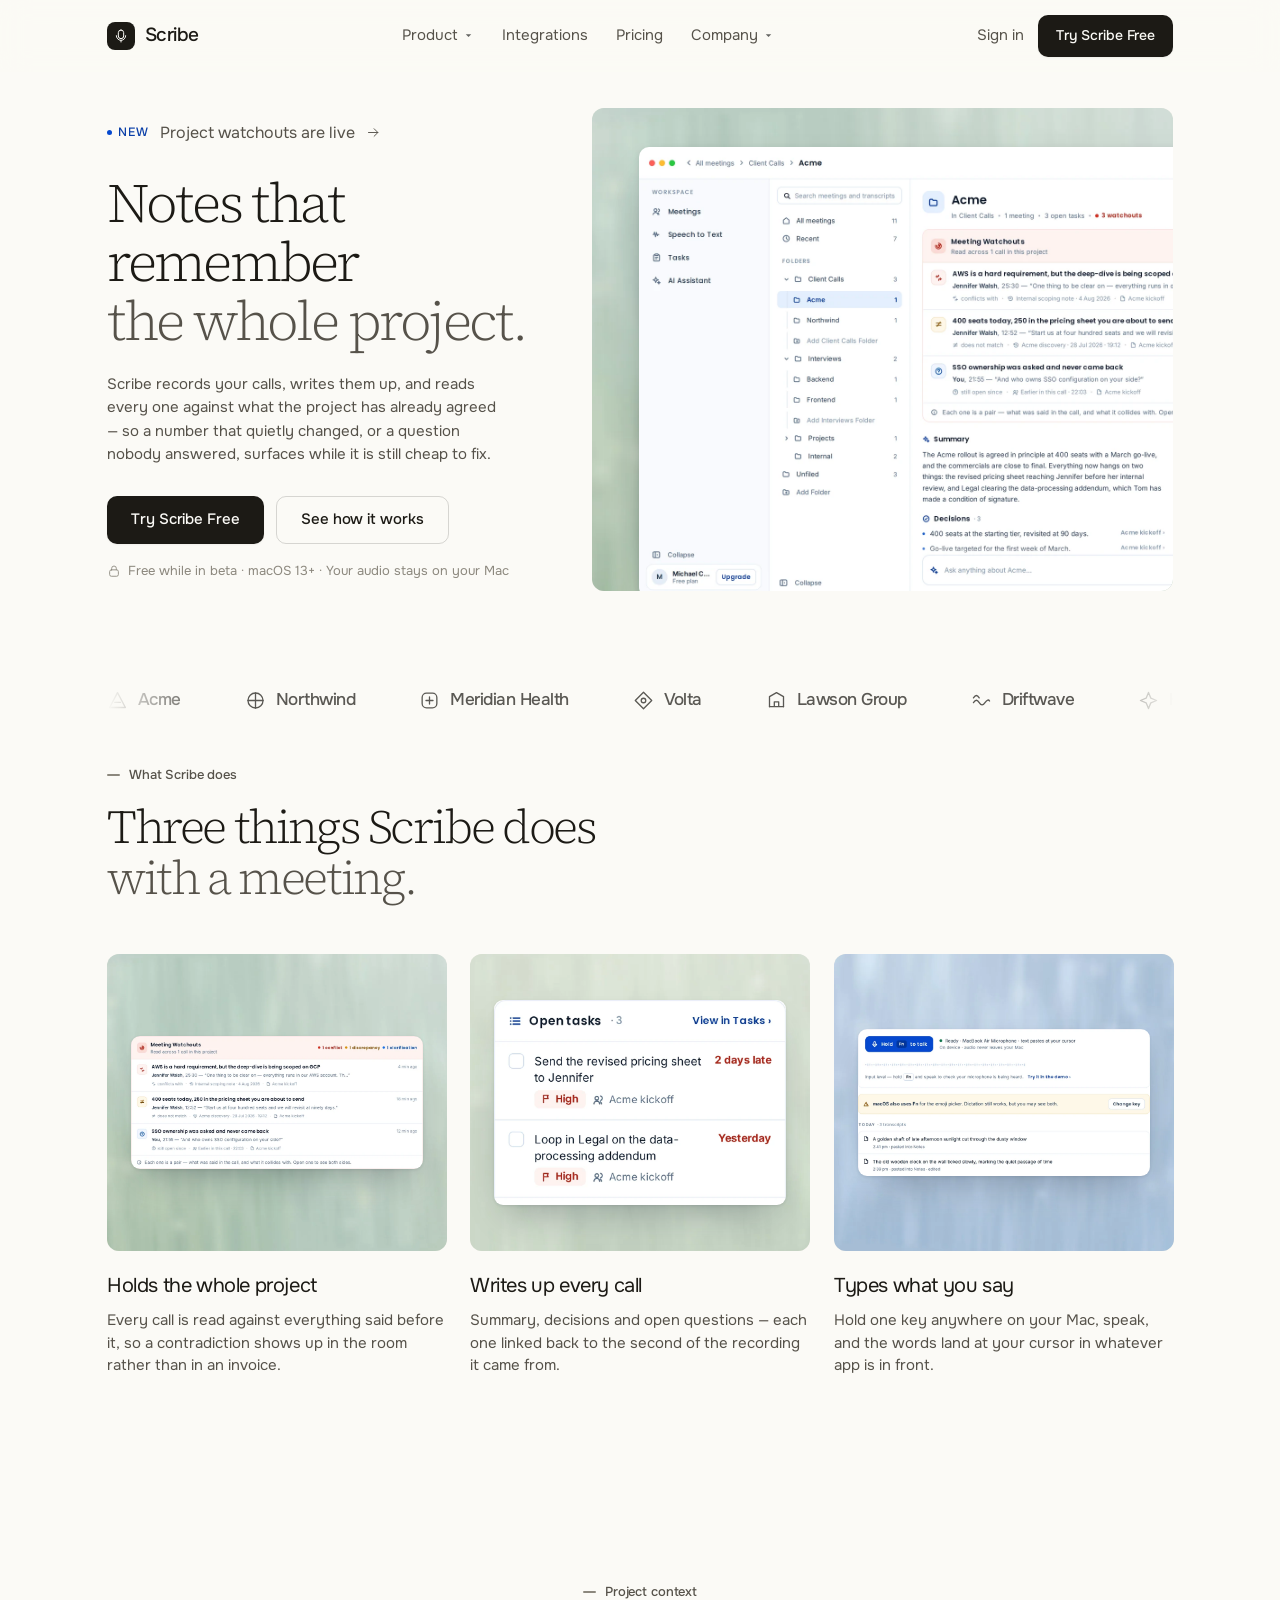
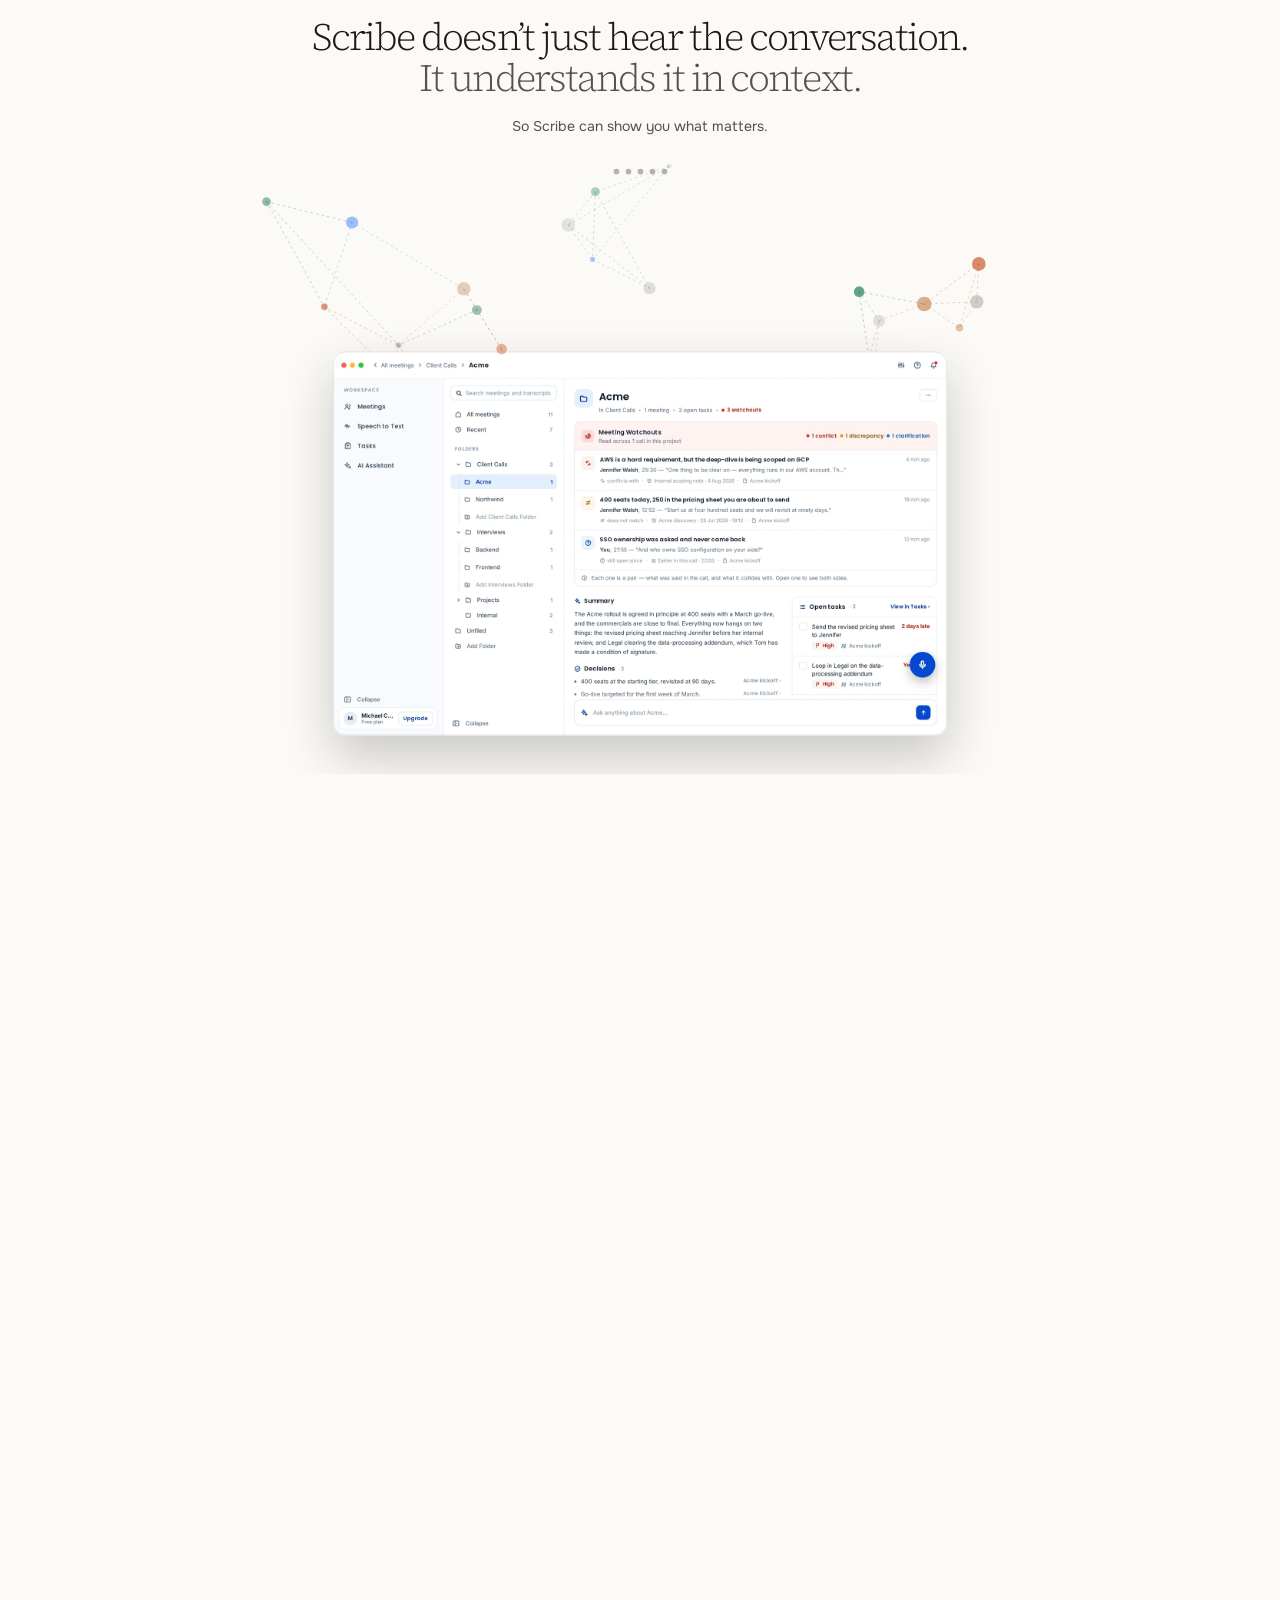
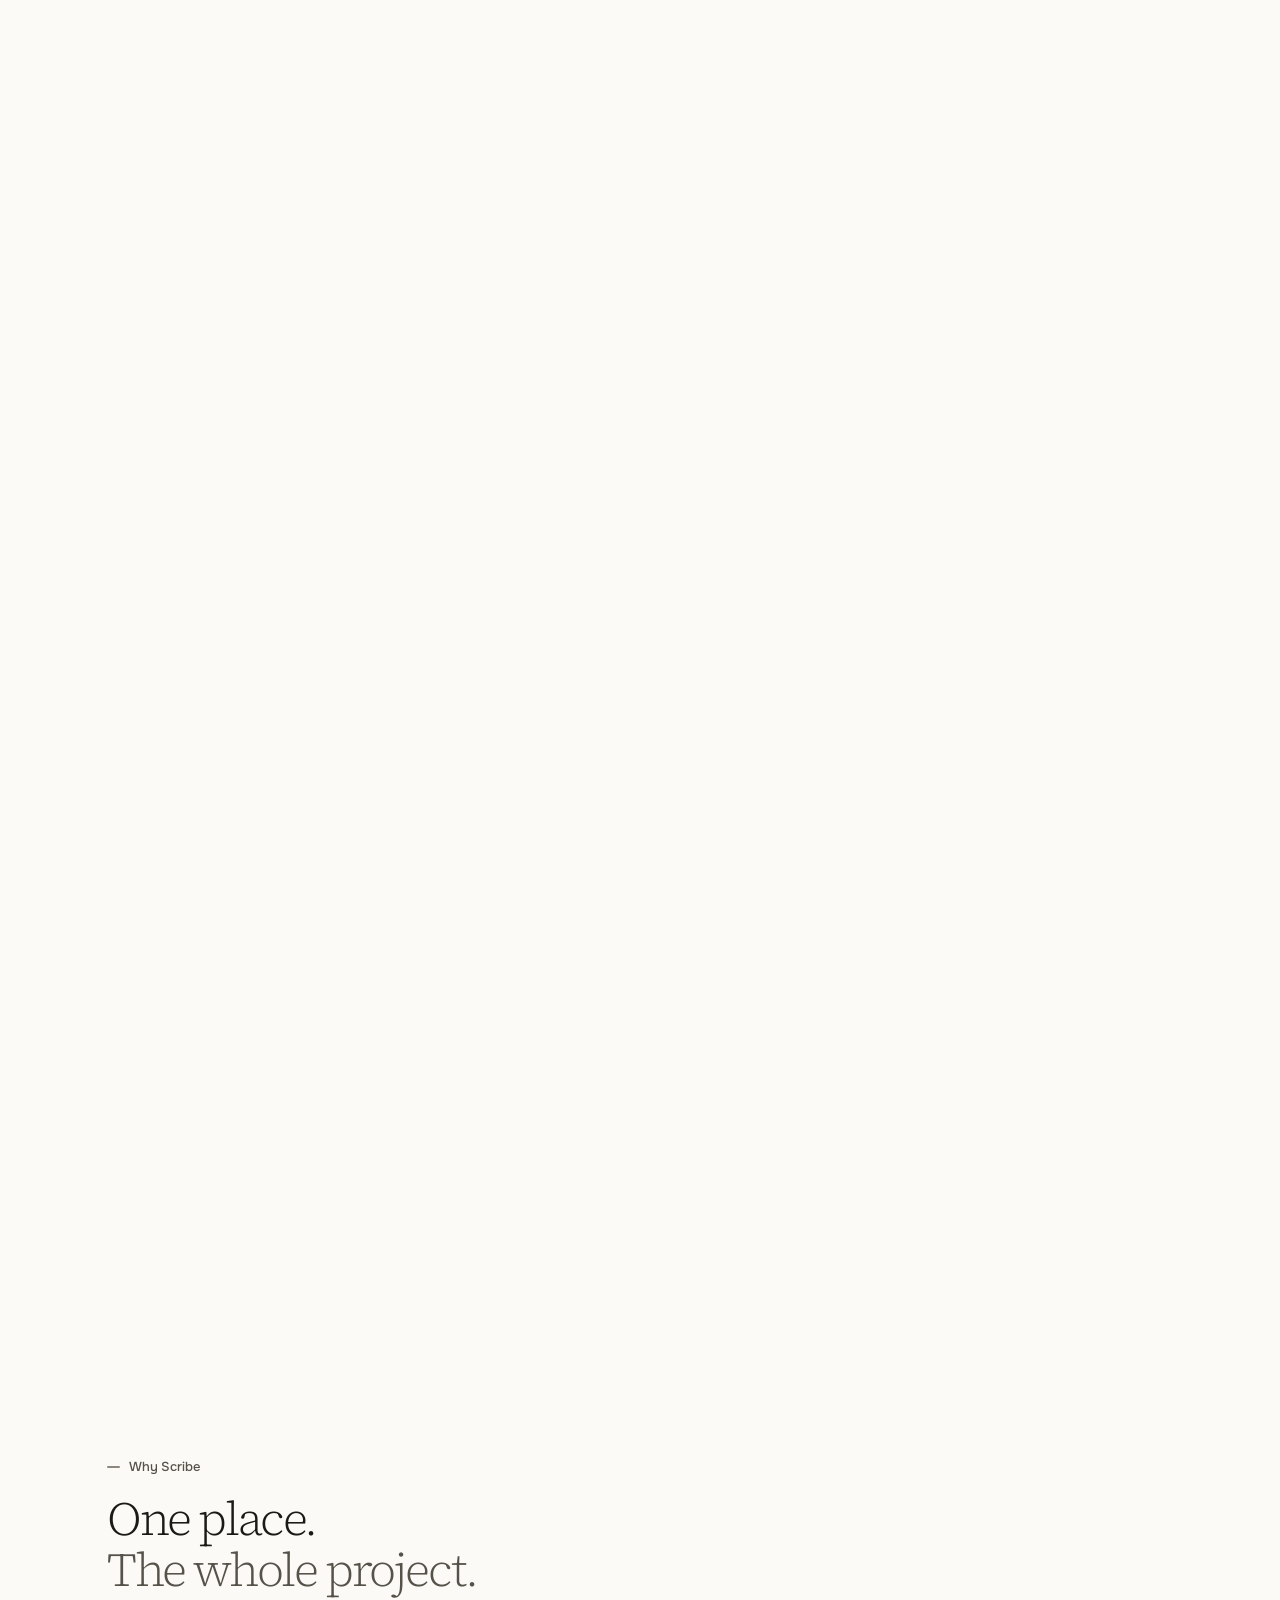
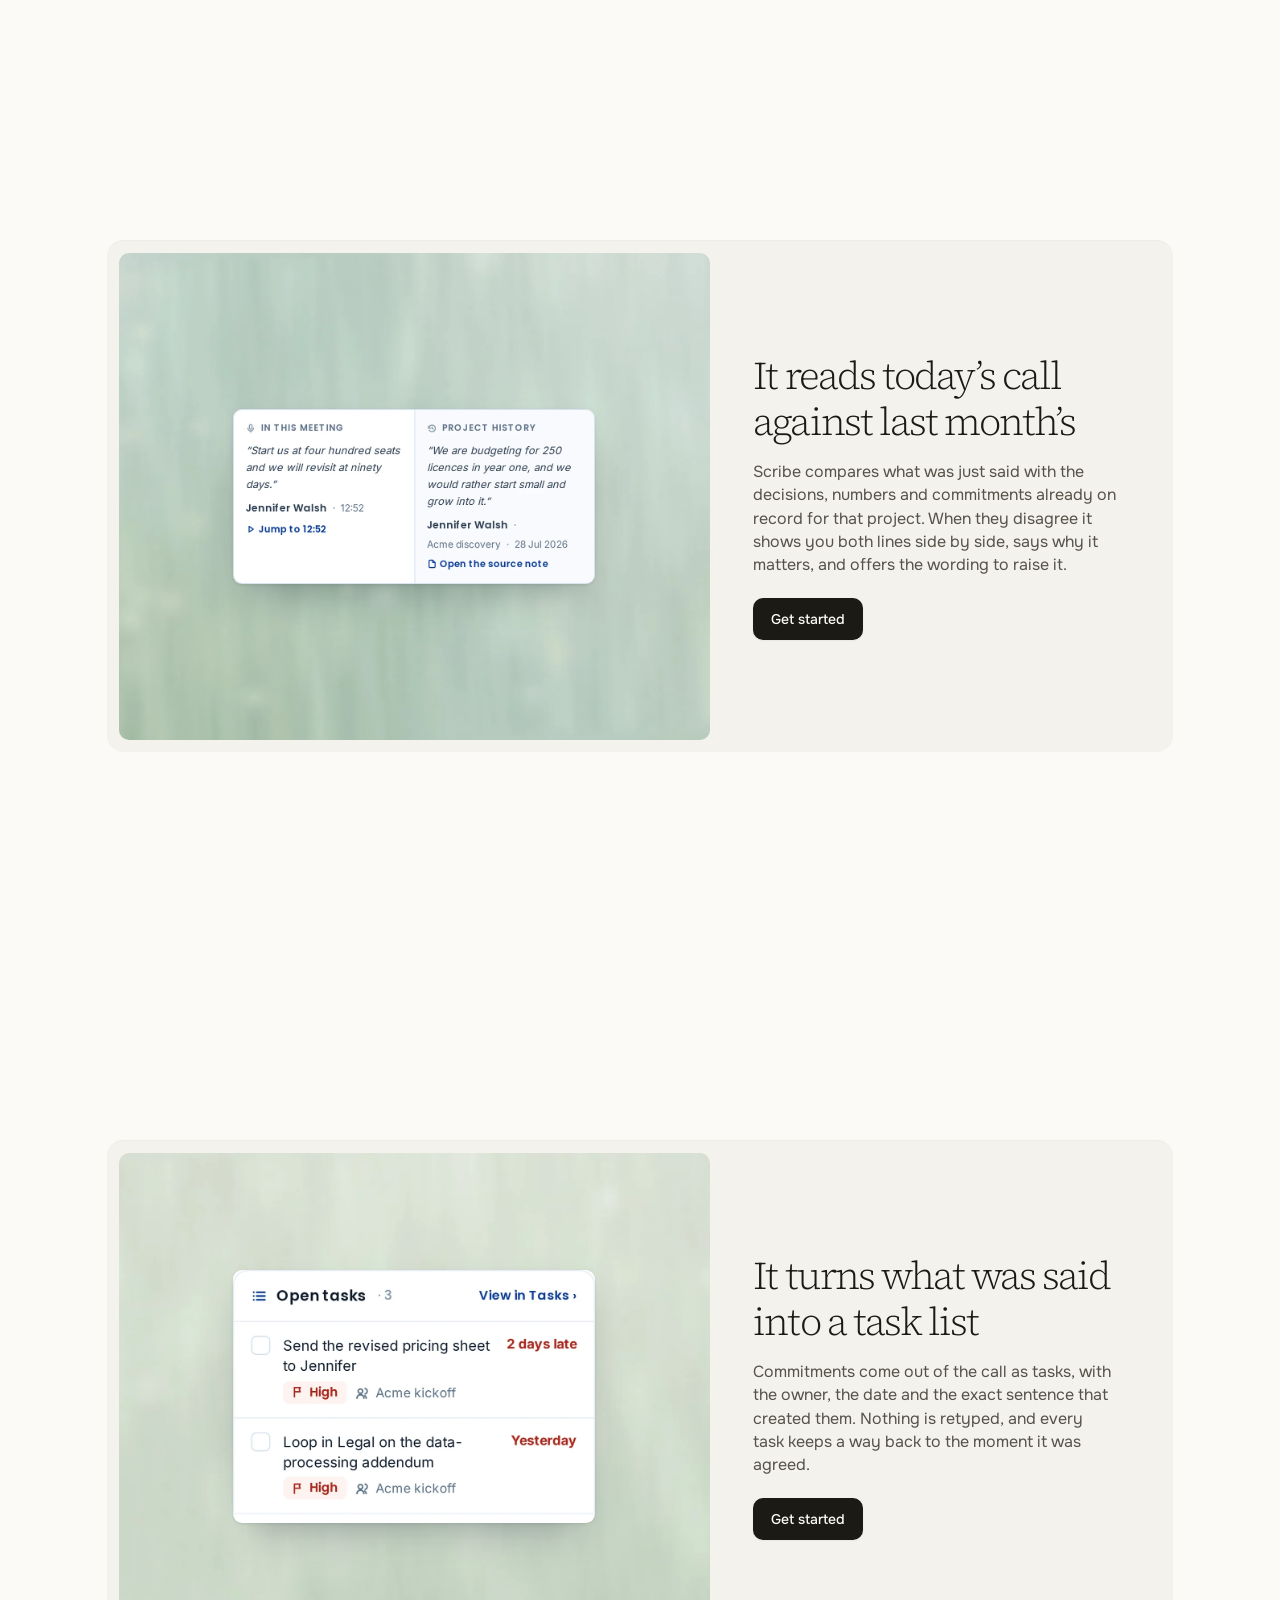
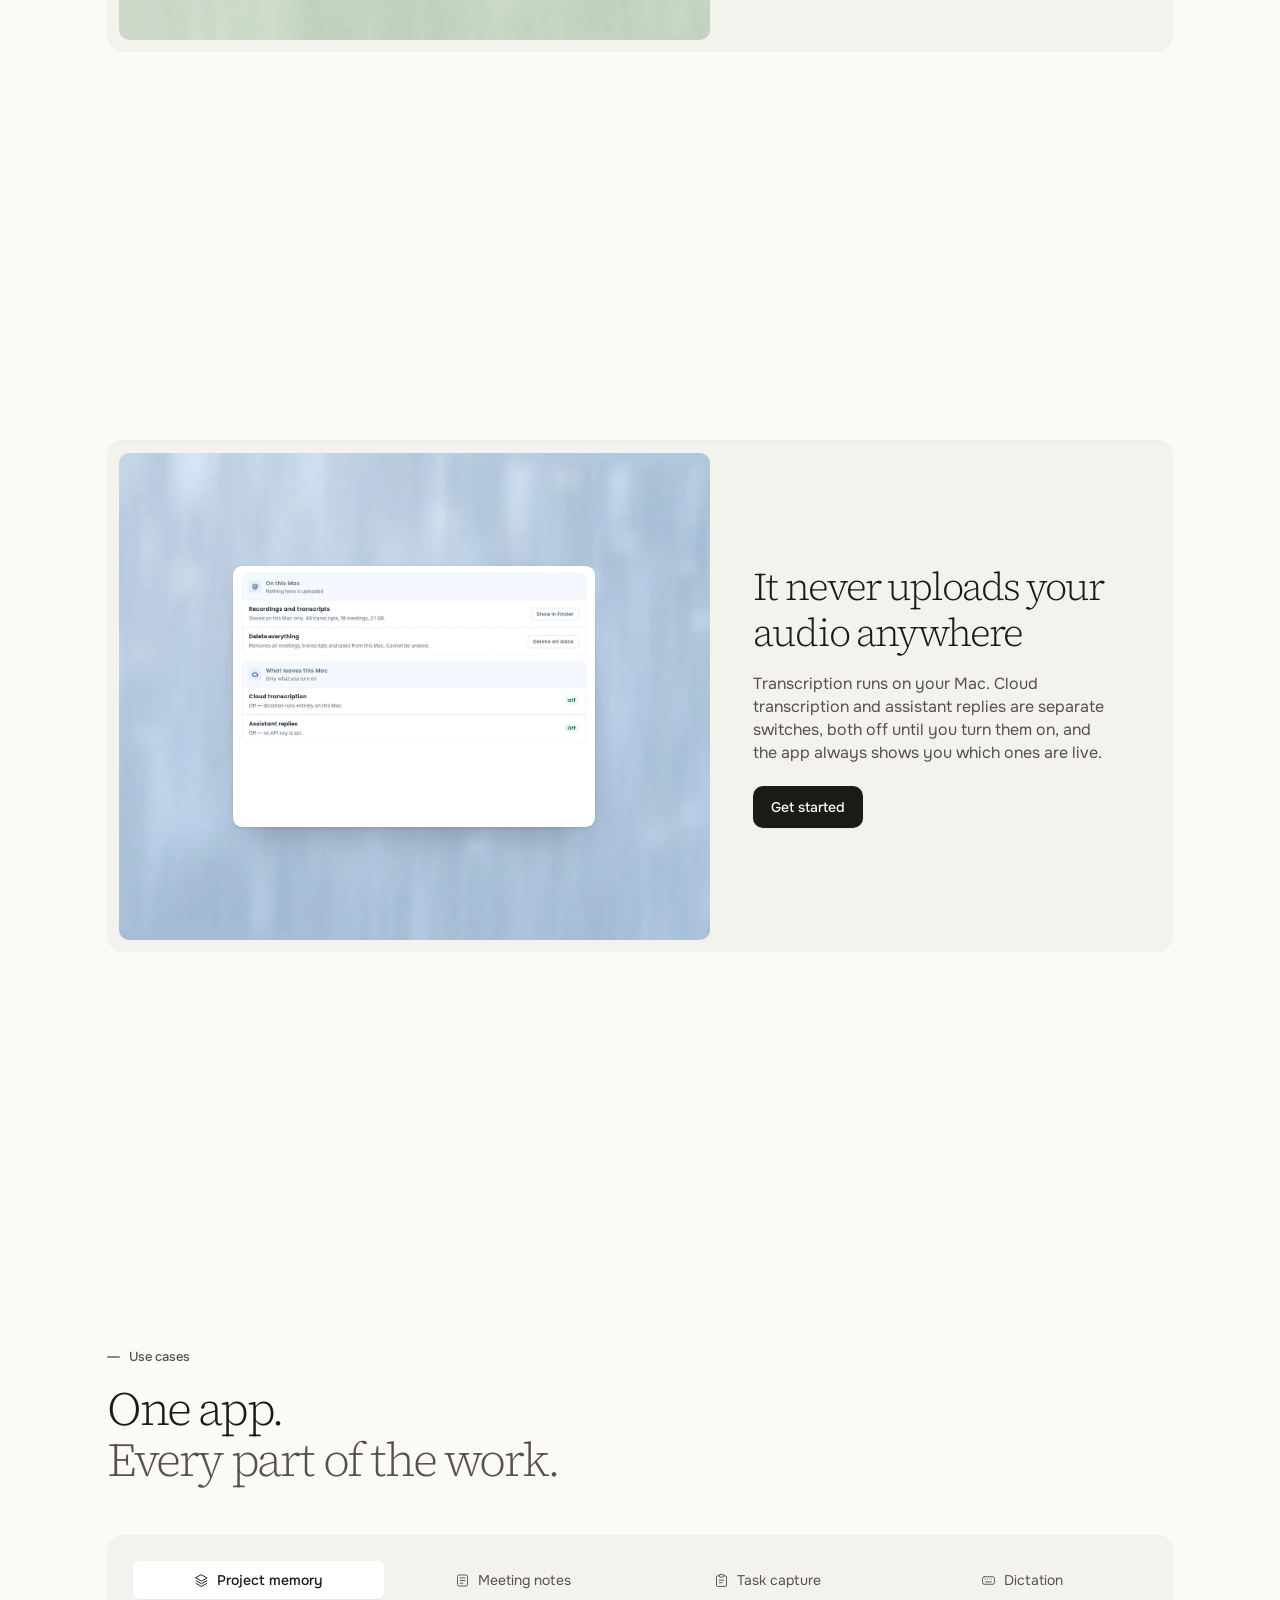
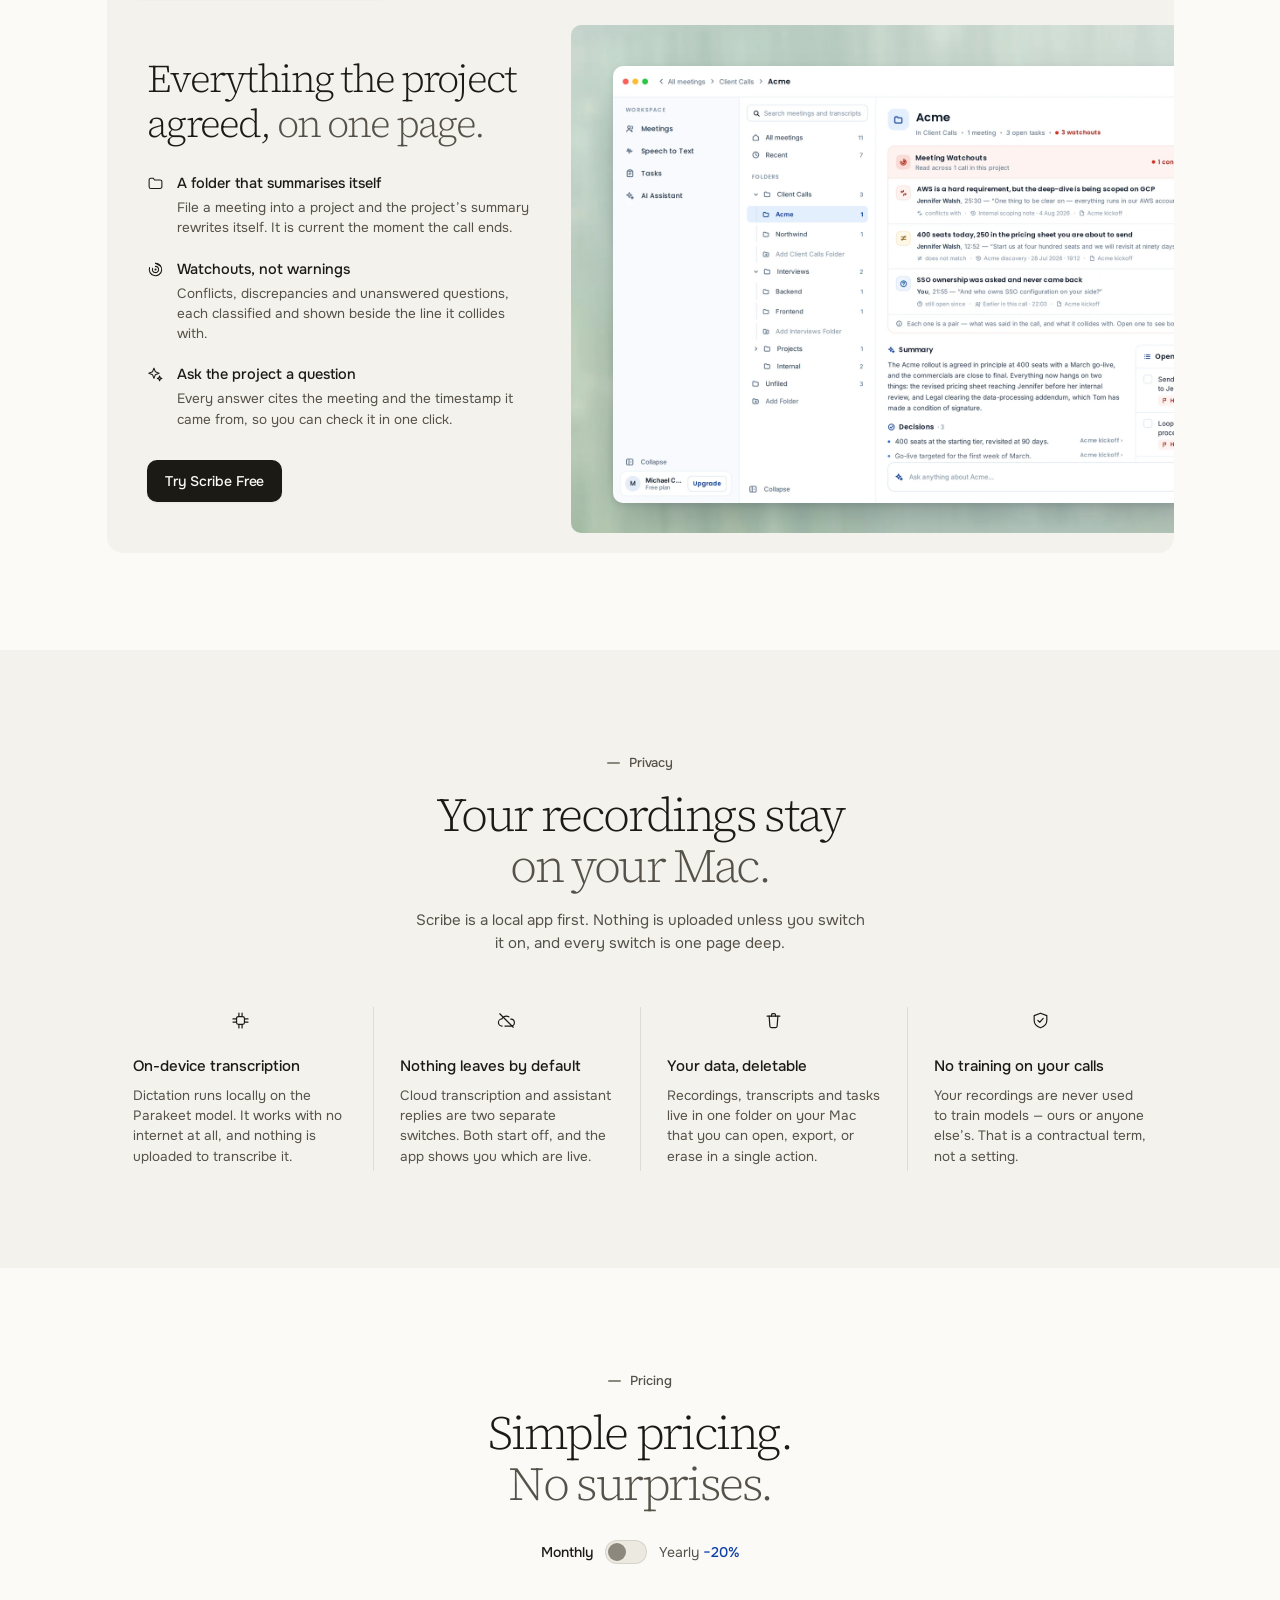
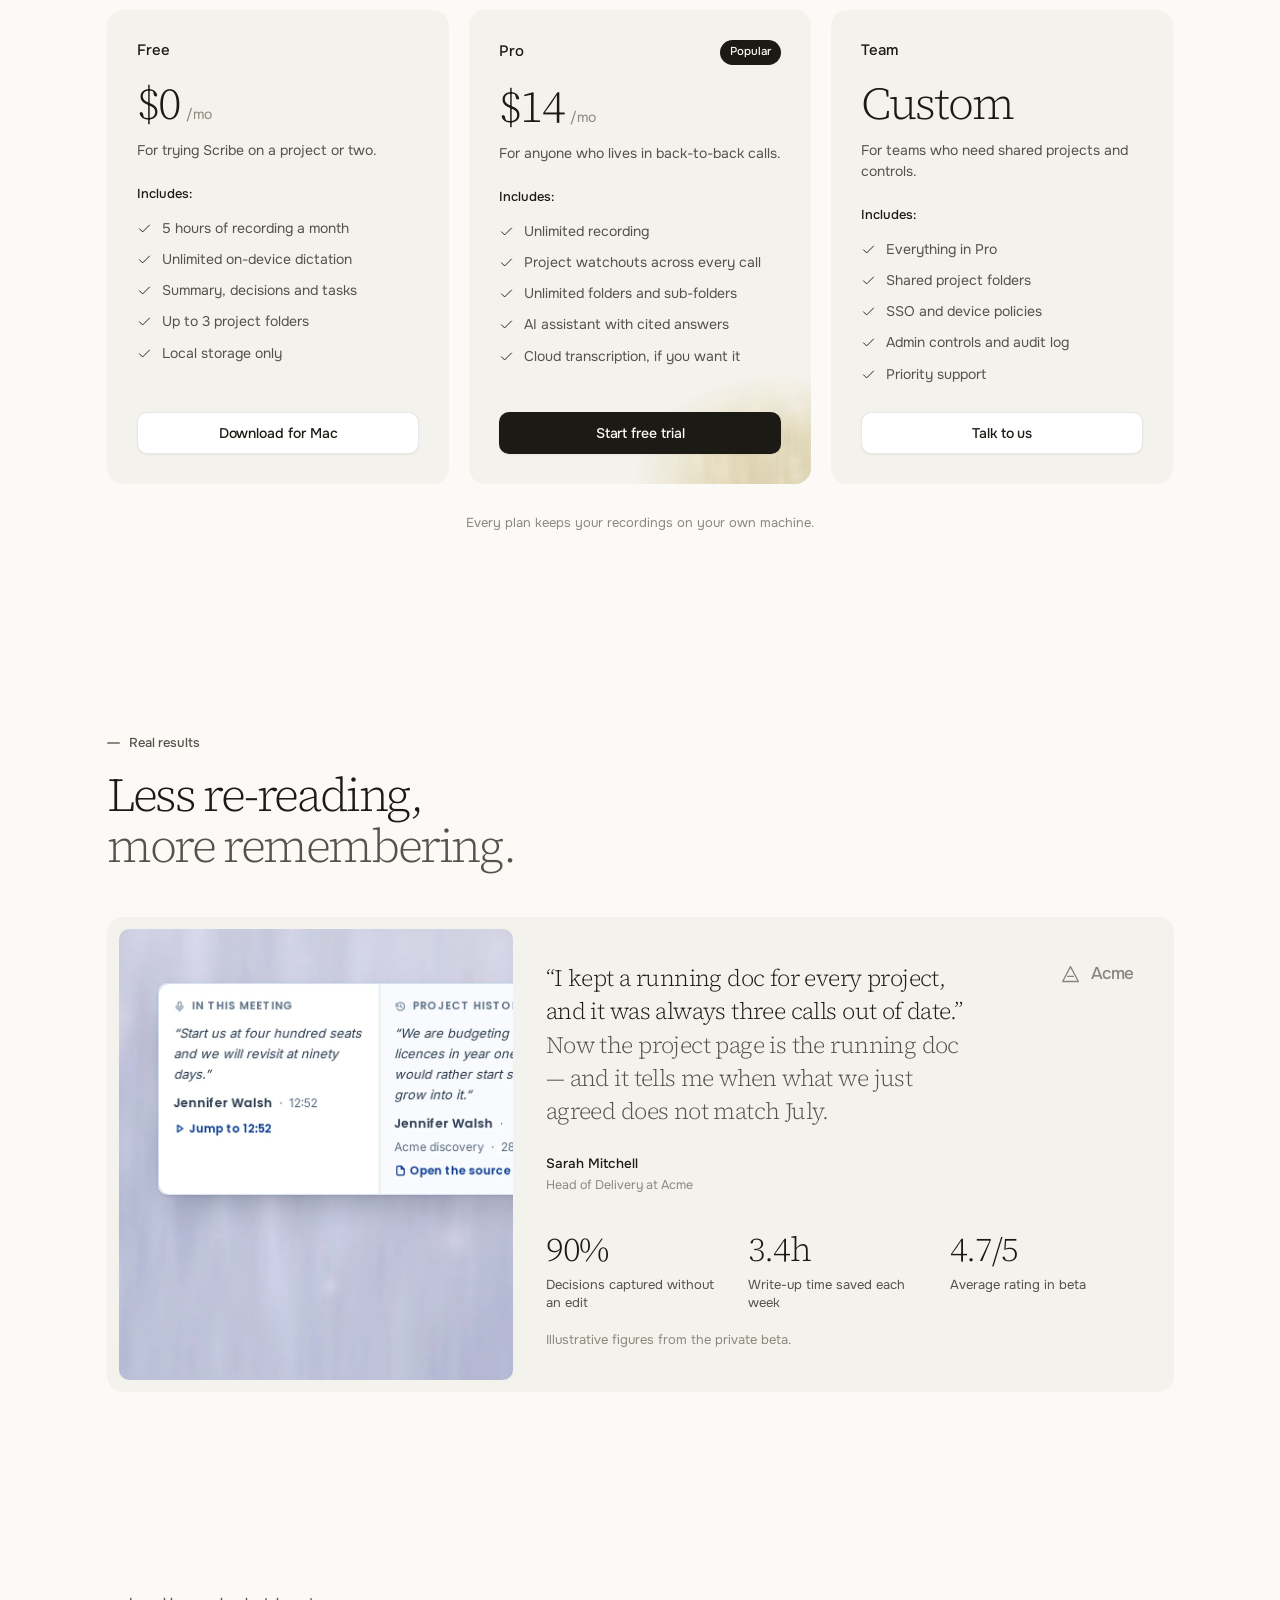
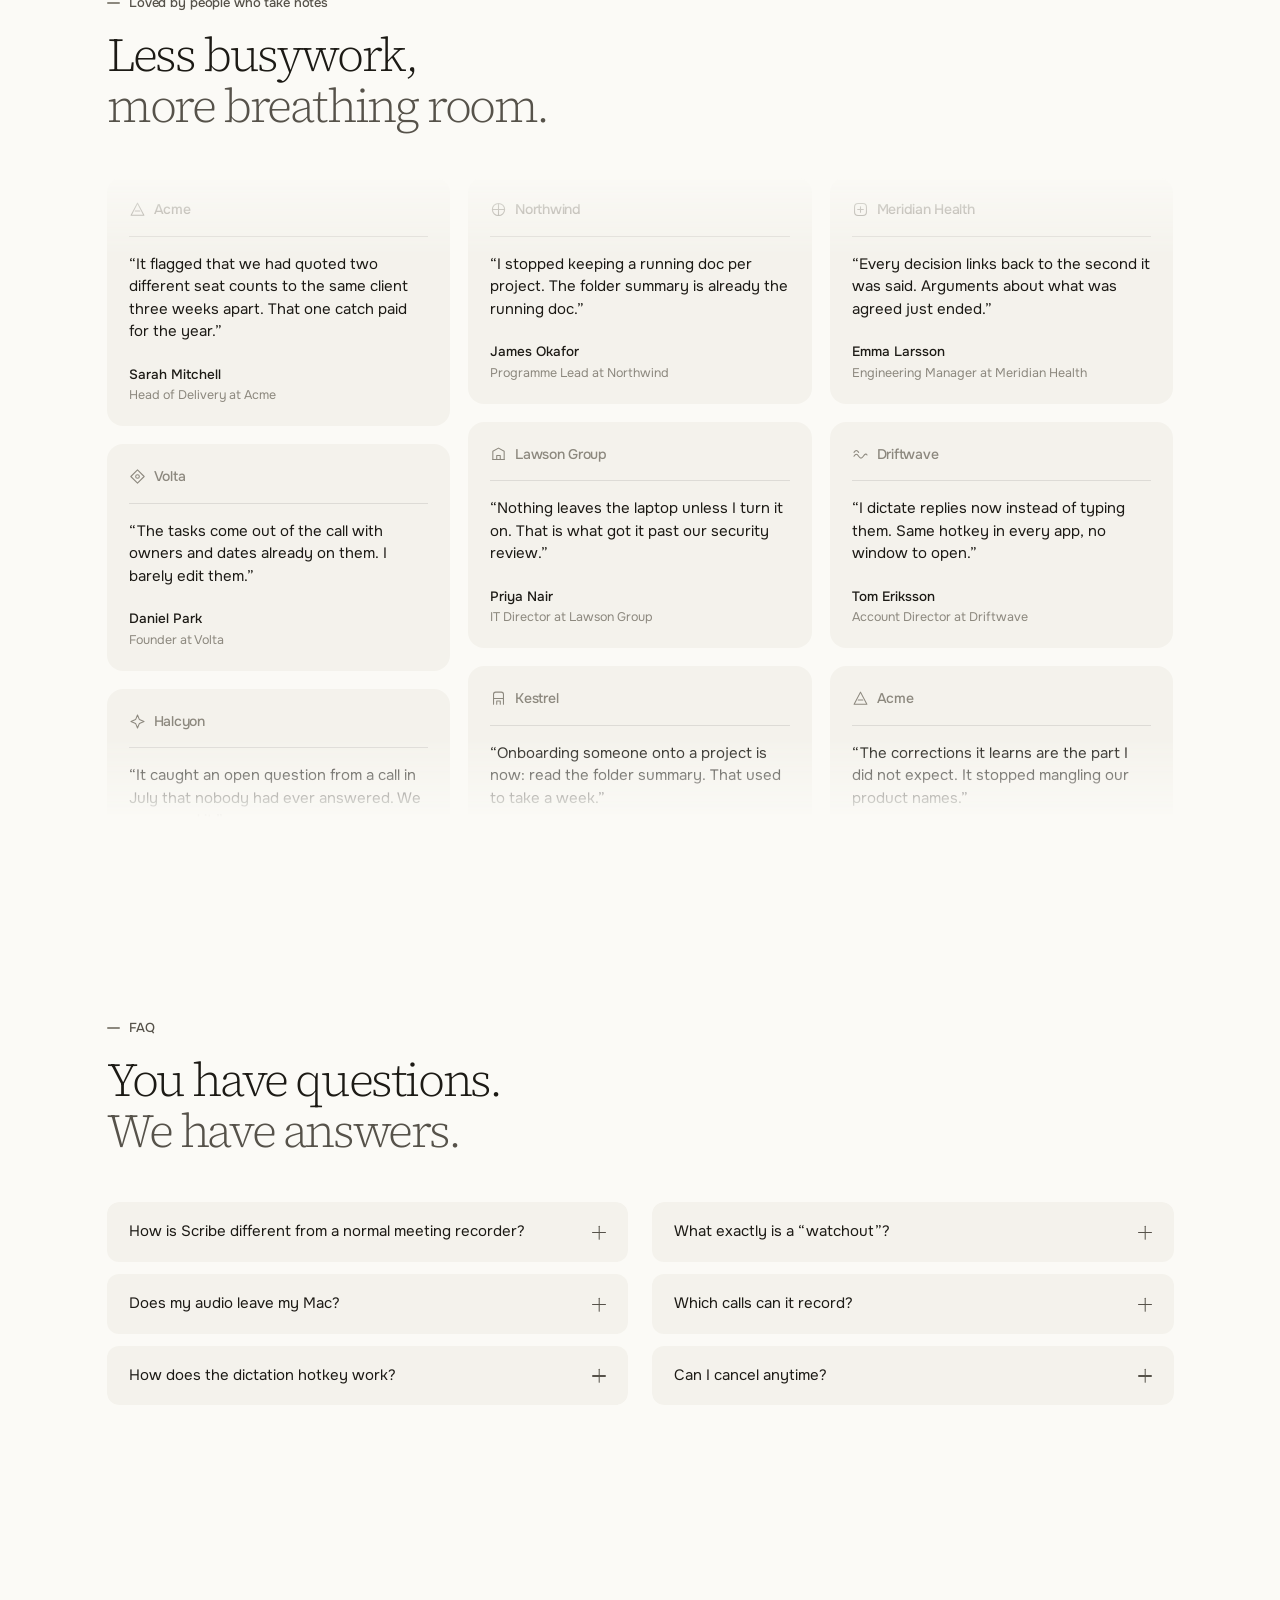
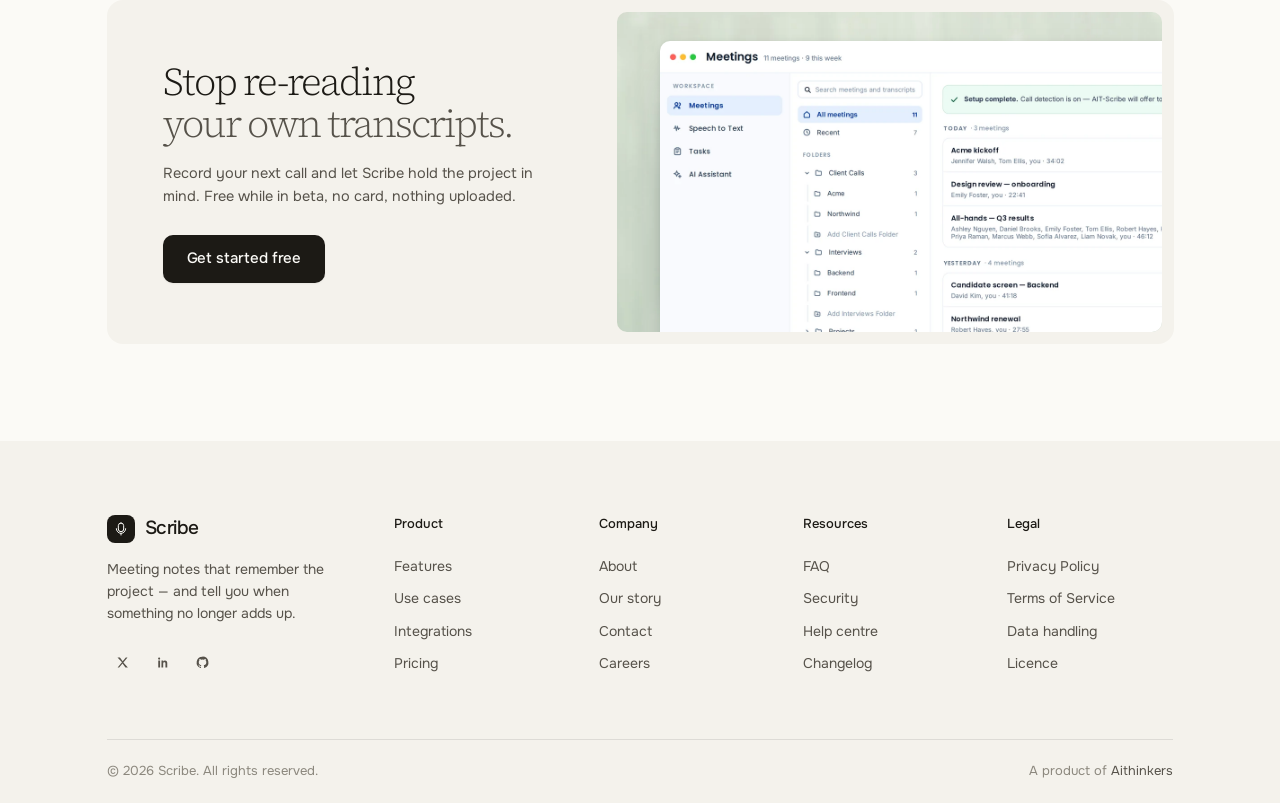
==== index.html @ 9e139bce "initial commit" ====
<!doctype html>
<html lang="en" class="no-js">
<head>
<meta charset="utf-8">
<meta name="viewport" content="width=device-width, initial-scale=1">
<title>Scribe — meeting notes that remember the project</title>
<meta name="description" content="Scribe records your meetings, writes them up, and reads every call against what the project already agreed — so contradictions, changed numbers and unanswered questions surface early.">
<meta name="theme-color" content="#FBFAF6">
<meta property="og:type" content="website">
<meta property="og:title" content="Scribe — meeting notes that remember the project">
<meta property="og:description" content="Scribe records your meetings, writes them up, and reads every call against what the project already agreed — so contradictions, changed numbers and unanswered questions surface early.">
<link rel="icon" href="assets/img/favicon.svg" type="image/svg+xml">

<!-- Sentient is the display face used by the design. It is loaded from
     Fontshare; if it cannot be reached, the self-hosted Source Serif 4 in
     base.css takes over with matched metrics, so nothing reflows. -->
<link rel="preconnect" href="https://api.fontshare.com" crossorigin>
<link rel="stylesheet" href="https://api.fontshare.com/v2/css?f%5B%5D=sentient@300,400,500&amp;display=swap">

<link rel="preload" href="assets/fonts/onest-400.woff2" as="font" type="font/woff2" crossorigin>
<link rel="preload" href="assets/fonts/source-serif-300.woff2" as="font" type="font/woff2" crossorigin>

<link rel="stylesheet" href="assets/css/base.css">
<link rel="stylesheet" href="assets/css/components.css">
<link rel="stylesheet" href="assets/css/sections.css">
<link rel="stylesheet" href="assets/css/responsive.css">
<script>document.documentElement.classList.remove('no-js');</script>
</head>
<body>
<svg class="sr-only" aria-hidden="true" focusable="false" xmlns="http://www.w3.org/2000/svg"><defs>
<symbol id="i-logo" viewBox="0 0 24 24"><path d="M12 3a4 4 0 0 0-4 4v5a4 4 0 0 0 8 0V7a4 4 0 0 0-4-4Z"/><path d="M5 11.5A7 7 0 0 0 19 11.5"/><path d="M12 18.5V21"/></symbol>
<symbol id="i-arrow-right" viewBox="0 0 24 24"><path d="M4 12h15"/><path d="m13 6 6 6-6 6"/></symbol>
<symbol id="i-arrow-up-right" viewBox="0 0 24 24"><path d="M7 17 17 7"/><path d="M8 7h9v9"/></symbol>
<symbol id="i-chevron-down" viewBox="0 0 24 24"><path d="m6 9 6 6 6-6"/></symbol>
<symbol id="i-check" viewBox="0 0 24 24"><path d="m4 12.5 5 5L20 6.5"/></symbol>
<symbol id="i-check-circle" viewBox="0 0 24 24"><circle cx="12" cy="12" r="9"/><path d="m8 12 2.6 2.6L16 9"/></symbol>
<symbol id="i-check-square" viewBox="0 0 24 24"><rect x="3.5" y="3.5" width="17" height="17" rx="4"/><path d="m8 12 2.6 2.6L16 9.2"/></symbol>
<symbol id="i-search" viewBox="0 0 24 24"><circle cx="10.5" cy="10.5" r="6.5"/><path d="m15.4 15.4 4.6 4.6"/></symbol>
<symbol id="i-mic" viewBox="0 0 24 24"><rect x="9" y="2.5" width="6" height="11" rx="3"/><path d="M5 11a7 7 0 0 0 14 0"/><path d="M12 18v3.5"/></symbol>
<symbol id="i-folder" viewBox="0 0 24 24"><path d="M3 7a2.5 2.5 0 0 1 2.5-2.5h3.2l2 2.5h7.8A2.5 2.5 0 0 1 21 9.5v7A2.5 2.5 0 0 1 18.5 19h-13A2.5 2.5 0 0 1 3 16.5Z"/></symbol>
<symbol id="i-layers" viewBox="0 0 24 24"><path d="m12 3 9 5-9 5-9-5Z"/><path d="m3.5 12.5 8.5 4.7 8.5-4.7"/><path d="m3.5 16.8 8.5 4.7 8.5-4.7"/></symbol>
<symbol id="i-target" viewBox="0 0 24 24"><path d="M12 3.2 19 7.1"/><path d="M12 3.2a8.8 8.8 0 1 1-8.4 6.1"/><path d="M12 7.6a4.4 4.4 0 1 1-4.1 2.8"/><circle cx="12" cy="12" r="1.5" fill="currentColor" stroke="none"/></symbol>
<symbol id="i-scale" viewBox="0 0 24 24"><path d="M3 8h6"/><path d="M6.5 5 9.5 8l-3 3"/><path d="M21 16h-6"/><path d="M17.5 13 14.5 16l3 3"/><path d="M12 3v4"/><path d="M12 17v4"/></symbol>
<symbol id="i-clipboard" viewBox="0 0 24 24"><rect x="8" y="2.5" width="8" height="4" rx="1.8"/><path d="M8 4.5H6A2 2 0 0 0 4 6.5v13a2 2 0 0 0 2 2h12a2 2 0 0 0 2-2v-13a2 2 0 0 0-2-2h-2"/><path d="M8.5 11.5h7M8.5 15.5h4.5"/></symbol>
<symbol id="i-shield" viewBox="0 0 24 24"><path d="m12 2.8 8 3v6c0 4.8-3.4 8.1-8 9.4-4.6-1.3-8-4.6-8-9.4v-6Z"/><path d="m8.6 11.8 2.4 2.4 4.4-4.8"/></symbol>
<symbol id="i-lock" viewBox="0 0 24 24"><rect x="4.5" y="10" width="15" height="11" rx="3"/><path d="M8 10V7.5a4 4 0 0 1 8 0V10"/></symbol>
<symbol id="i-cloud-off" viewBox="0 0 24 24"><path d="M6.5 19a4.5 4.5 0 0 1-.4-9A6.3 6.3 0 0 1 15 7.4"/><path d="M17.3 10.2A3.8 3.8 0 0 1 17.8 19H10"/><path d="M3.5 3.5 20.5 20.5"/></symbol>
<symbol id="i-trash" viewBox="0 0 24 24"><path d="M4 6.5h16"/><path d="M9.5 6.5V5a1.6 1.6 0 0 1 1.6-1.6h1.8A1.6 1.6 0 0 1 14.5 5v1.5"/><path d="m6.5 6.5.9 12.6A1.9 1.9 0 0 0 9.3 21h5.4a1.9 1.9 0 0 0 1.9-1.9l.9-12.6"/></symbol>
<symbol id="i-zap" viewBox="0 0 24 24"><path d="M13.4 2.5 4.5 13.6h6.2L10 21.5l9-11.1h-6.3Z"/></symbol>
<symbol id="i-sparkle" viewBox="0 0 24 24"><path d="m9.8 3 2 5.2 5.2 2-5.2 2-2 5.2-2-5.2-5.2-2 5.2-2Z"/><path d="m17.8 14.2.9 2.4 2.4.9-2.4.9-.9 2.4-.9-2.4-2.4-.9 2.4-.9Z"/></symbol>
<symbol id="i-users" viewBox="0 0 24 24"><circle cx="9.5" cy="8" r="3.6"/><path d="M3 20a6.5 6.5 0 0 1 13 0"/><path d="M16.5 4.9a3.6 3.6 0 0 1 0 6.9"/><path d="M18.3 19.9a5.2 5.2 0 0 0-2.1-4.1"/></symbol>
<symbol id="i-calendar" viewBox="0 0 24 24"><rect x="3.5" y="5" width="17" height="15.5" rx="3"/><path d="M3.5 9.8h17M8.5 2.8v4M15.5 2.8v4"/></symbol>
<symbol id="i-clock" viewBox="0 0 24 24"><circle cx="12" cy="12" r="8.8"/><path d="M12 6.8V12l3.5 2.3"/></symbol>
<symbol id="i-bar-chart" viewBox="0 0 24 24"><path d="M4 20v-6M12 20V5M20 20v-9"/></symbol>
<symbol id="i-keyboard" viewBox="0 0 24 24"><rect x="2.5" y="6" width="19" height="12" rx="2.6"/><path d="M6.5 9.8h.01M10 9.8h.01M13.5 9.8h.01M17 9.8h.01M7.5 14.2h9"/></symbol>
<symbol id="i-x" viewBox="0 0 24 24"><path d="M6 6 18 18M18 6 6 18"/></symbol>
<symbol id="i-plus" viewBox="0 0 24 24"><path d="M12 5v14M5 12h14"/></symbol>
<symbol id="i-play" viewBox="0 0 24 24"><path d="M8 5.2 18.5 12 8 18.8Z"/></symbol>
<symbol id="i-alert" viewBox="0 0 24 24"><circle cx="12" cy="12" r="8.8"/><path d="M12 7.4v5.2"/><circle cx="12" cy="16.4" r=".9" fill="currentColor" stroke="none"/></symbol>
<symbol id="i-link" viewBox="0 0 24 24"><path d="M10 14a3.8 3.8 0 0 0 5.7.4l3-3a4 4 0 0 0-5.7-5.7l-1.6 1.6"/><path d="M14 10a3.8 3.8 0 0 0-5.7-.4l-3 3a4 4 0 0 0 5.7 5.7l1.6-1.6"/></symbol>
<symbol id="i-book" viewBox="0 0 24 24"><path d="M4 5.2A2 2 0 0 1 6 3.2h12a2 2 0 0 1 2 2v13.6a2 2 0 0 1-2 2H6a2 2 0 0 1-2-2Z"/><path d="M8 7.8h8M8 12h8M8 16.2h4.6"/></symbol>
<symbol id="i-download" viewBox="0 0 24 24"><path d="M12 3.5v11"/><path d="m7.6 10.4 4.4 4.4 4.4-4.4"/><path d="M4 20h16"/></symbol>
<symbol id="i-monitor" viewBox="0 0 24 24"><rect x="2.8" y="4" width="18.4" height="13" rx="2.6"/><path d="M8.5 21h7M12 17v4"/></symbol>
<symbol id="i-video" viewBox="0 0 24 24"><rect x="2.8" y="6" width="12.5" height="12" rx="2.8"/><path d="m15.3 11.2 5.9-3.4v8.4l-5.9-3.4Z"/></symbol>
<symbol id="i-chat" viewBox="0 0 24 24"><path d="M20.5 12.4a7.9 7.9 0 0 1-8.5 7.9 9 9 0 0 1-2.6-.4L4 21.5l1.6-4.6a7.6 7.6 0 0 1-1.1-4 7.9 7.9 0 0 1 8.4-7.4 8 8 0 0 1 7.6 6.9Z"/></symbol>
<symbol id="i-doc" viewBox="0 0 24 24"><path d="M14 3H7a2.4 2.4 0 0 0-2.4 2.4v13.2A2.4 2.4 0 0 0 7 21h10a2.4 2.4 0 0 0 2.4-2.4V8.4Z"/><path d="M14 3v5.4h5.4"/><path d="M8.4 13h7M8.4 16.6h4.6"/></symbol>
<symbol id="i-mail" viewBox="0 0 24 24"><rect x="3" y="5" width="18" height="14" rx="2.8"/><path d="m3.8 7.2 7.1 5a2 2 0 0 0 2.2 0l7.1-5"/></symbol>
<symbol id="i-cpu" viewBox="0 0 24 24"><rect x="7" y="7" width="10" height="10" rx="2.4"/><path d="M10 2.5v4M14 2.5v4M10 17.5v4M14 17.5v4M2.5 10h4M2.5 14h4M17.5 10h4M17.5 14h4"/></symbol>
<symbol id="i-eye" viewBox="0 0 24 24"><path d="M2 12s3.8-6.6 10-6.6S22 12 22 12s-3.8 6.6-10 6.6S2 12 2 12Z"/><circle cx="12" cy="12" r="3"/></symbol>
<symbol id="i-globe" viewBox="0 0 24 24"><circle cx="12" cy="12" r="8.8"/><path d="M3.4 12h17.2"/><path d="M12 3.2a13.5 13.5 0 0 1 0 17.6 13.5 13.5 0 0 1 0-17.6Z"/></symbol>
<symbol id="i-x-social" viewBox="0 0 24 24"><path d="M4 4h3.9l4.4 6 5-6H20l-6.6 7.9L20.6 20h-3.9l-4.7-6.4L6.6 20H4.2l7-8.4Z" fill="currentColor" stroke="none"/></symbol>
<symbol id="i-linkedin" viewBox="0 0 24 24"><path d="M5.2 8.6h2.9V20H5.2Zm1.4-4.6a1.7 1.7 0 1 1 0 3.4 1.7 1.7 0 0 1 0-3.4ZM10.4 8.6h2.8v1.6a3.1 3.1 0 0 1 2.8-1.5c2.5 0 3.6 1.6 3.6 4.1V20h-2.9v-6c0-1.5-.5-2.3-1.7-2.3s-1.9.8-1.9 2.3v6h-2.8Z" fill="currentColor" stroke="none"/></symbol>
<symbol id="i-github" viewBox="0 0 24 24"><path d="M12 2.6a9.4 9.4 0 0 0-3 18.3c.5.1.6-.2.6-.5v-1.7c-2.6.6-3.2-1.2-3.2-1.2-.4-1.1-1-1.4-1-1.4-.9-.6 0-.6 0-.6a2 2 0 0 1 1.5 1 2.1 2.1 0 0 0 2.8.8 2 2 0 0 1 .6-1.3c-2.1-.2-4.3-1-4.3-4.6a3.6 3.6 0 0 1 1-2.5 3.4 3.4 0 0 1 .1-2.5s.8-.2 2.6 1a9 9 0 0 1 4.7 0c1.8-1.2 2.6-1 2.6-1a3.4 3.4 0 0 1 .1 2.5 3.6 3.6 0 0 1 1 2.5c0 3.6-2.2 4.4-4.3 4.6a2.3 2.3 0 0 1 .7 1.8v2.6c0 .3.1.6.6.5A9.4 9.4 0 0 0 12 2.6Z" fill="currentColor" stroke="none"/></symbol>
<symbol id="i-instagram" viewBox="0 0 24 24"><rect x="3.4" y="3.4" width="17.2" height="17.2" rx="5"/><circle cx="12" cy="12" r="4"/><circle cx="17" cy="7" r="1.1" fill="currentColor" stroke="none"/></symbol>
<symbol id="mark-1" viewBox="0 0 24 24"><path d="M12 3 21 20H3Z"/><path d="M8.8 14.2h6.4"/></symbol>
<symbol id="mark-2" viewBox="0 0 24 24"><circle cx="12" cy="12" r="8.6"/><path d="M12 3.4v17.2M3.4 12h17.2"/></symbol>
<symbol id="mark-3" viewBox="0 0 24 24"><rect x="3.6" y="3.6" width="16.8" height="16.8" rx="5"/><path d="M12 8v8M8 12h8"/></symbol>
<symbol id="mark-4" viewBox="0 0 24 24"><path d="m12 2.6 9.4 9.4-9.4 9.4L2.6 12Z"/><circle cx="12" cy="12" r="2.6"/></symbol>
<symbol id="mark-5" viewBox="0 0 24 24"><path d="M4 19V7.5L12 3l8 4.5V19"/><path d="M4 19h16M9.5 19v-5.5h5V19"/></symbol>
<symbol id="mark-6" viewBox="0 0 24 24"><path d="M2.8 14.4c2.4-3.6 4.3-3.6 6.6 0s4.2 3.6 6.6 0 4.2-3.6 5.2-1.8"/><path d="M2.8 9c2.4-3.6 4.3-3.6 6.6 0"/></symbol>
<symbol id="mark-7" viewBox="0 0 24 24"><path d="m12 2.8 2.7 6.5 6.5 2.7-6.5 2.7-2.7 6.5-2.7-6.5L2.8 12l6.5-2.7Z"/></symbol>
<symbol id="mark-8" viewBox="0 0 24 24"><path d="M5 20V6a3 3 0 0 1 3-3h8a3 3 0 0 1 3 3v14"/><path d="M5 12h14M9.5 20v-4.5h5V20"/></symbol>
</defs></svg>

<a class="skip-link" href="#main">Skip to content</a>

<header class="nav">
  <div class="wrap nav__inner">
    <a class="brand" href="index.html" aria-label="Scribe — home">
      <span class="brand__mark"><svg class="icon" aria-hidden="true"><use href="#i-logo"></use></svg></span>
      Scribe
    </a>

    <nav class="nav__links" aria-label="Primary">
      <div class="nav__item">
        <a class="nav__link" href="features.html">
          Product <svg class="chev" aria-hidden="true"><use href="#i-chevron-down"></use></svg>
        </a>
        <div class="nav__menu">
          <a href="features.html">Features<span>Project memory, notes, dictation</span></a>
          <a href="index.html#use-cases">Use cases<span>How teams run it day to day</span></a>
          <a href="index.html#security">Security<span>What stays on your Mac</span></a>
        </div>
      </div>
      <a class="nav__link" href="integrations.html">Integrations</a>
      <a class="nav__link" href="pricing.html">Pricing</a>
      <div class="nav__item">
        <a class="nav__link" href="about.html">
          Company <svg class="chev" aria-hidden="true"><use href="#i-chevron-down"></use></svg>
        </a>
        <div class="nav__menu">
          <a href="about.html">About<span>Why we built Scribe</span></a>
          <a href="contact.html">Contact<span>Talk to a person</span></a>
          <a href="privacy.html">Privacy Policy</a>
          <a href="terms.html">Terms of Service</a>
        </div>
      </div>
    </nav>

    <div class="nav__actions">
      <a class="nav__signin" href="contact.html">Sign in</a>
      <a class="btn btn--primary" href="pricing.html">Try Scribe Free</a>
      <button class="nav__toggle" type="button" aria-label="Menu" aria-expanded="false" aria-controls="mobile-menu">
        <span class="bar"></span><span class="bar"></span><span class="bar"></span>
      </button>
    </div>
  </div>
</header>

<div class="mobile-menu" id="mobile-menu">
  <a href="features.html">Features</a>
  <a href="index.html#use-cases">Use cases</a>
  <a href="integrations.html">Integrations</a>
  <a href="pricing.html">Pricing</a>
  <a href="about.html">About</a>
  <a href="contact.html">Contact</a>
  <a class="btn btn--primary btn--lg btn--block" href="pricing.html">Try Scribe Free</a>
</div>

<main id="main">

<section class="hero">
  <div class="wrap hero__grid">
    <div class="hero__copy">
      <a class="announce" href="features.html" data-reveal>
        <span class="tag">New</span>
        <span class="label">Project watchouts are live</span>
        <span class="arr"><svg class="icon" aria-hidden="true"><use href="#i-arrow-right"></use></svg></span>
      </a>
      <h1 class="h1" data-split data-split-step="46">Notes that remember<br><span class="soft">the whole project.</span></h1>
      <p class="lead" data-reveal data-reveal-delay="160">
        Scribe records your calls, writes them up, and reads every one against what the project has already agreed —
        so a number that quietly changed, or a question nobody answered, surfaces while it is still cheap to fix.
      </p>
      <div class="hero__cta" data-reveal data-reveal-delay="240">
        <a class="btn btn--primary btn--lg" href="pricing.html">Try Scribe Free</a>
        <a class="btn btn--ghost btn--lg" href="features.html">See how it works</a>
      </div>
      <p class="hero__note" data-reveal data-reveal-delay="300">
        <svg class="icon" aria-hidden="true"><use href="#i-lock"></use></svg> Free while in beta · macOS 13+ · Your audio stays on your Mac
      </p>
    </div>

    <div class="hero__media" data-reveal="soft" data-reveal-delay="120">
      <div class="shot">
        <img class="shot__bg" src="assets/img/bg/meadow.webp" alt="" aria-hidden="true" fetchpriority="high" decoding="async">
        <img class="shot__fg" src="assets/img/app/project.webp"
             alt="A Scribe project page for the Acme rollout, showing three watchouts, a rolled-up summary, the decisions taken and the open tasks"
             width="1600" height="1000" fetchpriority="high" decoding="async">
      </div>
    </div>
  </div>
</section>

<section class="logos">
  <div class="wrap">
    <div class="marquee" aria-label="Teams using Scribe">
      <div class="marquee__track" data-logos></div>
    </div>
  </div>
</section>

<section class="section section--flush-top">
  <div class="wrap">
    <div class="section-head" data-reveal>
      <span class="eyebrow">What Scribe does</span>
      <h2 class="h2" data-split>Three things Scribe does<br><span class="soft">with a meeting.</span></h2>
    </div>

    <div class="grid grid-3 trio" data-reveal="group" data-reveal-step="120">
      <article class="trio__item">
        <div class="shot shot--pad">
          <img class="shot__bg" src="assets/img/bg/meadow.webp" alt="" aria-hidden="true" loading="lazy" decoding="async">
          <img class="chip-shot" src="assets/img/app/c-watchout.webp" alt="A list of watchouts found across a project: one conflict, one discrepancy and one unanswered question" width="900" height="409" loading="lazy" decoding="async">
        </div>
        <h3 class="card-title">Holds the whole project</h3>
        <p>Every call is read against everything said before it, so a contradiction shows up in the room rather than in an invoice.</p>
      </article>

      <article class="trio__item">
        <div class="shot shot--pad">
          <img class="shot__bg" src="assets/img/bg/sage.webp" alt="" aria-hidden="true" loading="lazy" decoding="async">
          <img class="chip-shot" src="assets/img/app/c-tasks.webp" alt="An open-tasks panel showing two overdue commitments pulled out of a call" width="900" height="631" loading="lazy" decoding="async">
        </div>
        <h3 class="card-title">Writes up every call</h3>
        <p>Summary, decisions and open questions — each one linked back to the second of the recording it came from.</p>
      </article>

      <article class="trio__item">
        <div class="shot shot--pad">
          <img class="shot__bg" src="assets/img/bg/tide.webp" alt="" aria-hidden="true" loading="lazy" decoding="async">
          <img class="chip-shot" src="assets/img/app/c-speech-tall.webp" alt="The dictation bar — hold a hotkey to talk — above the lines dictated today" width="900" height="454" loading="lazy" decoding="async">
        </div>
        <h3 class="card-title">Types what you say</h3>
        <p>Hold one key anywhere on your Mac, speak, and the words land at your cursor in whatever app is in front.</p>
      </article>
    </div>
  </div>
</section>

<section class="ctx" id="context" data-context-scene aria-label="How Scribe builds project context">
  <div class="ctx__rail">
    <div class="ctx__pin">
      <canvas class="ctx__canvas" aria-hidden="true" data-shot="assets/img/app/project.webp"></canvas>

      <div class="ctx__copy">
        <span class="eyebrow is-centred">Project context</span>
        <h2 class="h2">Scribe doesn&rsquo;t just hear the conversation.<br><span class="soft">It understands it in context.</span></h2>

        <div class="ctx__slot">
          <p class="ctx__caption is-on">Everything you&rsquo;ve said.</p>
          <p class="ctx__caption">It turns conversations into signals.</p>
          <p class="ctx__caption">It finds relationships between them.</p>
          <p class="ctx__caption">The relevant context comes forward.</p>
          <p class="ctx__caption">So Scribe can show you what matters.</p>
        </div>

        <div class="ctx__ticks" aria-hidden="true">
          <span class="ctx__tick is-on"></span>
          <span class="ctx__tick"></span>
          <span class="ctx__tick"></span>
          <span class="ctx__tick"></span>
          <span class="ctx__tick"></span>
        </div>
      </div>
    </div>
  </div>
</section>

<section class="section" id="why">
  <div class="wrap">
    <div class="section-head" data-reveal>
      <span class="eyebrow">Why Scribe</span>
      <h2 class="h2" data-split>One place.<br><span class="soft">The whole project.</span></h2>
    </div>
  </div>
  <div class="wrap stack-section">
    <div class="stack-list" data-stack>
      <div class="stack-panel">
        <article class="stack-card">
          <div class="stack-card__media">
            <img class="shot__bg" src="assets/img/bg/meadow.webp" alt="" aria-hidden="true" loading="lazy" decoding="async">
            <img class="chip-shot" src="assets/img/app/c-compare.webp" alt="A side-by-side comparison: four hundred seats agreed in this meeting against two hundred and fifty budgeted at discovery" width="900" height="433" loading="lazy" decoding="async">
          </div>
          <div class="stack-card__body">
            <h3 class="h4">It reads today&rsquo;s call against last month&rsquo;s</h3>
            <p>Scribe compares what was just said with the decisions, numbers and commitments already on record for that project. When they disagree it shows you both lines side by side, says why it matters, and offers the wording to raise it.</p>
            <a class="btn btn--primary" href="pricing.html">Get started</a>
          </div>
        </article>
      </div>
      <div class="stack-panel">
        <article class="stack-card">
          <div class="stack-card__media">
            <img class="shot__bg" src="assets/img/bg/sage.webp" alt="" aria-hidden="true" loading="lazy" decoding="async">
            <img class="chip-shot" src="assets/img/app/c-tasks.webp" alt="Two extracted tasks with owners, priority and the meeting they came from" width="900" height="631" loading="lazy" decoding="async">
          </div>
          <div class="stack-card__body">
            <h3 class="h4">It turns what was said into a task list</h3>
            <p>Commitments come out of the call as tasks, with the owner, the date and the exact sentence that created them. Nothing is retyped, and every task keeps a way back to the moment it was agreed.</p>
            <a class="btn btn--primary" href="pricing.html">Get started</a>
          </div>
        </article>
      </div>
      <div class="stack-panel">
        <article class="stack-card">
          <div class="stack-card__media">
            <img class="shot__bg" src="assets/img/bg/tide.webp" alt="" aria-hidden="true" loading="lazy" decoding="async">
            <img class="chip-shot" src="assets/img/app/c-privacy.webp" alt="The privacy settings pane: recordings stored on this Mac only, cloud transcription and assistant replies both off" width="900" height="651" loading="lazy" decoding="async">
          </div>
          <div class="stack-card__body">
            <h3 class="h4">It never uploads your audio anywhere</h3>
            <p>Transcription runs on your Mac. Cloud transcription and assistant replies are separate switches, both off until you turn them on, and the app always shows you which ones are live.</p>
            <a class="btn btn--primary" href="pricing.html">Get started</a>
          </div>
        </article>
      </div>
    </div>
  </div>
</section>

<section class="section" id="use-cases">
  <div class="wrap">
    <div class="section-head" data-reveal>
      <span class="eyebrow">Use cases</span>
      <h2 class="h2" data-split>One app.<br><span class="soft">Every part of the work.</span></h2>
    </div>
    <div class="usecase" data-tabs data-reveal="soft">
      <div class="tabs usecase__tabs" role="tablist" aria-label="What Scribe is used for">
        <button class="tab" type="button" role="tab" id="uc-tab-0" aria-controls="uc-panel-0" aria-selected="true"><svg class="icon" aria-hidden="true"><use href="#i-layers"></use></svg>Project memory</button>
        <button class="tab" type="button" role="tab" id="uc-tab-1" aria-controls="uc-panel-1" aria-selected="false"><svg class="icon" aria-hidden="true"><use href="#i-book"></use></svg>Meeting notes</button>
        <button class="tab" type="button" role="tab" id="uc-tab-2" aria-controls="uc-panel-2" aria-selected="false"><svg class="icon" aria-hidden="true"><use href="#i-clipboard"></use></svg>Task capture</button>
        <button class="tab" type="button" role="tab" id="uc-tab-3" aria-controls="uc-panel-3" aria-selected="false"><svg class="icon" aria-hidden="true"><use href="#i-keyboard"></use></svg>Dictation</button>
      </div>
      <div class="tab-panel is-active" role="tabpanel"
           id="uc-panel-0" aria-labelledby="uc-tab-0">
        <div class="usecase__panel">
          <div class="usecase__copy">
            <h3 class="h4">Everything the project agreed, <span class="soft">on one page.</span></h3>
            <ul class="feature-list">
            <li><svg class="icon" aria-hidden="true"><use href="#i-folder"></use></svg><div><b>A folder that summarises itself</b><p>File a meeting into a project and the project&rsquo;s summary rewrites itself. It is current the moment the call ends.</p></div></li>
            <li><svg class="icon" aria-hidden="true"><use href="#i-target"></use></svg><div><b>Watchouts, not warnings</b><p>Conflicts, discrepancies and unanswered questions, each classified and shown beside the line it collides with.</p></div></li>
            <li><svg class="icon" aria-hidden="true"><use href="#i-sparkle"></use></svg><div><b>Ask the project a question</b><p>Every answer cites the meeting and the timestamp it came from, so you can check it in one click.</p></div></li>
            </ul>
            <a class="btn btn--primary" href="pricing.html">Try Scribe Free</a>
          </div>
          <div class="usecase__media">
            <img class="shot__bg" src="assets/img/bg/meadow.webp" alt="" aria-hidden="true" loading="lazy" decoding="async">
            <img class="shot__fg" src="assets/img/app/project.webp" alt="The Acme project page: watchouts, a rolled-up summary, decisions and open tasks" width="1600" height="1000" loading="lazy" decoding="async">
          </div>
        </div>
      </div>
      <div class="tab-panel" role="tabpanel"
           id="uc-panel-1" aria-labelledby="uc-tab-1">
        <div class="usecase__panel">
          <div class="usecase__copy">
            <h3 class="h4">The call, written up <span class="soft">before you leave it.</span></h3>
            <ul class="feature-list">
            <li><svg class="icon" aria-hidden="true"><use href="#i-doc"></use></svg><div><b>Summary, decisions, open questions</b><p>Three sections, in that order, because that is the order you need them in when someone asks what happened.</p></div></li>
            <li><svg class="icon" aria-hidden="true"><use href="#i-clock"></use></svg><div><b>Every line timestamped</b><p>Each decision and question links to the second it was said. Jump there, play it, settle it.</p></div></li>
            <li><svg class="icon" aria-hidden="true"><use href="#i-users"></use></svg><div><b>Your notes and Scribe&rsquo;s, side by side</b><p>What you typed during the call sits next to what Scribe heard, so nothing you noticed gets lost.</p></div></li>
            </ul>
            <a class="btn btn--primary" href="pricing.html">Try Scribe Free</a>
          </div>
          <div class="usecase__media">
            <img class="shot__bg" src="assets/img/bg/sage.webp" alt="" aria-hidden="true" loading="lazy" decoding="async">
            <img class="shot__fg" src="assets/img/app/meeting-notes.webp" alt="A meeting page showing the AI summary, the decisions taken and the tasks captured" width="1600" height="1000" loading="lazy" decoding="async">
          </div>
        </div>
      </div>
      <div class="tab-panel" role="tabpanel"
           id="uc-panel-2" aria-labelledby="uc-tab-2">
        <div class="usecase__panel">
          <div class="usecase__copy">
            <h3 class="h4">Commitments become tasks, <span class="soft">with their receipts.</span></h3>
            <ul class="feature-list">
            <li><svg class="icon" aria-hidden="true"><use href="#i-check-circle"></use></svg><div><b>Extracted as they are made</b><p>&ldquo;I will send that by Thursday&rdquo; becomes a task with a date, while the call is still running.</p></div></li>
            <li><svg class="icon" aria-hidden="true"><use href="#i-users"></use></svg><div><b>Owners taken from the sentence</b><p>Who said it, who it was promised to, and which project it belongs to — all carried across.</p></div></li>
            <li><svg class="icon" aria-hidden="true"><use href="#i-link"></use></svg><div><b>One click back to the moment</b><p>Every task keeps a link to the line that created it, so nobody has to argue about what was meant.</p></div></li>
            </ul>
            <a class="btn btn--primary" href="pricing.html">Try Scribe Free</a>
          </div>
          <div class="usecase__media">
            <img class="shot__bg" src="assets/img/bg/amber.webp" alt="" aria-hidden="true" loading="lazy" decoding="async">
            <img class="shot__fg" src="assets/img/app/tasks.webp" alt="The task list, grouped by project, with owners, due dates and the meeting each task came from" width="1600" height="1000" loading="lazy" decoding="async">
          </div>
        </div>
      </div>
      <div class="tab-panel" role="tabpanel"
           id="uc-panel-3" aria-labelledby="uc-tab-3">
        <div class="usecase__panel">
          <div class="usecase__copy">
            <h3 class="h4">Hold a key. Talk. <span class="soft">Keep typing.</span></h3>
            <ul class="feature-list">
            <li><svg class="icon" aria-hidden="true"><use href="#i-monitor"></use></svg><div><b>Works in every app</b><p>There is no window to open. The text appears wherever your cursor already is, or on the clipboard if there is nowhere to put it.</p></div></li>
            <li><svg class="icon" aria-hidden="true"><use href="#i-cpu"></use></svg><div><b>On device by default</b><p>Runs locally on the Parakeet model — about 1.2 seconds from release to paste, and no internet required.</p></div></li>
            <li><svg class="icon" aria-hidden="true"><use href="#i-book"></use></svg><div><b>Learns the words you correct</b><p>Fix a name once and it stops coming out wrong, in dictation and in meeting transcripts alike.</p></div></li>
            </ul>
            <a class="btn btn--primary" href="pricing.html">Try Scribe Free</a>
          </div>
          <div class="usecase__media">
            <img class="shot__bg" src="assets/img/bg/tide.webp" alt="" aria-hidden="true" loading="lazy" decoding="async">
            <img class="shot__fg" src="assets/img/app/speech.webp" alt="The speech-to-text page showing the hold-to-talk control, input level and recent dictations" width="1600" height="1000" loading="lazy" decoding="async">
          </div>
        </div>
      </div>
    </div>
  </div>
</section>

<section class="section band" id="security">
  <div class="wrap">
    <div class="section-head is-centred" data-reveal>
      <span class="eyebrow is-centred">Privacy</span>
      <h2 class="h2" data-split>Your recordings stay<br><span class="soft">on your Mac.</span></h2>
      <p class="lead">Scribe is a local app first. Nothing is uploaded unless you switch it on, and every switch is one page deep.</p>
    </div>
    <ul class="pillars" data-reveal="group" data-reveal-step="90">
      <li>
        <span class="icon-tile"><svg class="icon" aria-hidden="true"><use href="#i-cpu"></use></svg></span>
        <b>On-device transcription</b>
        <p>Dictation runs locally on the Parakeet model. It works with no internet at all, and nothing is uploaded to transcribe it.</p>
      </li>
      <li>
        <span class="icon-tile"><svg class="icon" aria-hidden="true"><use href="#i-cloud-off"></use></svg></span>
        <b>Nothing leaves by default</b>
        <p>Cloud transcription and assistant replies are two separate switches. Both start off, and the app shows you which are live.</p>
      </li>
      <li>
        <span class="icon-tile"><svg class="icon" aria-hidden="true"><use href="#i-trash"></use></svg></span>
        <b>Your data, deletable</b>
        <p>Recordings, transcripts and tasks live in one folder on your Mac that you can open, export, or erase in a single action.</p>
      </li>
      <li>
        <span class="icon-tile"><svg class="icon" aria-hidden="true"><use href="#i-shield"></use></svg></span>
        <b>No training on your calls</b>
        <p>Your recordings are never used to train models — ours or anyone else&rsquo;s. That is a contractual term, not a setting.</p>
      </li>
    </ul>
  </div>
</section>

<section class="section" id="pricing">
  <div class="wrap">
    <div class="section-head is-centred" data-reveal>
      <span class="eyebrow is-centred">Pricing</span>
      <h2 class="h2" data-split>Simple pricing.<br><span class="soft">No surprises.</span></h2>
    </div>

    <div class="pricing__switch" data-reveal>
      <div class="switch" role="switch" tabindex="0" aria-checked="false" aria-label="Bill yearly" data-price-switch>
        <span class="switch__label is-on">Monthly</span>
        <span class="switch__track"></span>
        <span class="switch__label">Yearly <span class="switch__save">&minus;20%</span></span>
      </div>
    </div>

    <div class="plans" data-reveal="group" data-reveal-step="110">
      <article class="plan">
        <div class="plan__head"><span class="plan__name">Free</span></div>
        <div class="plan__price">
          <span class="amount" data-monthly="$0" data-yearly="$0">$0</span>
          <span class="per" data-per>/mo</span>
        </div>
        <p class="plan__desc">For trying Scribe on a project or two.</p>
        <p class="plan__inc">Includes:</p>
        <ul class="plan__list">
          <li><svg class="icon" aria-hidden="true"><use href="#i-check"></use></svg><span>5 hours of recording a month</span></li>
          <li><svg class="icon" aria-hidden="true"><use href="#i-check"></use></svg><span>Unlimited on-device dictation</span></li>
          <li><svg class="icon" aria-hidden="true"><use href="#i-check"></use></svg><span>Summary, decisions and tasks</span></li>
          <li><svg class="icon" aria-hidden="true"><use href="#i-check"></use></svg><span>Up to 3 project folders</span></li>
          <li><svg class="icon" aria-hidden="true"><use href="#i-check"></use></svg><span>Local storage only</span></li>
        </ul>
        <a class="btn btn--light btn--block" href="pricing.html">Download for Mac</a>
      </article>
      <article class="plan plan--featured">
        <img class="plan__art" src="assets/img/bg/amber.webp" alt="" aria-hidden="true" loading="lazy">
        <div class="plan__head"><span class="plan__name">Pro</span><span class="plan__badge">Popular</span></div>
        <div class="plan__price">
          <span class="amount" data-monthly="$14" data-yearly="$11">$14</span>
          <span class="per" data-per>/mo</span>
        </div>
        <p class="plan__desc">For anyone who lives in back-to-back calls.</p>
        <p class="plan__inc">Includes:</p>
        <ul class="plan__list">
          <li><svg class="icon" aria-hidden="true"><use href="#i-check"></use></svg><span>Unlimited recording</span></li>
          <li><svg class="icon" aria-hidden="true"><use href="#i-check"></use></svg><span>Project watchouts across every call</span></li>
          <li><svg class="icon" aria-hidden="true"><use href="#i-check"></use></svg><span>Unlimited folders and sub-folders</span></li>
          <li><svg class="icon" aria-hidden="true"><use href="#i-check"></use></svg><span>AI assistant with cited answers</span></li>
          <li><svg class="icon" aria-hidden="true"><use href="#i-check"></use></svg><span>Cloud transcription, if you want it</span></li>
        </ul>
        <a class="btn btn--primary btn--block" href="pricing.html">Start free trial</a>
      </article>
      <article class="plan">
        <div class="plan__head"><span class="plan__name">Team</span></div>
        <div class="plan__price">
          <span class="amount" data-monthly="Custom" data-yearly="Custom">Custom</span>
          
        </div>
        <p class="plan__desc">For teams who need shared projects and controls.</p>
        <p class="plan__inc">Includes:</p>
        <ul class="plan__list">
          <li><svg class="icon" aria-hidden="true"><use href="#i-check"></use></svg><span>Everything in Pro</span></li>
          <li><svg class="icon" aria-hidden="true"><use href="#i-check"></use></svg><span>Shared project folders</span></li>
          <li><svg class="icon" aria-hidden="true"><use href="#i-check"></use></svg><span>SSO and device policies</span></li>
          <li><svg class="icon" aria-hidden="true"><use href="#i-check"></use></svg><span>Admin controls and audit log</span></li>
          <li><svg class="icon" aria-hidden="true"><use href="#i-check"></use></svg><span>Priority support</span></li>
        </ul>
        <a class="btn btn--light btn--block" href="contact.html">Talk to us</a>
      </article>
    </div>
    <p class="plan__foot" data-reveal>Every plan keeps your recordings on your own machine.</p>
  </div>
</section>

<section class="section">
  <div class="wrap">
    <div class="section-head" data-reveal>
      <span class="eyebrow">Real results</span>
      <h2 class="h2" data-split>Less re-reading,<br><span class="soft">more remembering.</span></h2>
    </div>

    <div class="result-card" data-reveal="soft">
      <div class="result-card__media">
        <img class="shot__bg" src="assets/img/bg/dusk.webp" alt="" aria-hidden="true" loading="lazy" decoding="async">
        <img class="chip-shot" src="assets/img/app/c-compare.webp"
             alt="The two lines that disagree, shown side by side: what was said in this meeting and what the project already had on record"
             width="900" height="433" loading="lazy" decoding="async">
      </div>
      <div class="result-card__body">
        <div class="result-card__head">
          <blockquote class="result-quote">
            <span class="lead-in">&ldquo;I kept a running doc for every project, and it was always three calls out of date.&rdquo;</span>
            Now the project page is the running doc — and it tells me when what we just agreed does not match July.
          </blockquote>
          <span class="logo-item" style="opacity:.5"><svg class="icon" aria-hidden="true"><use href="#mark-1"></use></svg>Acme</span>
        </div>
        <div class="result-card__who">
          <b>Sarah Mitchell</b>
          <span>Head of Delivery at Acme</span>
        </div>
        <div class="stats" data-reveal>
          <div>
            <div class="stat__num"><span data-count="92" data-count-suffix="%">0%</span></div>
            <p class="stat__label">Decisions captured without an edit</p>
          </div>
          <div>
            <div class="stat__num"><span data-count="3.5" data-count-decimals="1" data-count-suffix="h">0h</span></div>
            <p class="stat__label">Write-up time saved each week</p>
          </div>
          <div>
            <div class="stat__num"><span data-count="4.8" data-count-decimals="1" data-count-suffix="/5">0/5</span></div>
            <p class="stat__label">Average rating in beta</p>
          </div>
        </div>
        <p class="meta" style="margin-top:18px">Illustrative figures from the private beta.</p>
      </div>
    </div>
  </div>
</section>

<section class="section">
  <div class="wrap">
    <div class="section-head" data-reveal>
      <span class="eyebrow">Loved by people who take notes</span>
      <h2 class="h2" data-split>Less busywork,<br><span class="soft">more breathing room.</span></h2>
    </div>
    <div class="testimonials">
      <div class="testimonials__cols" data-testimonials></div>
    </div>
  </div>
</section>

<section class="section" id="faq">
  <div class="wrap">
    <div class="section-head" data-reveal>
      <span class="eyebrow">FAQ</span>
      <h2 class="h2" data-split>You have questions.<br><span class="soft">We have answers.</span></h2>
    </div>
    <div class="grid grid-2 acc-cols" style="margin-top:clamp(30px,3.6vw,48px)" data-accordion data-reveal="soft">
      <div class="acc"><div class="acc__item">
          <button class="acc__btn" type="button" aria-expanded="false">
            <span>How is Scribe different from a normal meeting recorder?</span><span class="acc__sign" aria-hidden="true"></span>
          </button>
          <div class="acc__panel"><div><p>A recorder gives you back one call. Scribe reads each call against every call that came before it in the same project, so it can tell you that the seat count you just agreed is not the one in the sheet you are about to send. The recording and the write-up are table stakes; the memory across calls is the product.</p></div></div>
        </div>
<div class="acc__item">
          <button class="acc__btn" type="button" aria-expanded="false">
            <span>Does my audio leave my Mac?</span><span class="acc__sign" aria-hidden="true"></span>
          </button>
          <div class="acc__panel"><div><p>Not by default. Recordings, transcripts and tasks are stored locally, and dictation is transcribed on-device. Cloud transcription and assistant replies are two separate switches, both off until you turn them on, and the privacy page in the app always shows which are live.</p></div></div>
        </div>
<div class="acc__item">
          <button class="acc__btn" type="button" aria-expanded="false">
            <span>How does the dictation hotkey work?</span><span class="acc__sign" aria-hidden="true"></span>
          </button>
          <div class="acc__panel"><div><p>Hold your chosen key anywhere on the Mac, speak, and release. The text lands at your cursor in whatever app is in front — an email, a terminal, a comment box — or on the clipboard if there is nowhere to type. Terms you correct are learned, so the same name stops coming out wrong.</p></div></div>
        </div></div>
      <div class="acc"><div class="acc__item">
          <button class="acc__btn" type="button" aria-expanded="false">
            <span>What exactly is a &ldquo;watchout&rdquo;?</span><span class="acc__sign" aria-hidden="true"></span>
          </button>
          <div class="acc__panel"><div><p>One of three things: a <b>conflict</b>, where something said now contradicts something already agreed; a <b>discrepancy</b>, where two numbers or terms do not match; or a <b>clarification</b>, where a question was asked and never answered. Each one is shown as a pair — the line from this call and the line it collides with — so you can judge it in a second rather than take Scribe's word for it.</p></div></div>
        </div>
<div class="acc__item">
          <button class="acc__btn" type="button" aria-expanded="false">
            <span>Which calls can it record?</span><span class="acc__sign" aria-hidden="true"></span>
          </button>
          <div class="acc__panel"><div><p>Any audio playing on your Mac, plus your microphone — so Zoom, Meet, Teams, a phone on speaker, or a conversation in the room. Calendar and meeting integrations add the title, attendees and project folder automatically.</p></div></div>
        </div>
<div class="acc__item">
          <button class="acc__btn" type="button" aria-expanded="false">
            <span>Can I cancel anytime?</span><span class="acc__sign" aria-hidden="true"></span>
          </button>
          <div class="acc__panel"><div><p>Yes. Plans are monthly or yearly with no contract, and cancelling leaves every recording, transcript and note already on your Mac exactly where it is.</p></div></div>
        </div></div>
    </div>
  </div>
</section>
<section class="section">
  <div class="wrap">
    <div class="cta-card" data-reveal="soft">
      <div class="cta-card__body">
        <h2 class="h3" data-split>Stop re-reading<br><span class="soft">your own transcripts.</span></h2>
        <p>Record your next call and let Scribe hold the project in mind. Free while in beta, no card, nothing uploaded.</p>
        <a class="btn btn--primary btn--lg" href="pricing.html">Get started free</a>
      </div>
      <div class="cta-card__media">
        <img class="shot__bg" src="assets/img/bg/sage.webp" alt="" aria-hidden="true" loading="lazy" decoding="async">
        <img class="shot__fg" src="assets/img/app/meetings.webp" alt="The Scribe meetings list, with calls grouped by day and filed into project folders" width="1600" height="1000" loading="lazy" decoding="async">
      </div>
    </div>
  </div>
</section>
</main>

<footer class="footer">
  <div class="wrap">
    <div class="footer__top">
      <div class="footer__brand">
        <a class="brand" href="index.html">
          <span class="brand__mark"><svg class="icon" aria-hidden="true"><use href="#i-logo"></use></svg></span>
          Scribe
        </a>
        <p class="footer__blurb">Meeting notes that remember the project — and tell you when something no longer adds up.</p>
        <div class="footer__social">
          <a href="#" aria-label="Scribe on X"><svg aria-hidden="true"><use href="#i-x-social"></use></svg></a>
          <a href="#" aria-label="Scribe on LinkedIn"><svg aria-hidden="true"><use href="#i-linkedin"></use></svg></a>
          <a href="#" aria-label="Scribe on GitHub"><svg aria-hidden="true"><use href="#i-github"></use></svg></a>
        </div>
      </div>

      <div class="footer__col">
        <h4>Product</h4>
        <a href="features.html">Features</a>
        <a href="index.html#use-cases">Use cases</a>
        <a href="integrations.html">Integrations</a>
        <a href="pricing.html">Pricing</a>
      </div>

      <div class="footer__col">
        <h4>Company</h4>
        <a href="about.html">About</a>
        <a href="about.html#story">Our story</a>
        <a href="contact.html">Contact</a>
        <a href="contact.html">Careers</a>
      </div>

      <div class="footer__col">
        <h4>Resources</h4>
        <a href="index.html#faq">FAQ</a>
        <a href="index.html#security">Security</a>
        <a href="contact.html">Help centre</a>
        <a href="contact.html">Changelog</a>
      </div>

      <div class="footer__col">
        <h4>Legal</h4>
        <a href="privacy.html">Privacy Policy</a>
        <a href="terms.html">Terms of Service</a>
        <a href="privacy.html#data">Data handling</a>
        <a href="terms.html#licence">Licence</a>
      </div>
    </div>

    <div class="footer__bottom">
      <span>&copy; <span data-year>2026</span> Scribe. All rights reserved.</span>
      <span>A product of <a href="https://aithinkers.com">Aithinkers</a></span>
    </div>
  </div>
</footer>

<script src="assets/js/data.js"></script>
<script src="assets/js/main.js"></script>
<script src="assets/js/reveal.js"></script>
<script src="assets/js/stack.js"></script>
<script src="assets/js/context-scene.js"></script>
<script src="assets/js/ui.js"></script>
</body>
</html>
---- assets/css/base.css ----
/* ============================================================================
   base.css — design tokens, fonts, reset, typography, layout primitives
   ----------------------------------------------------------------------------
   Scribe marketing site. The visual system is deliberately quiet: one warm
   off-white ground, one near-black ink, a single blue borrowed from the app,
   and a serif reserved entirely for display type.
   ========================================================================== */

/* ── fonts ───────────────────────────────────────────────────────────────────
   Onest carries every piece of UI text. The display serif is Sentient when it
   is available (see the <link> in each page's <head>) and Source Serif 4
   otherwise; `size-adjust` brings the fallback's width within ~2% of Sentient
   so a swap never reflows a headline.                                        */
@font-face { font-family: 'Onest'; font-weight: 300; font-style: normal; font-display: swap;
  src: url('../fonts/onest-300.woff2') format('woff2'); }
@font-face { font-family: 'Onest'; font-weight: 400; font-style: normal; font-display: swap;
  src: url('../fonts/onest-400.woff2') format('woff2'); }
@font-face { font-family: 'Onest'; font-weight: 500; font-style: normal; font-display: swap;
  src: url('../fonts/onest-500.woff2') format('woff2'); }
@font-face { font-family: 'Onest'; font-weight: 600; font-style: normal; font-display: swap;
  src: url('../fonts/onest-600.woff2') format('woff2'); }

@font-face { font-family: 'Scribe Serif'; font-weight: 300; font-style: normal; font-display: swap;
  size-adjust: 98%; src: url('../fonts/source-serif-300.woff2') format('woff2'); }
@font-face { font-family: 'Scribe Serif'; font-weight: 400; font-style: normal; font-display: swap;
  size-adjust: 98%; src: url('../fonts/source-serif-400.woff2') format('woff2'); }
@font-face { font-family: 'Scribe Serif'; font-weight: 600; font-style: normal; font-display: swap;
  size-adjust: 98%; src: url('../fonts/source-serif-600.woff2') format('woff2'); }
@font-face { font-family: 'Scribe Serif'; font-weight: 300; font-style: italic; font-display: swap;
  size-adjust: 98%; src: url('../fonts/source-serif-300-italic.woff2') format('woff2'); }

/* ── tokens ───────────────────────────────────────────────────────────────── */
:root {
  /* surfaces */
  --bg:          #FBFAF6;   /* the page */
  --surface:     #F4F2EC;   /* cards, bands, anything raised off the page */
  --surface-2:   #ECE9E0;   /* the next step down — tabs, wells, dividers */
  --white:       #FFFFFF;

  /* ink */
  --ink:         #1C1A15;   /* headlines, primary text */
  --ink-2:       #56524A;   /* body copy, the muted half of a two-tone heading */
  --ink-3:       #8C887E;   /* labels, meta, placeholders */

  /* lines */
  --line:        rgba(28, 26, 21, .10);
  --line-2:      rgba(28, 26, 21, .16);

  /* accent — the app's Ocean blue, used sparingly */
  --accent:      #0548CF;
  --accent-ink:  #0A3FA8;
  --accent-soft: #E4EFFE;

  /* radii */
  --r-xs: 6px;
  --r-sm: 10px;
  --r:    12px;
  --r-lg: 16px;
  --r-xl: 20px;
  --r-pill: 999px;

  /* layout */
  --maxw:   1200px;
  --gutter: clamp(20px, 8.34vw, 120px);
  --nav-h:  72px;

  /* motion */
  --ease:      cubic-bezier(.22, .61, .36, 1);
  --ease-out:  cubic-bezier(.16, 1, .3, 1);
  --dur:       .85s;

  /* elevation */
  --shadow-sm: 0 1px 2px rgba(28, 26, 21, .05);
  --shadow:    0 18px 48px -22px rgba(28, 26, 21, .30), 0 2px 6px rgba(28, 26, 21, .05);
  --shadow-lg: 0 44px 90px -30px rgba(28, 26, 21, .34), 0 4px 12px rgba(28, 26, 21, .06);
}

/* ── reset ───────────────────────────────────────────────────────────────── */
*, *::before, *::after { box-sizing: border-box; }

html {
  -webkit-text-size-adjust: 100%;
  scroll-behavior: smooth;
  scroll-padding-top: calc(var(--nav-h) + 16px);
}

body {
  margin: 0;
  background: var(--bg);
  color: var(--ink);
  font-family: 'Onest', ui-sans-serif, system-ui, -apple-system, 'Segoe UI', sans-serif;
  font-size: 16px;
  font-weight: 400;
  line-height: 1.45;
  -webkit-font-smoothing: antialiased;
  -moz-osx-font-smoothing: grayscale;
  overflow-x: hidden;
}

img, svg, video { display: block; max-width: 100%; }
img { height: auto; }

h1, h2, h3, h4, h5, p, figure, blockquote { margin: 0; }
ul, ol { margin: 0; padding: 0; list-style: none; }

a { color: inherit; text-decoration: none; }

button, input, textarea, select {
  font: inherit;
  color: inherit;
  border: 0;
  background: none;
}
button { cursor: pointer; }

:focus-visible {
  outline: 2px solid var(--accent);
  outline-offset: 3px;
  border-radius: 4px;
}

::selection { background: var(--accent-soft); color: var(--accent-ink); }

/* ── typography ──────────────────────────────────────────────────────────── */
.display,
.h1, .h2, .h3, .h4 {
  font-family: 'Sentient', 'Scribe Serif', Georgia, 'Times New Roman', serif;
  font-weight: 300;
  letter-spacing: -.05em;
  line-height: 1.05;
  color: var(--ink);
  text-wrap: balance;
}

.h1  { font-size: clamp(38px, 5.4vw, 56px); }
.h2  { font-size: clamp(32px, 4.4vw, 48px); }
.h3  { font-size: clamp(27px, 3.1vw, 40px); }
.h4  { font-size: clamp(26px, 3.1vw, 40px); line-height: 1.15; }

/* the muted half of a two-tone heading */
.h1 .soft, .h2 .soft, .h3 .soft, .h4 .soft, .display .soft { color: var(--ink-2); }

.lead {
  font-size: clamp(15px, 1.15vw, 18px);
  line-height: 1.55;
  color: var(--ink-2);
  max-width: 46ch;
  text-wrap: pretty;
}

.body-text { font-size: 15px; line-height: 1.55; color: var(--ink-2); }
.small     { font-size: 14px; line-height: 1.5;  color: var(--ink-2); }
.meta      { font-size: 13px; line-height: 1.45; color: var(--ink-3); }

.card-title {
  font-size: 20px;
  font-weight: 400;
  letter-spacing: -.02em;
  line-height: 1.3;
  color: var(--ink);
}

/* the small dashed label above a section heading */
.eyebrow {
  display: inline-flex;
  align-items: center;
  gap: 9px;
  font-size: 13px;
  font-weight: 500;
  letter-spacing: -.01em;
  color: var(--ink-2);
}
.eyebrow::before {
  content: '';
  width: 13px;
  height: 2px;
  border-radius: 2px;
  background: var(--ink-3);
}
.eyebrow.is-centred { justify-content: center; }

/* ── layout primitives ───────────────────────────────────────────────────── */
.wrap {
  width: 100%;
  max-width: calc(var(--maxw) + var(--gutter) * 2);
  margin-inline: auto;
  padding-inline: var(--gutter);
}

.section { padding-block: clamp(60px, 7.6vw, 110px); }
.section--tight { padding-block: clamp(48px, 6vw, 80px); }
.section--flush-top { padding-top: 0; }

.section-head { max-width: 720px; }
.section-head .eyebrow { margin-bottom: 18px; }
.section-head .lead { margin-top: 18px; }
.section-head.is-centred { margin-inline: auto; text-align: center; }
/* section headings carry an explicit line break, so leave the wrapping alone */
.section-head .h2 { text-wrap: pretty; }
.section-head.is-centred .lead { margin-inline: auto; }

.band { background: var(--surface); }

.grid { display: grid; gap: clamp(18px, 2vw, 24px); }
.grid-2 { grid-template-columns: repeat(2, minmax(0, 1fr)); }
.grid-3 { grid-template-columns: repeat(3, minmax(0, 1fr)); }
.grid-4 { grid-template-columns: repeat(4, minmax(0, 1fr)); }

.stack   { display: flex; flex-direction: column; }
.row     { display: flex; align-items: center; }
.row-gap { gap: 12px; }

.divider { height: 1px; background: var(--line); border: 0; margin: 0; }

/* screen-reader only */
.sr-only {
  position: absolute; width: 1px; height: 1px;
  padding: 0; margin: -1px; overflow: hidden;
  clip-path: inset(50%); white-space: nowrap;
}

/* ── scroll reveal ───────────────────────────────────────────────────────────
   Elements start slightly low and out of focus, then settle. `reveal.js` adds
   `.is-in` when the element first crosses into view. Anything the script never
   reaches (JS disabled) is shown by the `no-js` rule at the foot of the file. */
.reveal {
  opacity: 0;
  transform: translate3d(0, 22px, 0);
  filter: blur(7px);
  transition:
    opacity   var(--dur) var(--ease),
    transform var(--dur) var(--ease),
    filter    var(--dur) var(--ease);
  transition-delay: var(--reveal-delay, 0ms);
  will-change: opacity, transform;
}
.reveal.is-in {
  opacity: 1;
  transform: none;
  filter: none;
}

/* a gentler variant for large media, which looks wrong sliding far */
.reveal--soft { transform: translate3d(0, 14px, 0) scale(.985); }
.reveal--soft.is-in { transform: none; }

/* word-by-word display headings */
.split-word {
  display: inline-block;
  opacity: 0;
  transform: translate3d(0, .42em, 0);
  filter: blur(6px);
  transition:
    opacity   .7s var(--ease),
    transform .7s var(--ease),
    filter    .7s var(--ease);
  transition-delay: var(--word-delay, 0ms);
}
.is-in .split-word,
.split-word.is-in { opacity: 1; transform: none; filter: none; }

@media (prefers-reduced-motion: reduce) {
  html { scroll-behavior: auto; }
  .reveal, .split-word {
    opacity: 1 !important;
    transform: none !important;
    filter: none !important;
    transition: none !important;
  }
  *, *::before, *::after {
    animation-duration: .001ms !important;
    animation-iteration-count: 1 !important;
    transition-duration: .001ms !important;
  }
}

/* without JS nothing should stay hidden */
.no-js .reveal, .no-js .split-word {
  opacity: 1; transform: none; filter: none;
}
---- assets/css/components.css ----
/* ============================================================================
   components.css — everything reused across pages:
   buttons, navigation, footer, cards, badges, accordion, tabs, marquees, forms
   ========================================================================== */

/* ── buttons ─────────────────────────────────────────────────────────────── */
.btn {
  display: inline-flex;
  align-items: center;
  justify-content: center;
  gap: 8px;
  height: 42px;
  padding-inline: 18px;
  border-radius: var(--r-sm);
  font-size: 14px;
  font-weight: 500;
  letter-spacing: -.005em;
  white-space: nowrap;
  transition: background .28s var(--ease), color .28s var(--ease),
              border-color .28s var(--ease), transform .28s var(--ease),
              box-shadow .28s var(--ease);
}
.btn:active { transform: translateY(1px); }

.btn--primary {
  background: var(--ink);
  color: var(--bg);
  box-shadow: var(--shadow-sm);
}
.btn--primary:hover { background: #2E2B24; }

.btn--accent {
  background: var(--accent);
  color: #fff;
  box-shadow: 0 8px 22px -12px rgba(5, 72, 207, .75);
}
.btn--accent:hover { background: var(--accent-ink); }

.btn--ghost {
  background: transparent;
  color: var(--ink);
  border: 1px solid var(--line-2);
}
.btn--ghost:hover { background: rgba(28, 26, 21, .045); border-color: rgba(28, 26, 21, .24); }

.btn--light {
  background: var(--white);
  color: var(--ink);
  border: 1px solid var(--line);
  box-shadow: var(--shadow-sm);
}
.btn--light:hover { border-color: var(--line-2); }

.btn--lg { height: 48px; padding-inline: 24px; font-size: 15px; }
.btn--sm { height: 36px; padding-inline: 14px; font-size: 13.5px; }
.btn--block { width: 100%; }

/* a quiet inline link that grows an arrow */
.link-arrow {
  display: inline-flex;
  align-items: center;
  gap: 6px;
  font-size: 14px;
  font-weight: 500;
  color: var(--ink);
  transition: gap .3s var(--ease), color .3s var(--ease);
}
.link-arrow svg { width: 13px; height: 13px; }
.link-arrow:hover { gap: 10px; color: var(--accent); }

/* ── announcement line ─────────────────────────────────────────────────────
   Deliberately not a pill: a small label, a sentence and an arrow, sitting
   straight on the page the way the reference layout does.                   */
.announce {
  display: inline-flex;
  align-items: center;
  gap: 11px;
  font-size: 16px;
  color: var(--ink-2);
  transition: color .3s var(--ease);
}
.announce:hover { color: var(--ink); }
.announce .tag {
  display: inline-flex;
  align-items: center;
  gap: 6px;
  font-size: 12px;
  font-weight: 500;
  letter-spacing: .08em;
  text-transform: uppercase;
  color: var(--accent-ink);
}
.announce .tag::before {
  content: '';
  width: 5px; height: 5px;
  border-radius: 50%;
  background: var(--accent);
}
.announce .arr .icon { width: 15px; height: 15px; }
.announce .arr { transition: transform .3s var(--ease); }
.announce:hover .arr { transform: translateX(3px); }

/* ── skip link ───────────────────────────────────────────────────────────── */
.skip-link {
  position: absolute;
  left: 16px;
  top: -60px;
  z-index: 100;
  padding: 10px 16px;
  border-radius: var(--r-sm);
  background: var(--ink);
  color: var(--bg);
  font-size: 14px;
  font-weight: 500;
  transition: top .2s var(--ease);
}
.skip-link:focus { top: 12px; }

/* ── navigation ──────────────────────────────────────────────────────────── */
.nav {
  position: sticky;
  top: 0;
  z-index: 60;
  height: var(--nav-h);
  display: flex;
  align-items: center;
  background: color-mix(in srgb, var(--bg) 82%, transparent);
  backdrop-filter: saturate(180%) blur(14px);
  -webkit-backdrop-filter: saturate(180%) blur(14px);
  border-bottom: 1px solid transparent;
  transition: border-color .35s var(--ease), background .35s var(--ease);
}
.nav.is-stuck { border-bottom-color: var(--line); }

.nav__inner {
  display: flex;
  align-items: center;
  gap: 26px;
  width: 100%;
}

.brand {
  display: inline-flex;
  align-items: center;
  gap: 10px;
  font-size: 19px;
  font-weight: 500;
  letter-spacing: -.025em;
  color: var(--ink);
  flex: 0 0 auto;
}
.brand__mark {
  width: 28px; height: 28px;
  border-radius: 8px;
  background: var(--ink);
  color: var(--bg);
  display: grid;
  place-items: center;
  flex: 0 0 auto;
}
.brand__mark svg { width: 16px; height: 16px; }

.nav__links {
  display: flex;
  align-items: center;
  gap: 4px;
  margin-inline: auto;
}
.nav__link {
  display: inline-flex;
  align-items: center;
  gap: 5px;
  height: 34px;
  padding-inline: 12px;
  border-radius: var(--r-xs);
  font-size: 15px;
  color: var(--ink-2);
  transition: color .25s var(--ease), background .25s var(--ease);
}
.nav__link:hover { color: var(--ink); background: rgba(28, 26, 21, .045); }
.nav__link[aria-current='page'] { color: var(--ink); }
.nav__link .chev { width: 11px; height: 11px; opacity: .6; transition: transform .25s var(--ease); }

.nav__actions { display: flex; align-items: center; gap: 14px; flex: 0 0 auto; }
.nav__signin { font-size: 15px; color: var(--ink-2); transition: color .25s var(--ease); }
.nav__signin:hover { color: var(--ink); }

/* dropdown */
.nav__item { position: relative; }
.nav__menu {
  position: absolute;
  top: calc(100% + 10px);
  left: 50%;
  translate: -50% 0;
  min-width: 216px;
  padding: 8px;
  border-radius: var(--r);
  background: var(--white);
  border: 1px solid var(--line);
  box-shadow: var(--shadow);
  opacity: 0;
  visibility: hidden;
  transform: translateY(-6px);
  transition: opacity .24s var(--ease), transform .24s var(--ease), visibility .24s;
}
.nav__item:hover > .nav__menu,
.nav__item:focus-within > .nav__menu {
  opacity: 1; visibility: visible; transform: none;
}
.nav__item:hover > .nav__link .chev { transform: rotate(180deg); }
.nav__menu a {
  display: block;
  padding: 9px 11px;
  border-radius: var(--r-xs);
  font-size: 14.5px;
  color: var(--ink-2);
  transition: background .2s var(--ease), color .2s var(--ease);
}
.nav__menu a:hover { background: var(--surface); color: var(--ink); }
.nav__menu a span { display: block; font-size: 12.5px; color: var(--ink-3); margin-top: 1px; }

/* mobile */
.nav__toggle {
  display: none;
  flex-direction: column;
  width: 38px; height: 38px;
  border-radius: var(--r-xs);
  align-items: center;
  justify-content: center;
  color: var(--ink);
}
.nav__toggle:hover { background: rgba(28, 26, 21, .05); }
.nav__toggle .bar {
  display: block;
  width: 17px; height: 1.6px;
  background: currentColor;
  border-radius: 2px;
  transition: transform .3s var(--ease), opacity .2s var(--ease);
}
.nav__toggle .bar + .bar { margin-top: 4.5px; }
body.menu-open .nav__toggle .bar:nth-child(1) { transform: translateY(6.1px) rotate(45deg); }
body.menu-open .nav__toggle .bar:nth-child(2) { opacity: 0; }
body.menu-open .nav__toggle .bar:nth-child(3) { transform: translateY(-6.1px) rotate(-45deg); }

.mobile-menu {
  position: fixed;
  inset: var(--nav-h) 0 0;
  z-index: 55;
  background: var(--bg);
  padding: 24px var(--gutter) 40px;
  overflow-y: auto;
  opacity: 0;
  visibility: hidden;
  transform: translateY(-8px);
  transition: opacity .3s var(--ease), transform .3s var(--ease), visibility .3s;
}
body.menu-open .mobile-menu { opacity: 1; visibility: visible; transform: none; }
.mobile-menu a {
  display: block;
  padding: 14px 0;
  font-size: 20px;
  letter-spacing: -.02em;
  color: var(--ink);
  border-bottom: 1px solid var(--line);
}
.mobile-menu .btn { margin-top: 26px; }

/* ── cards ───────────────────────────────────────────────────────────────── */
.card {
  background: var(--surface);
  border-radius: var(--r-lg);
  padding: 12px;
}
.card--plain {
  background: var(--surface);
  border-radius: var(--r-lg);
  padding: clamp(20px, 2vw, 26px);
}
.card--outline {
  background: var(--bg);
  border: 1px solid var(--line);
  border-radius: var(--r-lg);
  padding: clamp(20px, 2vw, 26px);
}

/* a framed product shot: painted backdrop, app screenshot floating on it */
.shot {
  position: relative;
  border-radius: var(--r);
  overflow: hidden;
  background: var(--surface-2);
  isolation: isolate;
}
.shot__bg {
  position: absolute;
  inset: 0;
  width: 100%; height: 100%;
  object-fit: cover;
  z-index: 0;
}
.shot__fg {
  position: relative;
  z-index: 1;
  border-radius: 8px;
  box-shadow: 0 22px 44px -18px rgba(20, 30, 44, .38), 0 2px 6px rgba(20, 30, 44, .10);
}
.shot--pad { padding: clamp(18px, 2.4vw, 34px); }
.shot--bleed { padding: clamp(18px, 2.4vw, 34px) 0 0 clamp(18px, 2.4vw, 34px); }
.shot--bleed .shot__fg { border-top-right-radius: 8px; border-bottom-right-radius: 0; }

/* the small UI fragment that floats over a backdrop */
.chip-shot {
  position: relative;
  z-index: 1;
  border-radius: 9px;
  background: var(--white);
  box-shadow: 0 18px 36px -16px rgba(20, 30, 44, .34), 0 1px 3px rgba(20, 30, 44, .10);
  overflow: hidden;
}

/* ── icon tile ───────────────────────────────────────────────────────────── */
.icon {
  width: 19px; height: 19px;
  stroke: currentColor;
  stroke-width: 1.5;
  fill: none;
  stroke-linecap: round;
  stroke-linejoin: round;
}
.icon-tile {
  width: 34px; height: 34px;
  border-radius: var(--r-sm);
  display: grid;
  place-items: center;
  background: var(--surface-2);
  color: var(--ink);
  flex: 0 0 auto;
}
.icon-tile--accent { background: var(--accent-soft); color: var(--accent-ink); }

/* ── logo marquee ────────────────────────────────────────────────────────── */
.marquee {
  --speed: 46s;
  position: relative;
  overflow: hidden;
  -webkit-mask-image: linear-gradient(90deg, transparent, #000 9%, #000 91%, transparent);
          mask-image: linear-gradient(90deg, transparent, #000 9%, #000 91%, transparent);
}
.marquee__track {
  display: flex;
  width: max-content;
  animation: marquee-x var(--speed) linear infinite;
}
.marquee:hover .marquee__track { animation-play-state: paused; }
.marquee__group {
  display: flex;
  align-items: center;
  gap: clamp(36px, 5vw, 72px);
  padding-right: clamp(36px, 5vw, 72px);
  flex: 0 0 auto;
}
@keyframes marquee-x { to { transform: translate3d(-50%, 0, 0); } }

.logo-item {
  display: inline-flex;
  align-items: center;
  gap: 10px;
  font-size: 17px;
  font-weight: 500;
  letter-spacing: -.03em;
  color: var(--ink);
  opacity: .72;
  white-space: nowrap;
}
.logo-item svg { width: 21px; height: 21px; flex: 0 0 auto; }

/* vertical marquee, used by the testimonial columns */
.vmarquee {
  --speed: 52s;
  position: relative;
  overflow: hidden;
  height: clamp(520px, 62vw, 640px);
  -webkit-mask-image: linear-gradient(180deg, transparent, #000 12%, #000 88%, transparent);
          mask-image: linear-gradient(180deg, transparent, #000 12%, #000 88%, transparent);
}
.vmarquee__track {
  display: flex;
  flex-direction: column;
  gap: 18px;
  animation: marquee-y var(--speed) linear infinite;
}
.vmarquee--reverse .vmarquee__track { animation-direction: reverse; }
.vmarquee:hover .vmarquee__track { animation-play-state: paused; }
@keyframes marquee-y { to { transform: translate3d(0, calc(-50% - 9px), 0); } }

/* ── quote card ──────────────────────────────────────────────────────────── */
.quote-card {
  background: var(--surface);
  border-radius: var(--r-lg);
  padding: 22px;
}
.quote-card__logo {
  display: inline-flex;
  align-items: center;
  gap: 8px;
  font-size: 14px;
  font-weight: 500;
  letter-spacing: -.02em;
  color: var(--ink-3);
  padding-bottom: 16px;
  margin-bottom: 16px;
  border-bottom: 1px solid var(--line);
  width: 100%;
}
.quote-card__logo svg { width: 17px; height: 17px; }
.quote-card p { font-size: 15px; line-height: 1.5; color: var(--ink); }
.quote-card__who { margin-top: 22px; }
.quote-card__who b { display: block; font-size: 13.5px; font-weight: 500; color: var(--ink); }
.quote-card__who span { display: block; font-size: 12.5px; color: var(--ink-3); margin-top: 2px; }

/* ── accordion ───────────────────────────────────────────────────────────── */
.acc { border-radius: var(--r); overflow: hidden; }
.acc__item + .acc__item { margin-top: 12px; }
.acc__item {
  background: var(--surface);
  border-radius: var(--r);
  overflow: hidden;
  transition: background .3s var(--ease);
}
.acc__btn {
  width: 100%;
  display: flex;
  align-items: center;
  justify-content: space-between;
  gap: 18px;
  padding: 19px 22px;
  text-align: left;
  font-size: 15px;
  font-weight: 400;
  color: var(--ink);
}
.acc__sign {
  position: relative;
  width: 14px; height: 14px;
  flex: 0 0 auto;
  color: var(--ink-2);
}
.acc__sign::before, .acc__sign::after {
  content: '';
  position: absolute;
  inset: 50% 0 auto 0;
  height: 1.4px;
  background: currentColor;
  border-radius: 2px;
  transition: transform .34s var(--ease), opacity .34s var(--ease);
}
.acc__sign::after { transform: rotate(90deg); }
.acc__item.is-open .acc__sign::after { transform: rotate(0deg); opacity: 0; }
.acc__panel {
  display: grid;
  grid-template-rows: 0fr;
  transition: grid-template-rows .42s var(--ease);
}
.acc__item.is-open .acc__panel { grid-template-rows: 1fr; }
.acc__panel > div { overflow: hidden; }
.acc__panel p {
  padding: 0 22px 21px;
  font-size: 14.5px;
  line-height: 1.6;
  color: var(--ink-2);
  max-width: 62ch;
}

/* ── tabs ────────────────────────────────────────────────────────────────── */
.tabs {
  display: flex;
  gap: 4px;
  padding: 6px;
  border-radius: var(--r);
  background: var(--surface-2);
  overflow-x: auto;
  scrollbar-width: none;
}
.tabs::-webkit-scrollbar { display: none; }
.tab {
  display: inline-flex;
  align-items: center;
  justify-content: center;
  gap: 8px;
  flex: 1 1 0;
  min-width: max-content;
  height: 38px;
  padding-inline: 16px;
  border-radius: var(--r-xs);
  font-size: 14px;
  font-weight: 400;
  color: var(--ink-2);
  white-space: nowrap;
  transition: background .3s var(--ease), color .3s var(--ease), box-shadow .3s var(--ease);
}
.tab .icon { width: 15px; height: 15px; }
.tab:hover { color: var(--ink); }
.tab[aria-selected='true'] {
  background: var(--white);
  color: var(--ink);
  font-weight: 500;
  box-shadow: var(--shadow-sm);
}
.tab-panel { display: none; }
.tab-panel.is-active { display: block; animation: tab-in .5s var(--ease); }
@keyframes tab-in { from { opacity: 0; transform: translateY(8px); } to { opacity: 1; transform: none; } }

/* ── toggle (pricing period) ─────────────────────────────────────────────── */
.switch {
  display: inline-flex;
  align-items: center;
  gap: 12px;
  font-size: 14px;
  color: var(--ink-2);
}
.switch__track {
  position: relative;
  width: 42px; height: 24px;
  border-radius: var(--r-pill);
  background: var(--surface-2);
  border: 1px solid var(--line);
  transition: background .3s var(--ease);
}
.switch__track::after {
  content: '';
  position: absolute;
  top: 2px; left: 2px;
  width: 18px; height: 18px;
  border-radius: 50%;
  background: var(--ink-3);
  transition: transform .34s var(--ease), background .3s var(--ease);
}
.switch[aria-checked='true'] .switch__track { background: var(--ink); border-color: var(--ink); }
.switch[aria-checked='true'] .switch__track::after { transform: translateX(18px); background: var(--bg); }
.switch__label { transition: color .3s var(--ease); }
.switch__label.is-on { color: var(--ink); font-weight: 500; }
.switch__save { color: var(--accent-ink); font-weight: 500; }

/* ── forms ───────────────────────────────────────────────────────────────── */
.field { display: block; }
.field__label {
  display: block;
  font-size: 13px;
  font-weight: 500;
  color: var(--ink-2);
  margin-bottom: 7px;
}
.input, .textarea, .select {
  width: 100%;
  height: 44px;
  padding: 0 14px;
  border-radius: var(--r-sm);
  background: var(--white);
  border: 1px solid var(--line);
  font-size: 15px;
  color: var(--ink);
  transition: border-color .25s var(--ease), box-shadow .25s var(--ease);
}
.textarea { height: auto; min-height: 132px; padding: 12px 14px; resize: vertical; line-height: 1.5; }
.input::placeholder, .textarea::placeholder { color: var(--ink-3); }
.input:focus, .textarea:focus, .select:focus {
  outline: 0;
  border-color: var(--accent);
  box-shadow: 0 0 0 3px rgba(5, 72, 207, .12);
}
.search {
  position: relative;
  max-width: 420px;
}
.search .icon {
  position: absolute;
  left: 14px; top: 50%;
  translate: 0 -50%;
  color: var(--ink-3);
  width: 16px; height: 16px;
}
.search .input { padding-left: 40px; border-radius: var(--r-pill); }

/* ── footer ──────────────────────────────────────────────────────────────── */
.footer {
  background: var(--surface);
  padding-block: clamp(52px, 6vw, 74px) 0;
}
.footer__top {
  display: grid;
  grid-template-columns: minmax(0, 1.5fr) repeat(4, minmax(0, 1fr));
  gap: clamp(24px, 3vw, 40px);
}
.footer__brand .brand { margin-bottom: 16px; }
.footer__blurb { font-size: 14px; line-height: 1.55; color: var(--ink-2); max-width: 30ch; }
.footer__social { display: flex; gap: 8px; margin-top: 22px; }
.footer__social a {
  width: 32px; height: 32px;
  border-radius: var(--r-xs);
  display: grid;
  place-items: center;
  color: var(--ink-2);
  transition: background .25s var(--ease), color .25s var(--ease);
}
.footer__social a:hover { background: var(--surface-2); color: var(--ink); }
.footer__social svg { width: 15px; height: 15px; }

.footer__col h4 {
  font-size: 13px;
  font-weight: 500;
  color: var(--ink);
  margin-bottom: 16px;
}
.footer__col a {
  display: block;
  font-size: 14px;
  color: var(--ink-2);
  padding-block: 6px;
  transition: color .22s var(--ease);
}
.footer__col a:hover { color: var(--ink); }

.footer__bottom {
  margin-top: clamp(40px, 5vw, 60px);
  padding-block: 22px;
  border-top: 1px solid var(--line);
  display: flex;
  align-items: center;
  justify-content: space-between;
  gap: 16px;
  flex-wrap: wrap;
  font-size: 13px;
  color: var(--ink-3);
}
.footer__bottom a { color: var(--ink-2); }
.footer__bottom a:hover { color: var(--ink); }
---- assets/css/sections.css ----
/* ============================================================================
   sections.css — the page-level compositions
   ========================================================================== */

/* ── hero ────────────────────────────────────────────────────────────────── */
.hero {
  padding-block: clamp(24px, 2.8vw, 38px) clamp(40px, 5vw, 74px);
}
.hero__grid {
  display: grid;
  grid-template-columns: minmax(0, 44fr) minmax(0, 56fr);
  column-gap: clamp(24px, 2.2vw, 32px);
  align-items: center;
}
.hero__copy .announce { margin-bottom: clamp(22px, 2.6vw, 30px); }
.hero__copy .h1 { margin-bottom: 22px; text-wrap: pretty; }
.hero__copy .lead { margin-bottom: 30px; max-width: 40ch; }
.hero__cta { display: flex; align-items: center; gap: 12px; flex-wrap: wrap; }
.hero__note {
  margin-top: 18px;
  font-size: 13px;
  color: var(--ink-3);
  display: flex;
  align-items: flex-start;
  gap: 7px;
}
.hero__note .icon { width: 14px; height: 14px; margin-top: 2px; flex: 0 0 auto; color: var(--ink-3); }
.hero__media { position: relative; }
/* The app screenshot is inset from the backdrop's top-left corner and runs
   wider than the frame, so it is cropped on the right and bottom — the same
   treatment the reference layout uses. */
.hero__media .shot { aspect-ratio: 660 / 548; }
.hero__media .shot__fg {
  position: absolute;
  top: 8%;
  left: 8%;
  width: 124%;
  height: auto;
  max-width: none;
  border-radius: 10px;
}

/* the strip of customer names under the hero */
.logos { padding-block: clamp(20px, 2.6vw, 34px) clamp(30px, 3.6vw, 48px); }

/* ── three-up feature cards ──────────────────────────────────────────────── */
.trio { margin-top: clamp(34px, 4vw, 54px); }
.trio__item .shot {
  aspect-ratio: 8 / 7;
  display: grid;
  place-items: center;
  padding: clamp(16px, 2vw, 24px);
  margin-bottom: 22px;
  border-radius: var(--r);
}
.trio__item .chip-shot { width: min(100%, 300px); }
.trio__item p { margin-top: 10px; font-size: 15px; line-height: 1.5; color: var(--ink-2); max-width: 38ch; }

/* ── sticky stacking cards ("Why Scribe") ────────────────────────────────────
   Each panel is a full-viewport sticky box inside one tall parent, so panel n+1
   travels up and settles exactly over panel n. The card itself is centred
   inside the sticky box, which keeps the stack visually still while scrolling. */
.stack-section { margin-top: clamp(30px, 4vw, 52px); }
.stack-list { position: relative; }
.stack-panel {
  position: sticky;
  top: 0;
  height: 100vh;
  display: flex;
  align-items: center;
  justify-content: center;
}
.stack-card {
  width: 100%;
  background: var(--surface);
  border-radius: var(--r-lg);
  padding: 12px;
  display: grid;
  grid-template-columns: minmax(0, 1.31fr) minmax(0, 1fr);
  align-items: stretch;
  box-shadow: 0 -1px 0 rgba(28, 26, 21, .06);
  /* set by stack.js as a later card approaches */
  transform: scale(var(--stack-scale, 1));
  transition: transform .35s var(--ease), opacity .35s var(--ease);
  transform-origin: 50% 42%;
}
.stack-card__media {
  position: relative;
  border-radius: var(--r-sm);
  overflow: hidden;
  min-height: clamp(330px, 38vw, 548px);
  display: grid;
  place-items: center;
  padding: clamp(20px, 2.2vw, 30px);
}
.stack-card__media .chip-shot { width: min(100%, 362px); }
.stack-card__body {
  padding: clamp(26px, 3.4vw, 48px);
  display: flex;
  flex-direction: column;
  justify-content: center;
  gap: 16px;
}
.stack-card__body .h4 { max-width: 400px; text-wrap: pretty; }
.stack-card__body p { font-size: 16px; line-height: 1.45; color: var(--ink-2); max-width: 380px; }
.stack-card__body .btn { align-self: flex-start; margin-top: 6px; }

/* ── use cases ───────────────────────────────────────────────────────────── */
.usecase {
  margin-top: clamp(30px, 4vw, 50px);
  background: var(--surface);
  border-radius: var(--r-lg);
  padding: clamp(14px, 1.6vw, 20px);
}
.usecase__tabs { margin-bottom: clamp(14px, 1.6vw, 20px); background: transparent; }
.usecase__panel {
  display: grid;
  grid-template-columns: minmax(0, .82fr) minmax(0, 1.18fr);
  gap: clamp(22px, 3vw, 40px);
  align-items: stretch;
}
.usecase__copy {
  padding: clamp(16px, 2.4vw, 34px) 0 clamp(16px, 2.4vw, 34px) clamp(10px, 1.6vw, 22px);
  display: flex;
  flex-direction: column;
  justify-content: center;
}
.usecase__copy .h4 { margin-bottom: 26px; max-width: 430px; text-wrap: pretty; }
.feature-list { display: flex; flex-direction: column; gap: 20px; }
.feature-list li { display: flex; gap: 13px; }
.feature-list .icon { width: 17px; height: 17px; color: var(--ink); margin-top: 2px; flex: 0 0 auto; }
.feature-list b { display: block; font-size: 14.5px; font-weight: 500; color: var(--ink); margin-bottom: 4px; }
.feature-list p { font-size: 13.5px; line-height: 1.5; color: var(--ink-2); max-width: 40ch; }
.usecase__copy .btn { margin-top: 30px; align-self: flex-start; }
.usecase__media {
  position: relative;
  border-radius: var(--r-sm) 0 0 var(--r-sm);
  overflow: hidden;
  min-height: clamp(280px, 34vw, 440px);
  margin-right: calc(clamp(14px, 1.6vw, 20px) * -1);
}
.usecase__media .shot__fg {
  position: absolute;
  top: 8%;
  left: 7%;
  width: 116%;
  height: auto;
  max-width: none;
  border-radius: 10px;
}

/* ── security band ───────────────────────────────────────────────────────── */
.pillars {
  margin-top: clamp(34px, 4vw, 54px);
  display: grid;
  grid-template-columns: repeat(4, minmax(0, 1fr));
}
.pillars li { padding: 4px clamp(16px, 2vw, 28px); }
.pillars li + li { border-left: 1px solid var(--line); }
.pillars .icon-tile { background: transparent; width: auto; height: auto; margin-bottom: 26px; }
.pillars b { display: block; font-size: 15px; font-weight: 500; color: var(--ink); margin-bottom: 8px; }
.pillars p { font-size: 13.5px; line-height: 1.5; color: var(--ink-2); }

/* ── pricing ─────────────────────────────────────────────────────────────── */
.pricing__switch { display: flex; justify-content: center; margin-top: 30px; }
.plans {
  margin-top: clamp(30px, 3.6vw, 46px);
  display: grid;
  grid-template-columns: repeat(3, minmax(0, 1fr));
  gap: clamp(14px, 1.6vw, 20px);
}
.plan {
  position: relative;
  display: flex;
  flex-direction: column;
  background: var(--surface);
  border-radius: var(--r-lg);
  padding: clamp(22px, 2.4vw, 30px);
  overflow: hidden;
  isolation: isolate;
}
.plan--featured .plan__art {
  position: absolute;
  right: -8%; bottom: -6%;
  width: 74%;
  opacity: 1;
  z-index: -1;
  -webkit-mask-image: radial-gradient(76% 76% at 76% 80%, #000 30%, transparent 74%);
          mask-image: radial-gradient(76% 76% at 76% 80%, #000 30%, transparent 74%);
}
.plan__head { display: flex; align-items: center; justify-content: space-between; gap: 12px; }
.plan__name { font-size: 15px; font-weight: 500; color: var(--ink); }
.plan__badge {
  padding: 4px 10px;
  border-radius: var(--r-pill);
  background: var(--ink);
  color: var(--bg);
  font-size: 11.5px;
  font-weight: 500;
}
.plan__price {
  display: flex;
  align-items: baseline;
  gap: 6px;
  margin-top: 18px;
  font-family: 'Sentient', 'Scribe Serif', Georgia, serif;
  font-weight: 300;
  font-size: clamp(38px, 3.6vw, 46px);
  letter-spacing: -.045em;
  line-height: 1;
  color: var(--ink);
}
.plan__price .per {
  font-family: 'Onest', sans-serif;
  font-size: 14px;
  font-weight: 400;
  letter-spacing: normal;
  color: var(--ink-3);
}
.plan__price .amount { transition: opacity .22s var(--ease); }
.plan__desc { margin-top: 14px; font-size: 14px; line-height: 1.5; color: var(--ink-2); max-width: 32ch; }
.plan__inc { margin-top: 24px; font-size: 13px; font-weight: 500; color: var(--ink); }
.plan__list { margin-top: 14px; display: flex; flex-direction: column; gap: 11px; flex: 1; }
.plan__list li { display: flex; gap: 10px; font-size: 14px; color: var(--ink-2); }
.plan__list .icon { width: 15px; height: 15px; color: var(--ink); margin-top: 3px; flex: 0 0 auto; }
.plan .btn { margin-top: 28px; }
.plan__foot { margin-top: 30px; text-align: center; font-size: 13px; color: var(--ink-3); }

/* comparison table (pricing page) */
.compare { width: 100%; border-collapse: collapse; font-size: 14px; }
.compare th, .compare td { padding: 15px 18px; text-align: left; vertical-align: middle; }
.compare thead th { font-size: 13px; font-weight: 500; color: var(--ink); }
.compare tbody tr { border-top: 1px solid var(--line); }
.compare tbody th { font-weight: 400; color: var(--ink-2); }
.compare td { text-align: center; color: var(--ink-2); width: 17%; }
.compare td .icon { width: 16px; height: 16px; color: var(--ink); margin-inline: auto; }
.compare .dash { color: var(--ink-3); }
.table-scroll { overflow-x: auto; }

/* ── results ─────────────────────────────────────────────────────────────── */
.result-card {
  margin-top: clamp(30px, 3.6vw, 48px);
  background: var(--surface);
  border-radius: var(--r-lg);
  padding: 12px;
  display: grid;
  grid-template-columns: minmax(0, .78fr) minmax(0, 1.22fr);
  gap: clamp(20px, 2.6vw, 36px);
}
.result-card__media {
  position: relative;
  border-radius: var(--r-sm);
  overflow: hidden;
  min-height: clamp(260px, 30vw, 380px);
}
.result-card__media .shot__bg { position: absolute; inset: 0; width: 100%; height: 100%; object-fit: cover; }
.result-card__media .chip-shot {
  position: absolute;
  top: 12%;
  left: 10%;
  width: 112%;
  max-width: none;
  border-radius: 10px;
}
.result-card__body { padding: clamp(20px, 2.6vw, 34px) clamp(16px, 2.2vw, 28px) clamp(20px, 2.6vw, 30px) 0; }
.result-card__head { display: flex; align-items: flex-start; justify-content: space-between; gap: 20px; }
.result-quote {
  font-family: 'Sentient', 'Scribe Serif', Georgia, serif;
  font-weight: 300;
  font-size: clamp(20px, 1.85vw, 26px);
  line-height: 1.4;
  letter-spacing: -.025em;
  color: var(--ink-2);
  max-width: 420px;
}
.result-quote .lead-in { color: var(--ink); }
.result-card__who { margin-top: 26px; }
.result-card__who b { display: block; font-size: 13.5px; font-weight: 500; }
.result-card__who span { display: block; font-size: 12.5px; color: var(--ink-3); margin-top: 2px; }
.stats {
  margin-top: clamp(26px, 3vw, 40px);
  display: grid;
  grid-template-columns: repeat(3, minmax(0, 1fr));
  gap: 18px;
}
.stat__num {
  font-family: 'Sentient', 'Scribe Serif', Georgia, serif;
  font-weight: 300;
  font-size: clamp(30px, 2.7vw, 38px);
  letter-spacing: -.04em;
  line-height: 1;
  color: var(--ink);
}
.stat__label { margin-top: 9px; font-size: 13px; color: var(--ink-2); }

/* ── testimonials ────────────────────────────────────────────────────────── */
.testimonials { margin-top: clamp(30px, 3.6vw, 48px); }
.testimonials__cols {
  display: grid;
  grid-template-columns: repeat(3, minmax(0, 1fr));
  gap: 18px;
}

/* ── closing CTA ─────────────────────────────────────────────────────────── */
.cta-card {
  background: var(--surface);
  border-radius: var(--r-lg);
  padding: 12px;
  display: grid;
  grid-template-columns: minmax(0, .92fr) minmax(0, 1.08fr);
  gap: clamp(20px, 2.6vw, 36px);
  align-items: center;
  overflow: hidden;
}
.cta-card__body { padding: clamp(26px, 3.4vw, 48px); }
.cta-card__body .h3 { margin-bottom: 18px; max-width: 440px; text-wrap: pretty; }
.cta-card__body p { font-size: 14.5px; line-height: 1.55; color: var(--ink-2); max-width: 40ch; margin-bottom: 28px; }
.cta-card__media {
  position: relative;
  border-radius: var(--r-sm);
  overflow: hidden;
  min-height: clamp(240px, 26vw, 320px);
}
.cta-card__media .shot__fg {
  position: absolute;
  top: 9%;
  left: 8%;
  width: 132%;
  height: auto;
  max-width: none;
  border-radius: 10px;
}

/* ── inner-page hero ─────────────────────────────────────────────────────── */
.page-hero {
  padding-block: clamp(48px, 6vw, 92px) clamp(34px, 4vw, 56px);
  text-align: center;
}
.page-hero .eyebrow { margin-bottom: 18px; }
.page-hero .h1 { margin-inline: auto; max-width: 660px; text-wrap: pretty; }
.page-hero .lead { margin: 20px auto 0; text-align: center; }
.page-hero__cta { margin-top: 30px; display: flex; justify-content: center; gap: 12px; flex-wrap: wrap; }
.page-hero__search { margin: 30px auto 0; }

/* ── integrations grid ───────────────────────────────────────────────────── */
.integrations {
  display: grid;
  grid-template-columns: repeat(3, minmax(0, 1fr));
  gap: clamp(14px, 1.6vw, 20px);
}
.integration {
  display: flex;
  flex-direction: column;
  background: var(--surface);
  border-radius: var(--r-lg);
  padding: 20px;
  transition: transform .35s var(--ease), background .35s var(--ease);
}
.integration:hover { transform: translateY(-3px); background: #EFEDE5; }
.integration__head { display: flex; align-items: center; gap: 12px; }
.integration__head b { display: block; font-size: 14.5px; font-weight: 500; }
.integration__head span { display: block; font-size: 12.5px; color: var(--ink-3); margin-top: 2px; }
.integration p {
  margin-top: 20px;
  font-size: 14px;
  line-height: 1.5;
  color: var(--ink-2);
  flex: 1;
}
.integration .link-arrow { margin-top: 18px; font-size: 13.5px; }
.integration.is-hidden { display: none; }

/* ── split feature rows (features page) ──────────────────────────────────── */
.split {
  display: grid;
  grid-template-columns: repeat(2, minmax(0, 1fr));
  gap: clamp(26px, 3.6vw, 60px);
  align-items: center;
}
.split + .split { margin-top: clamp(52px, 7vw, 104px); }
.split--flip .split__media { order: -1; }
.split__copy .eyebrow { margin-bottom: 16px; }
.split__copy .h4 { margin-bottom: 18px; max-width: 430px; text-wrap: pretty; }
.split__copy > p { font-size: 15px; line-height: 1.58; color: var(--ink-2); max-width: 44ch; margin-bottom: 26px; }
.split__media .shot { aspect-ratio: 16 / 11.6; }
.split__media .shot__fg {
  position: absolute;
  top: 8%;
  left: 8%;
  width: 122%;
  height: auto;
  max-width: none;
  border-radius: 10px;
}

/* ── quiet value grid (about page) ───────────────────────────────────────── */
.values { display: grid; grid-template-columns: repeat(3, minmax(0, 1fr)); gap: clamp(16px, 2vw, 24px); }
.value {
  background: var(--bg);
  border: 1px solid var(--line);
  border-radius: var(--r-lg);
  padding: clamp(22px, 2.4vw, 28px);
}
.value .icon-tile { margin-bottom: 20px; }
.value b { display: block; font-size: 15.5px; font-weight: 500; margin-bottom: 9px; }
.value p { font-size: 14px; line-height: 1.55; color: var(--ink-2); }

.timeline { border-top: 1px solid var(--line); }
.timeline li {
  display: grid;
  grid-template-columns: 130px minmax(0, 1fr);
  gap: clamp(16px, 3vw, 40px);
  padding-block: 26px;
  border-bottom: 1px solid var(--line);
}
.timeline .when { font-size: 13px; color: var(--ink-3); padding-top: 3px; }
.timeline b { display: block; font-size: 16px; font-weight: 500; margin-bottom: 7px; }
.timeline p { font-size: 14.5px; line-height: 1.55; color: var(--ink-2); max-width: 60ch; }

/* ── contact ─────────────────────────────────────────────────────────────── */
.contact {
  display: grid;
  grid-template-columns: minmax(0, 1fr) minmax(0, .68fr);
  gap: clamp(26px, 4vw, 60px);
  align-items: start;
}
.contact__form { display: grid; gap: 18px; }
.contact__form .grid-2 { gap: 18px; }
.contact__aside { display: flex; flex-direction: column; gap: 18px; }
.contact__block { background: var(--surface); border-radius: var(--r-lg); padding: 24px; }
.contact__block b { display: block; font-size: 14.5px; font-weight: 500; margin-bottom: 8px; }
.contact__block p { font-size: 14px; line-height: 1.55; color: var(--ink-2); }
.contact__block a { color: var(--accent-ink); }
.form-note { font-size: 12.5px; color: var(--ink-3); }
.form-status {
  display: none;
  align-items: center;
  gap: 9px;
  padding: 13px 16px;
  border-radius: var(--r-sm);
  background: var(--accent-soft);
  color: var(--accent-ink);
  font-size: 14px;
}
.form-status.is-shown { display: flex; }

/* ── legal / prose ───────────────────────────────────────────────────────── */
.prose { max-width: 72ch; }
.prose h2 {
  font-size: 20px;
  font-weight: 500;
  letter-spacing: -.02em;
  color: var(--ink);
  margin-top: 44px;
  margin-bottom: 12px;
}
.prose h2:first-child { margin-top: 0; }
.prose p, .prose li { font-size: 15px; line-height: 1.65; color: var(--ink-2); }
.prose p + p { margin-top: 14px; }
.prose ul { margin-top: 14px; display: flex; flex-direction: column; gap: 9px; }
.prose ul li { position: relative; padding-left: 20px; }
.prose ul li::before {
  content: '';
  position: absolute;
  left: 4px; top: 10px;
  width: 4px; height: 4px;
  border-radius: 50%;
  background: var(--ink-3);
}

/* ── 404 ─────────────────────────────────────────────────────────────────── */
.notfound {
  min-height: calc(100vh - var(--nav-h) - 80px);
  display: grid;
  place-items: center;
  text-align: center;
  padding-block: 60px;
}
.notfound__code {
  font-family: 'Sentient', 'Scribe Serif', Georgia, serif;
  font-weight: 300;
  font-size: clamp(90px, 15vw, 168px);
  line-height: .9;
  letter-spacing: -.06em;
  color: var(--ink);
}

/* ── context scene ───────────────────────────────────────────────────────────
   A pinned, scroll-driven canvas: the pills said in meetings become signals,
   the signals find each other, and a Scribe screen surfaces out of the field.
   The rail supplies the scroll distance; the pin is what you actually see.
   Everything inside is drawn by context-scene.js except the copy block.     */
.ctx { position: relative; }

.ctx__rail { height: 520vh; }

.ctx__pin {
  position: sticky;
  top: 0;
  height: 100vh;
  height: 100svh;
  overflow: hidden;
  isolation: isolate;
}

.ctx__canvas {
  position: absolute;
  inset: 0;
  width: 100%;
  height: 100%;
  display: block;
}

.ctx__copy {
  position: absolute;
  top: calc(var(--nav-h) + clamp(14px, 3.4vh, 40px));
  left: 0;
  right: 0;
  z-index: 2;
  padding-inline: var(--gutter);
  text-align: center;
  pointer-events: none;
}
.ctx__copy .eyebrow { margin-bottom: 14px; }
/* sized so each sentence sits on one line — the heading must not reflow while
   the scene runs underneath it */
.ctx__copy .h2 {
  font-size: clamp(22px, 3.05vw, 42px);
  max-width: 840px;
  margin-inline: auto;
  text-wrap: pretty;
}

/* one slot, five captions — the heading never moves */
.ctx__slot {
  position: relative;
  height: 2.4em;
  margin-top: clamp(14px, 2vh, 22px);
}
.ctx__caption {
  position: absolute;
  inset: 0;
  display: flex;
  align-items: flex-start;
  justify-content: center;
  font-size: clamp(14px, 1.1vw, 16px);
  line-height: 1.5;
  color: var(--ink-2);
  opacity: 0;
  transform: translate3d(0, 10px, 0);
  filter: blur(4px);
  transition: opacity .55s var(--ease), transform .55s var(--ease), filter .55s var(--ease);
}
.ctx__caption.is-on { opacity: 1; transform: none; filter: none; }

/* a whisper of a progress cue — a pinned section without one reads as stuck */
.ctx__ticks {
  display: flex;
  justify-content: center;
  gap: 7px;
  margin-top: clamp(10px, 1.6vh, 18px);
}
.ctx__tick {
  width: 5px;
  height: 5px;
  border-radius: 50%;
  background: var(--ink-3);
  opacity: .22;
  transition: opacity .45s var(--ease), transform .45s var(--ease);
}
.ctx__tick.is-on { opacity: .62; transform: scale(1.15); }

/* reduced motion: no pin, no drift — one composed frame and the five lines
   read as the sequence they describe */
.ctx.is-static .ctx__rail { height: auto; }
.ctx.is-static .ctx__pin {
  position: static;
  height: min(88vh, 760px);
}
.ctx.is-static .ctx__slot {
  position: static;
  height: auto;
  display: flex;
  flex-wrap: wrap;
  justify-content: center;
  gap: 4px 12px;
  max-width: 760px;
  margin-inline: auto;
}
.ctx.is-static .ctx__caption {
  position: static;
  inset: auto;
  opacity: 1;
  transform: none;
  filter: none;
  font-size: 14px;
}
.ctx.is-static .ctx__caption:not(:last-child)::after {
  content: '\2192';
  margin-left: 12px;
  color: var(--ink-3);
}
.ctx.is-static .ctx__ticks { display: none; }
---- assets/css/responsive.css ----
/* ============================================================================
   responsive.css — breakpoint overrides. Loaded last so it always wins.
   Breakpoints: 1180 (tablet landscape), 900 (tablet), 680 (phone), 430 (small)
   ========================================================================== */

@media (max-width: 1180px) {
  :root { --maxw: 100%; }

  .hero__grid { grid-template-columns: minmax(0, .95fr) minmax(0, 1.05fr); }
  .stack-card { grid-template-columns: minmax(0, 1.18fr) minmax(0, 1fr); }
  .usecase__panel { grid-template-columns: minmax(0, .92fr) minmax(0, 1.08fr); }
  .result-card { grid-template-columns: minmax(0, .86fr) minmax(0, 1.14fr); }

  .footer__top { grid-template-columns: minmax(0, 1.4fr) repeat(2, minmax(0, 1fr)); row-gap: 34px; }
}

@media (max-width: 1000px) {
  .nav__links { display: none; }
  .nav__signin { display: none; }
  .nav__toggle { display: flex; }
  .nav__inner { justify-content: space-between; }
  .nav__actions { margin-left: auto; }

  .pillars { grid-template-columns: repeat(2, minmax(0, 1fr)); row-gap: 34px; }
  .pillars li:nth-child(3) { border-left: 0; }
  .pillars li:nth-child(odd) { border-left: 0; }
  .pillars li:nth-child(even) { border-left: 1px solid var(--line); }

  .testimonials__cols { grid-template-columns: repeat(2, minmax(0, 1fr)); }
  .testimonials__cols > :nth-child(3) { display: none; }

  .integrations { grid-template-columns: repeat(2, minmax(0, 1fr)); }
  .values { grid-template-columns: repeat(2, minmax(0, 1fr)); }
}

@media (max-width: 900px) {
  :root { --nav-h: 64px; }

  /* less scroll distance on a short screen, and the copy needs the room */
  .ctx__rail { height: 440vh; }
  .ctx__copy .h2 { max-width: 560px; }
  .ctx__slot { height: 3.4em; }

  .hero { padding-block: 34px 44px; }
  .hero__grid { grid-template-columns: minmax(0, 1fr); gap: 34px; }
  .hero__copy .lead { max-width: 52ch; }
  .hero__media .shot { aspect-ratio: 16 / 11; }

  /* one column: a tall square of backdrop around a small card reads as empty,
     so the frames get wider and the floating cards get bigger */
  .trio { grid-template-columns: minmax(0, 1fr); gap: 28px; }
  .trio__item { display: grid; grid-template-columns: minmax(0, 1fr); }
  .trio__item .shot { aspect-ratio: 16 / 8.6; }
  .trio__item .chip-shot { width: min(100%, 430px); }

  /* the stack flattens into ordinary cards — sticky stacking needs the height */
  .stack-panel { position: static; height: auto; display: block; }
  .stack-panel + .stack-panel { margin-top: 18px; }
  .stack-card {
    grid-template-columns: minmax(0, 1fr);
    transform: none !important;
    box-shadow: none;
  }
  .stack-card__media { min-height: 0; aspect-ratio: 16 / 9.4; }
  .stack-card__media .chip-shot { width: min(100%, 460px); }
  .stack-card__body { padding: 24px 20px 28px; }
  .stack-card__body .h4 { max-width: none; }

  .usecase__panel { grid-template-columns: minmax(0, 1fr); }
  .usecase__copy { padding: 20px 14px 4px; }
  .usecase__copy .h4 { max-width: none; }
  .usecase__media {
    margin-right: 0;
    border-radius: var(--r-sm);
    min-height: 0;
    aspect-ratio: 16 / 11;
  }

  .plans { grid-template-columns: minmax(0, 1fr); }
  .plan--featured { order: -1; }

  .result-card { grid-template-columns: minmax(0, 1fr); }
  .result-card__media { min-height: 0; aspect-ratio: 16 / 10; }
  .result-card__body { padding: 22px 18px 26px; }
  .result-quote { max-width: none; }

  .cta-card { grid-template-columns: minmax(0, 1fr); }
  .cta-card__body { padding: 26px 20px 6px; }
  .cta-card__body .h3, .cta-card__body p { max-width: none; }
  .cta-card__media { min-height: 0; aspect-ratio: 16 / 9; }

  .split, .split + .split { grid-template-columns: minmax(0, 1fr); }
  .split--flip .split__media { order: 0; }
  .split__copy .h4, .split__copy > p { max-width: none; }

  .contact { grid-template-columns: minmax(0, 1fr); }

  .timeline li { grid-template-columns: minmax(0, 1fr); gap: 8px; }
}

@media (max-width: 680px) {
  .section { padding-block: 54px; }

  .ctx__rail { height: 380vh; }
  .ctx__copy { top: calc(var(--nav-h) + 18px); }
  .ctx__copy .h2 { max-width: 100%; }
  .ctx__slot { height: 4.2em; margin-top: 14px; }

  /* at phone width an app screenshot is unreadable however it is cropped, so
     show the whole window rather than a zoomed corner of it */
  .hero__media .shot__fg,
  .usecase__media .shot__fg,
  .cta-card__media .shot__fg,
  .split__media .shot__fg { width: 112%; top: 6%; left: 6%; }
  .hero__media .shot { aspect-ratio: 16 / 12; }
  .section--tight { padding-block: 40px; }

  .h1 { font-size: clamp(32px, 8.4vw, 40px); }
  .h2 { font-size: clamp(28px, 7.6vw, 36px); }
  .h3 { font-size: clamp(25px, 6.8vw, 32px); }
  .h4 { font-size: clamp(21px, 5.6vw, 26px); }

  .hero__cta .btn, .page-hero__cta .btn { flex: 1 1 auto; }
  .announce { font-size: 14px; gap: 9px; }

  .grid-2, .grid-3, .grid-4 { grid-template-columns: minmax(0, 1fr); }

  .pillars { grid-template-columns: minmax(0, 1fr); row-gap: 0; }
  .pillars li { border-left: 0 !important; padding: 24px 0; }
  .pillars li + li { border-top: 1px solid var(--line); }
  .pillars .icon-tile { margin-bottom: 16px; }

  .stats { grid-template-columns: repeat(3, minmax(0, 1fr)); gap: 10px; }

  .testimonials__cols { grid-template-columns: minmax(0, 1fr); }
  .testimonials__cols > :nth-child(2) { display: none; }
  .vmarquee { height: 480px; }

  .integrations, .values { grid-template-columns: minmax(0, 1fr); }

  .acc-cols { grid-template-columns: minmax(0, 1fr) !important; }

  .footer__top { grid-template-columns: repeat(2, minmax(0, 1fr)); }
  .footer__brand { grid-column: 1 / -1; }
  .footer__bottom { justify-content: flex-start; }

  .tabs { padding: 5px; }
  .tab { flex: 0 0 auto; }
}

@media (max-width: 430px) {
  .hero__cta { flex-direction: column; align-items: stretch; }
  .hero__cta .btn { width: 100%; }
  .plan__price { font-size: 36px; }
  .stat__num { font-size: 26px; }
  .stats { grid-template-columns: minmax(0, 1fr); gap: 16px; }
}

/* pointer-coarse devices get no hover-only navigation */
@media (hover: none) {
  .nav__item:hover > .nav__menu { opacity: 0; visibility: hidden; }
}
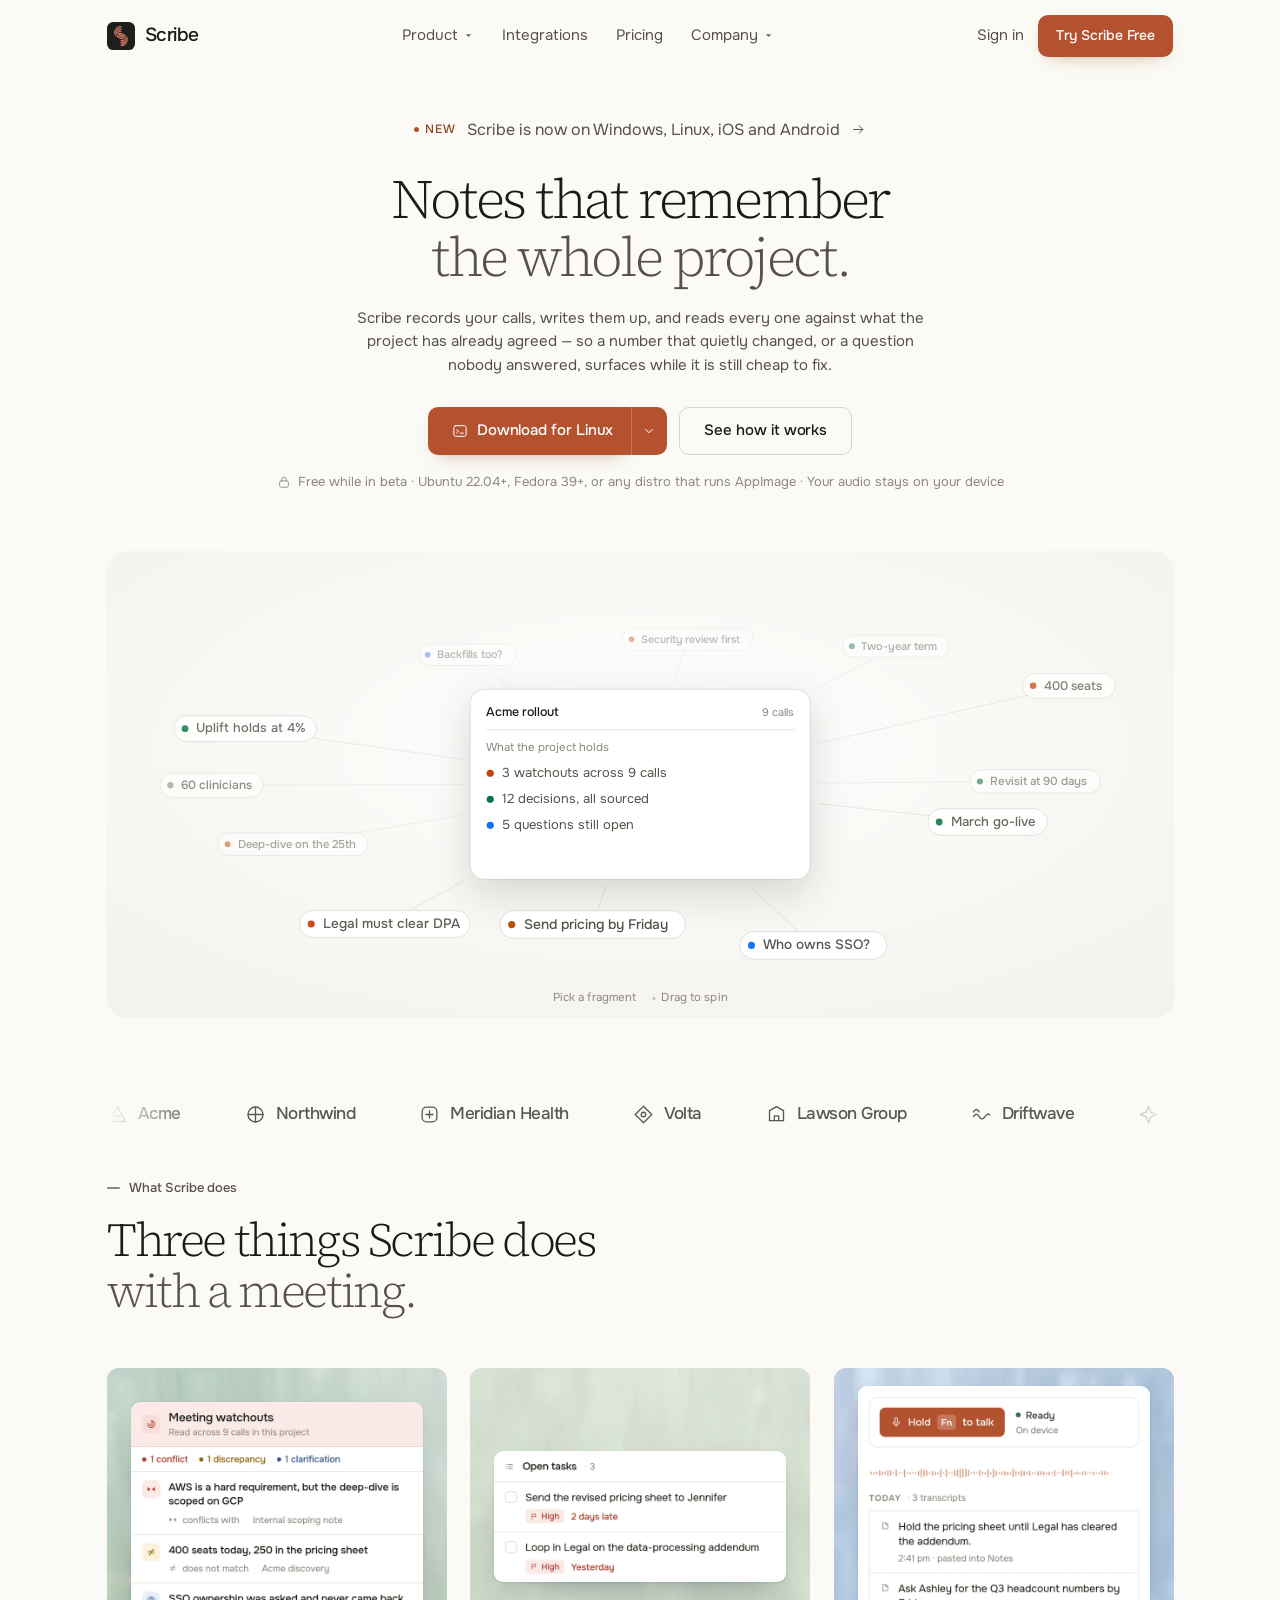
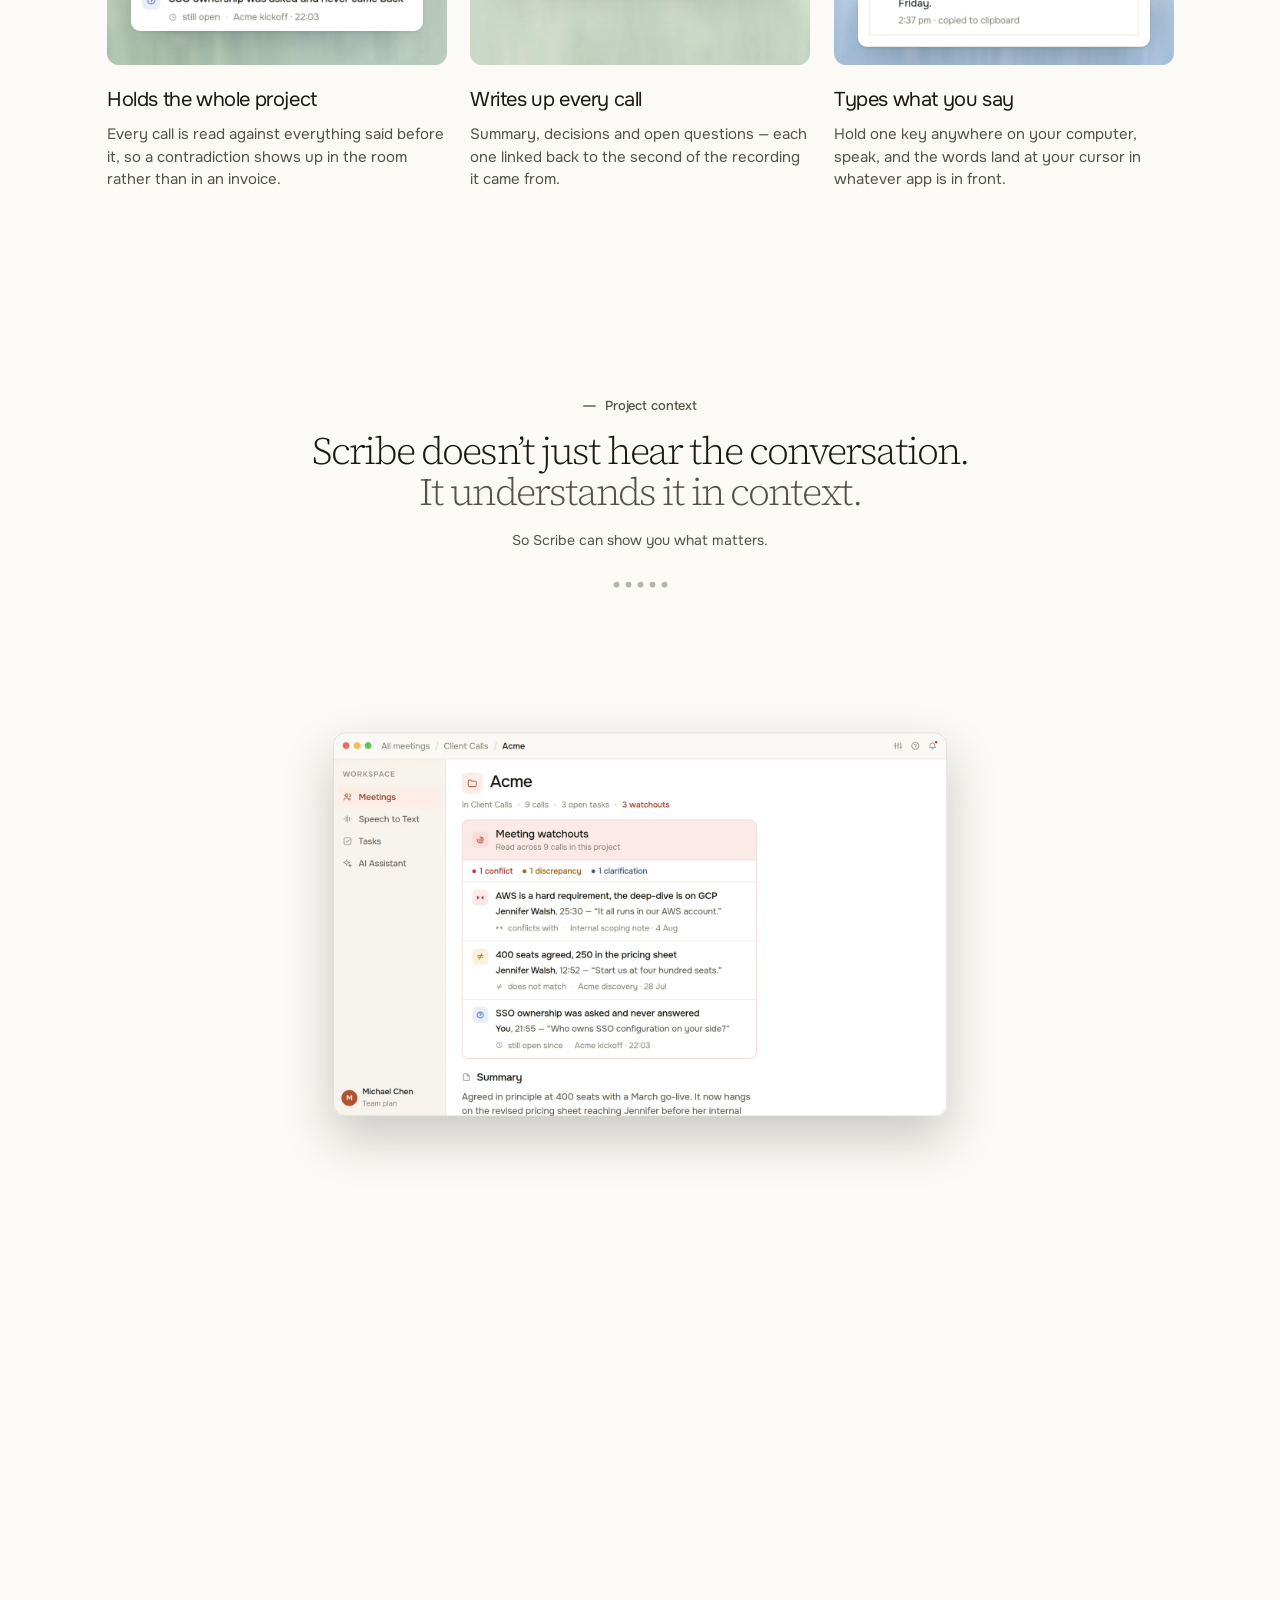
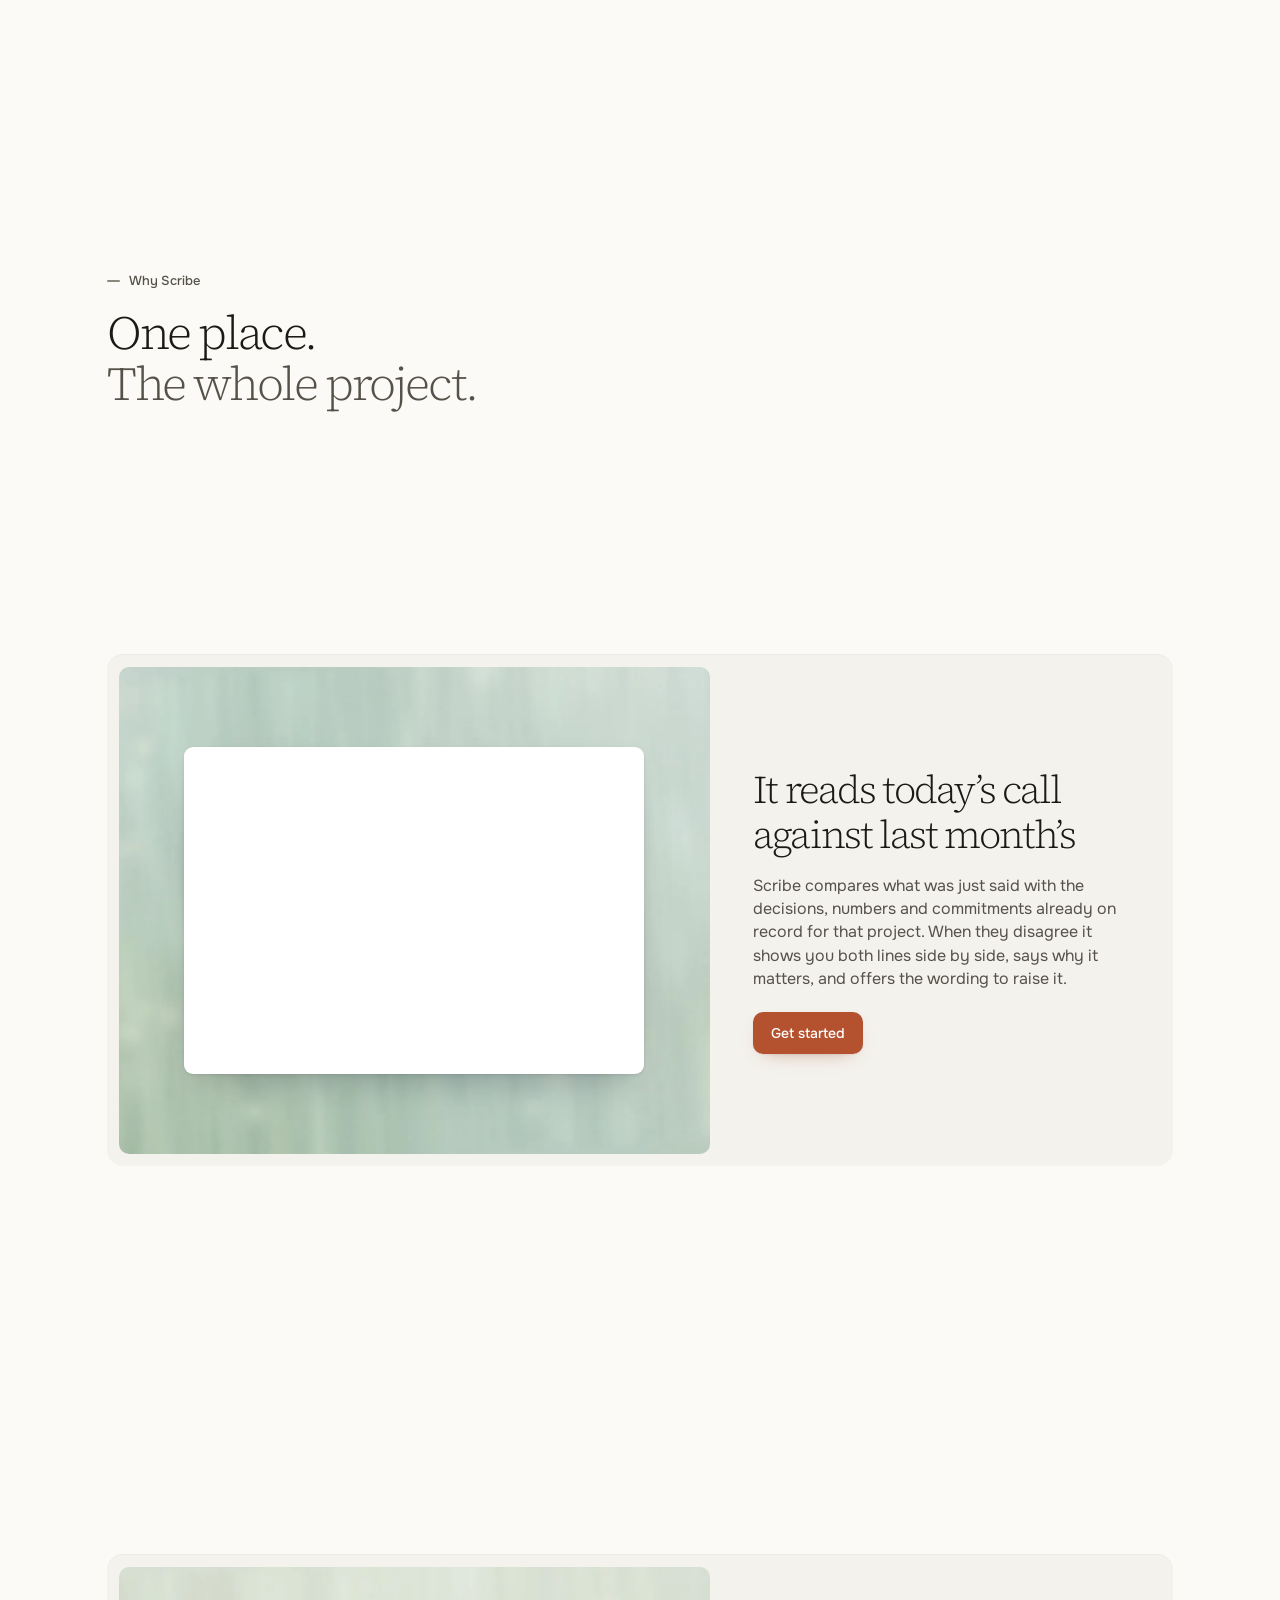
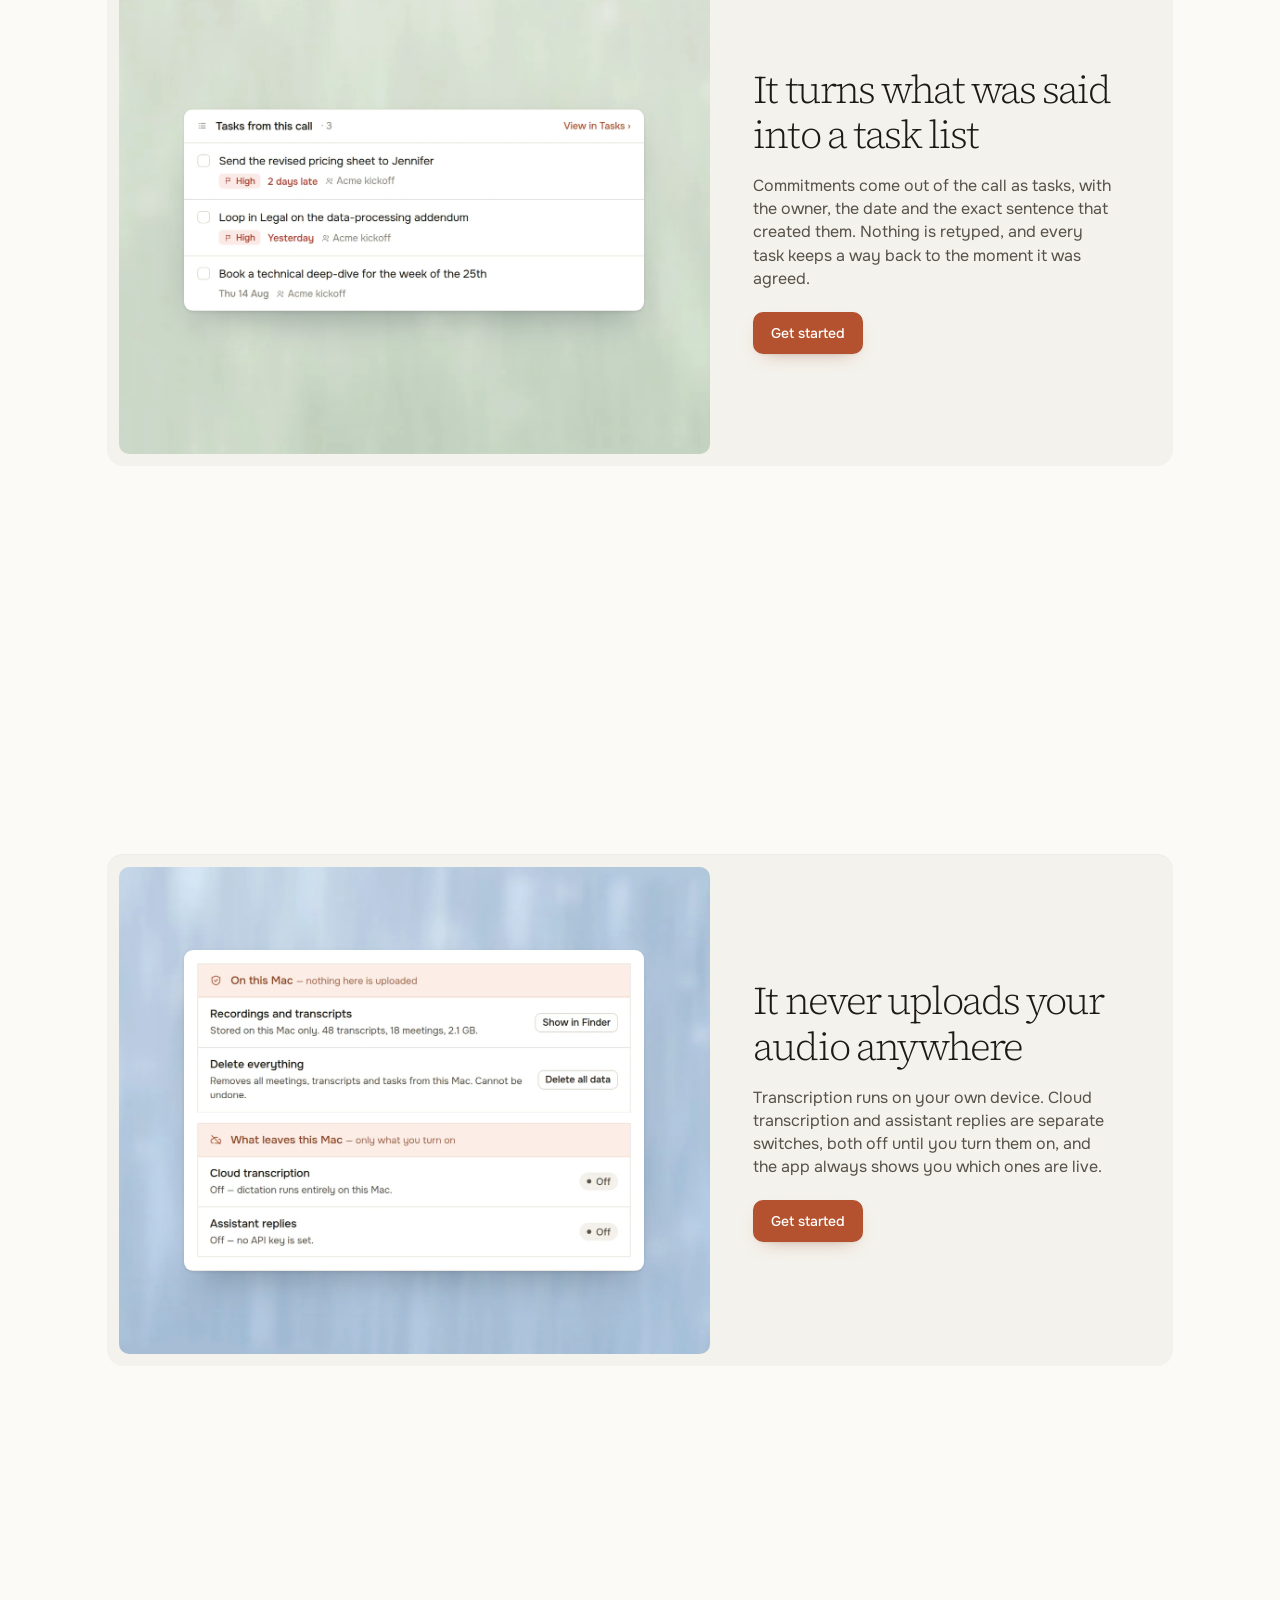
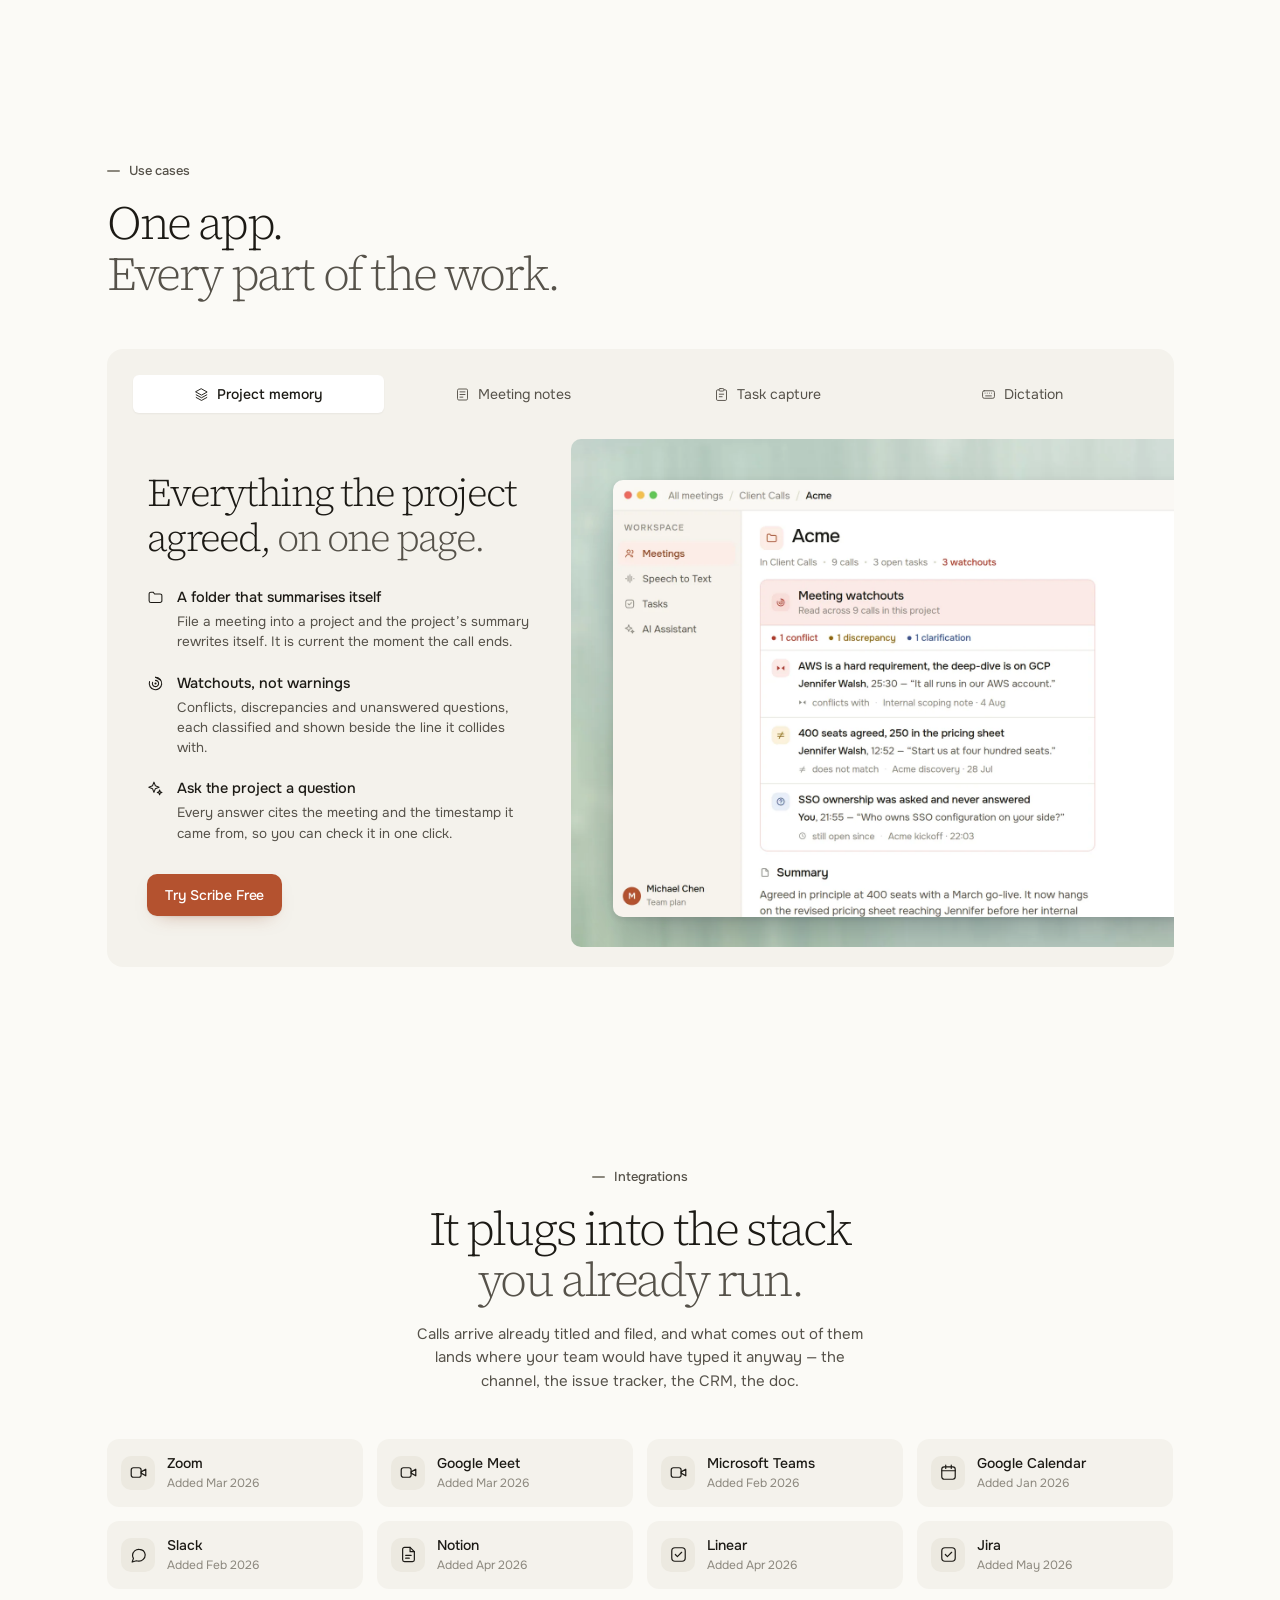
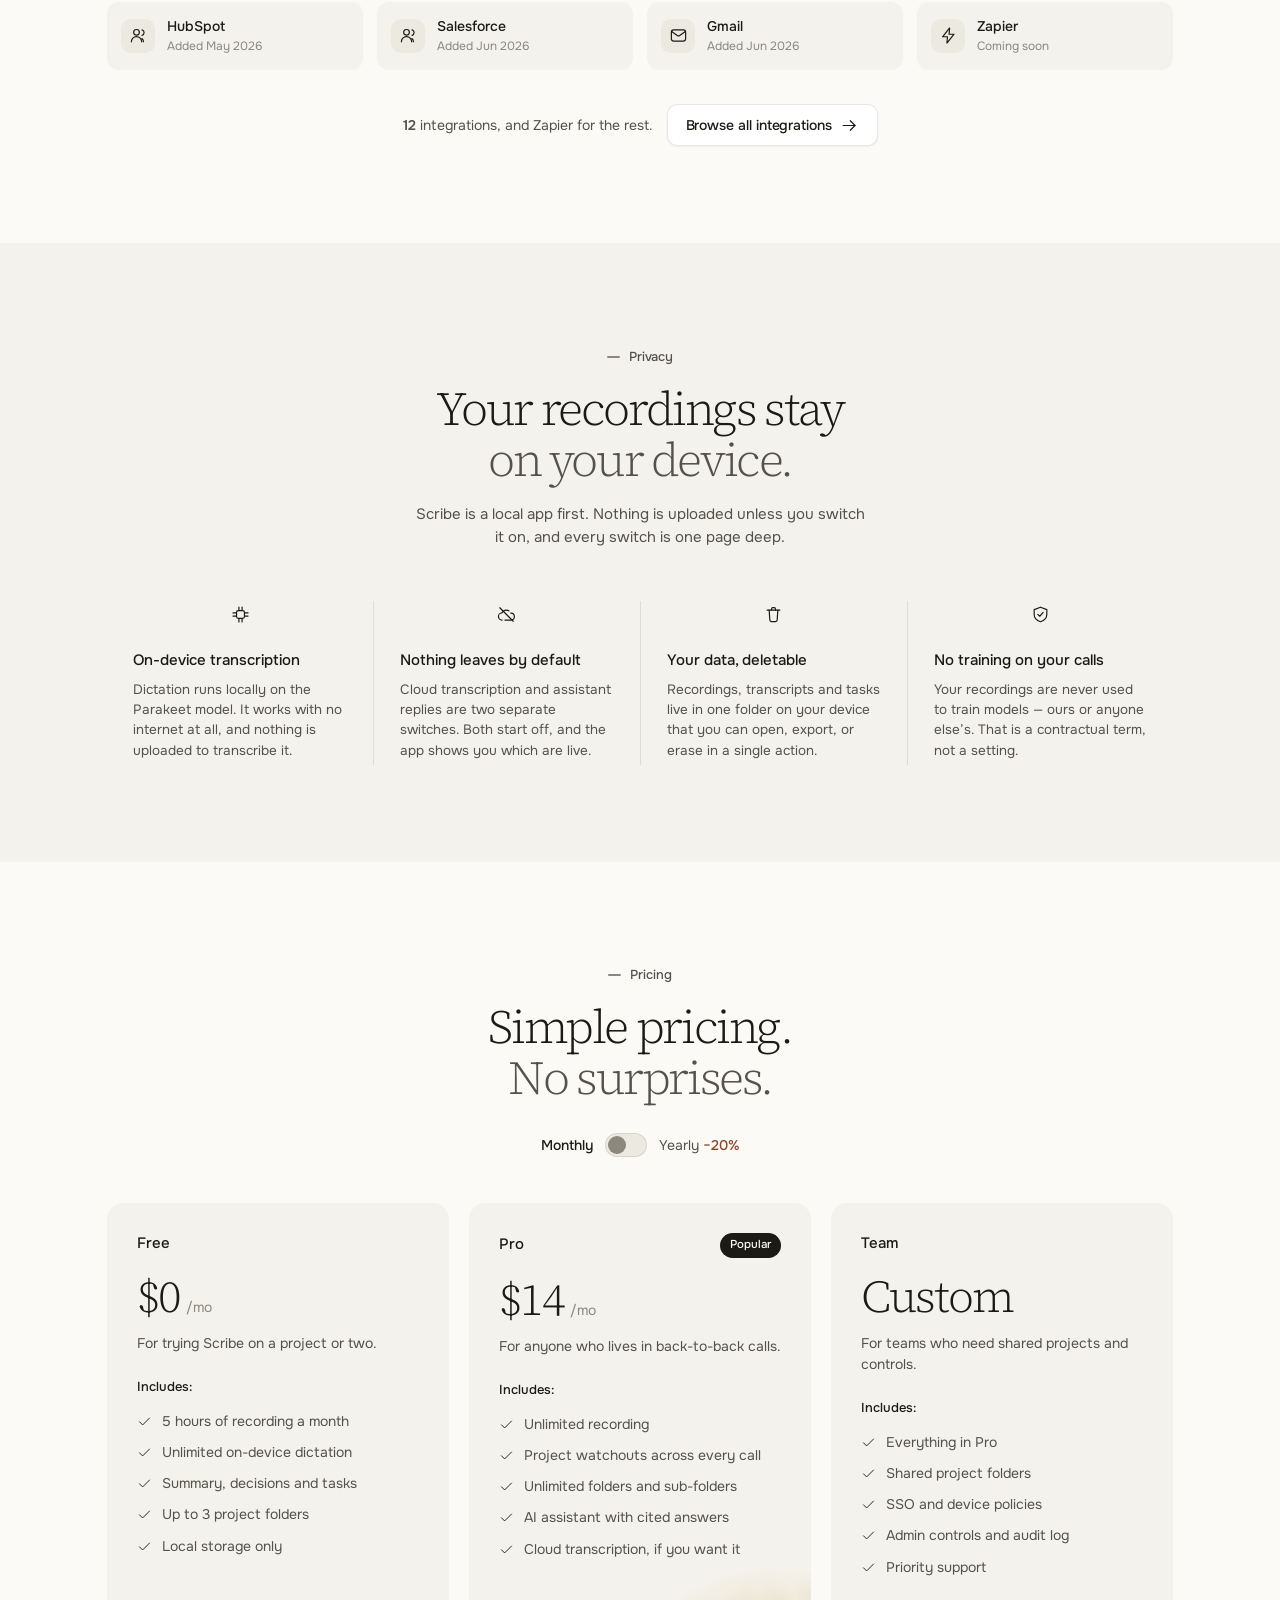
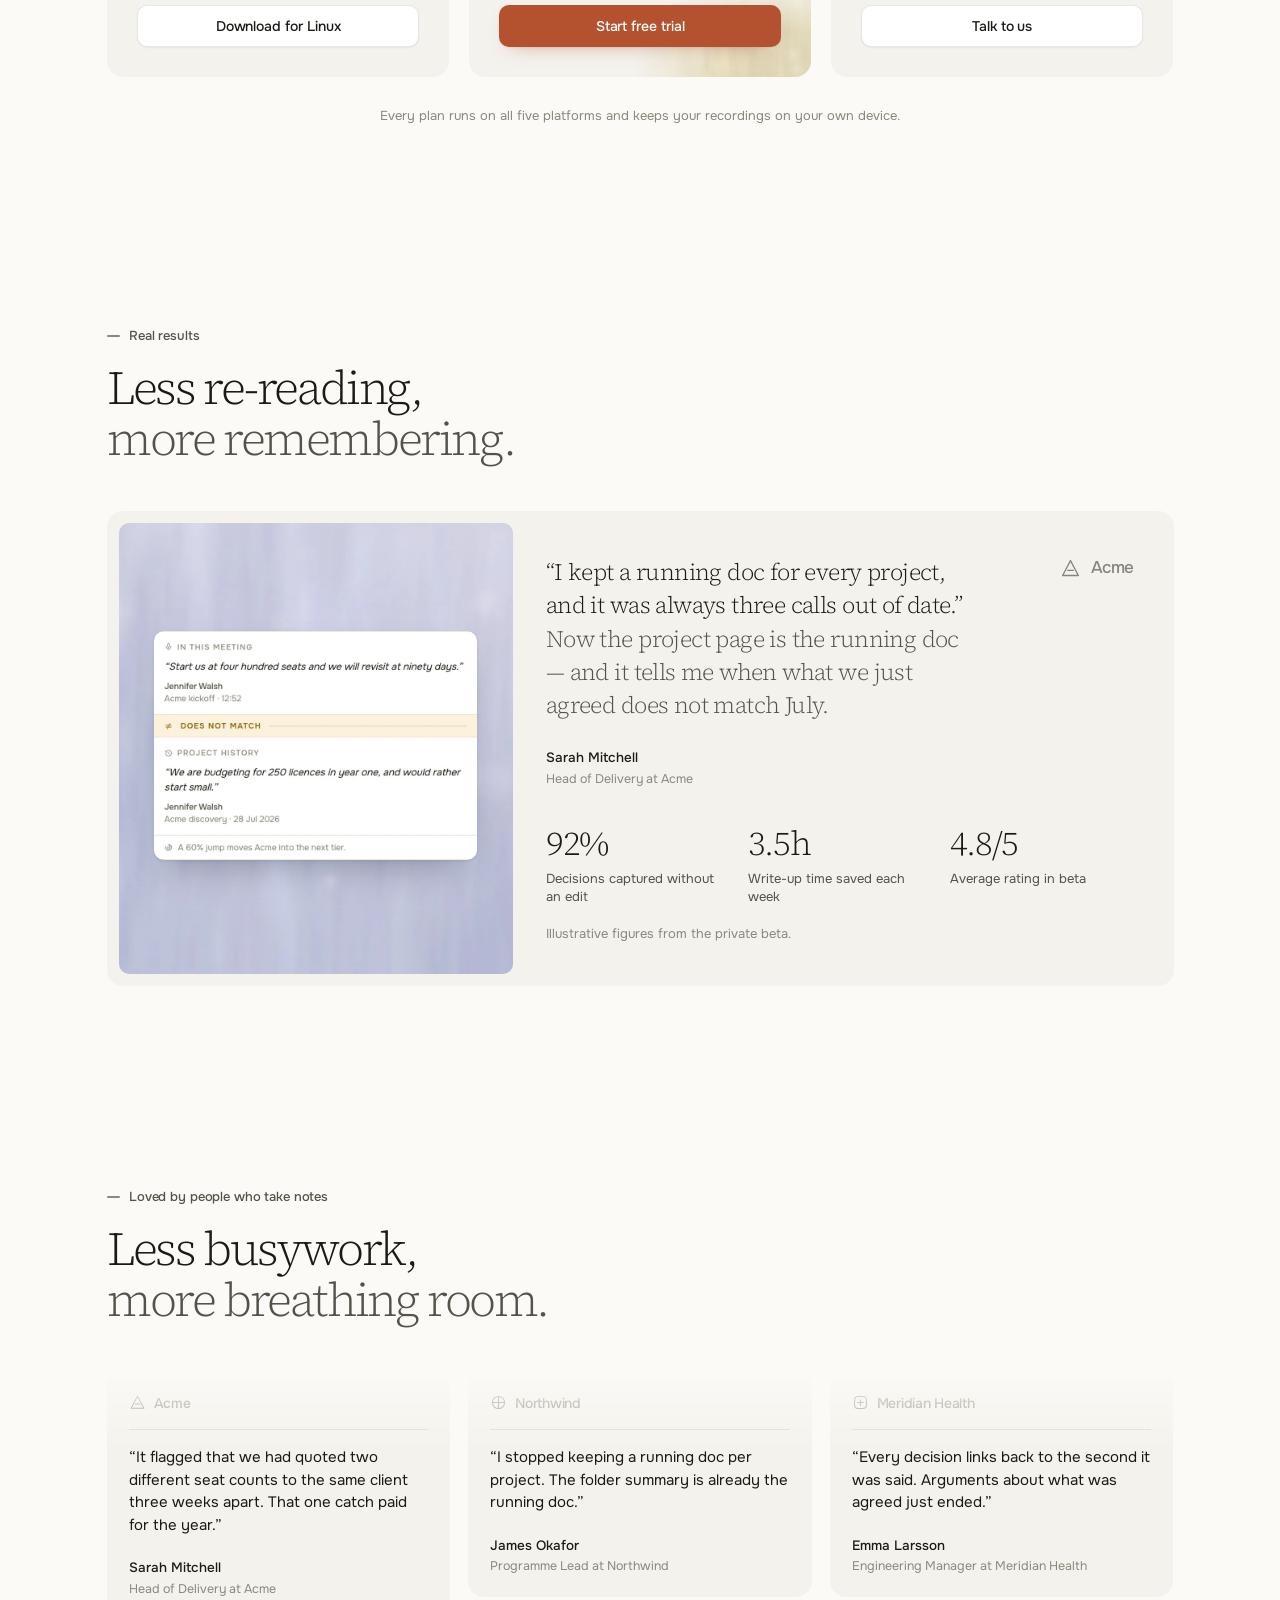
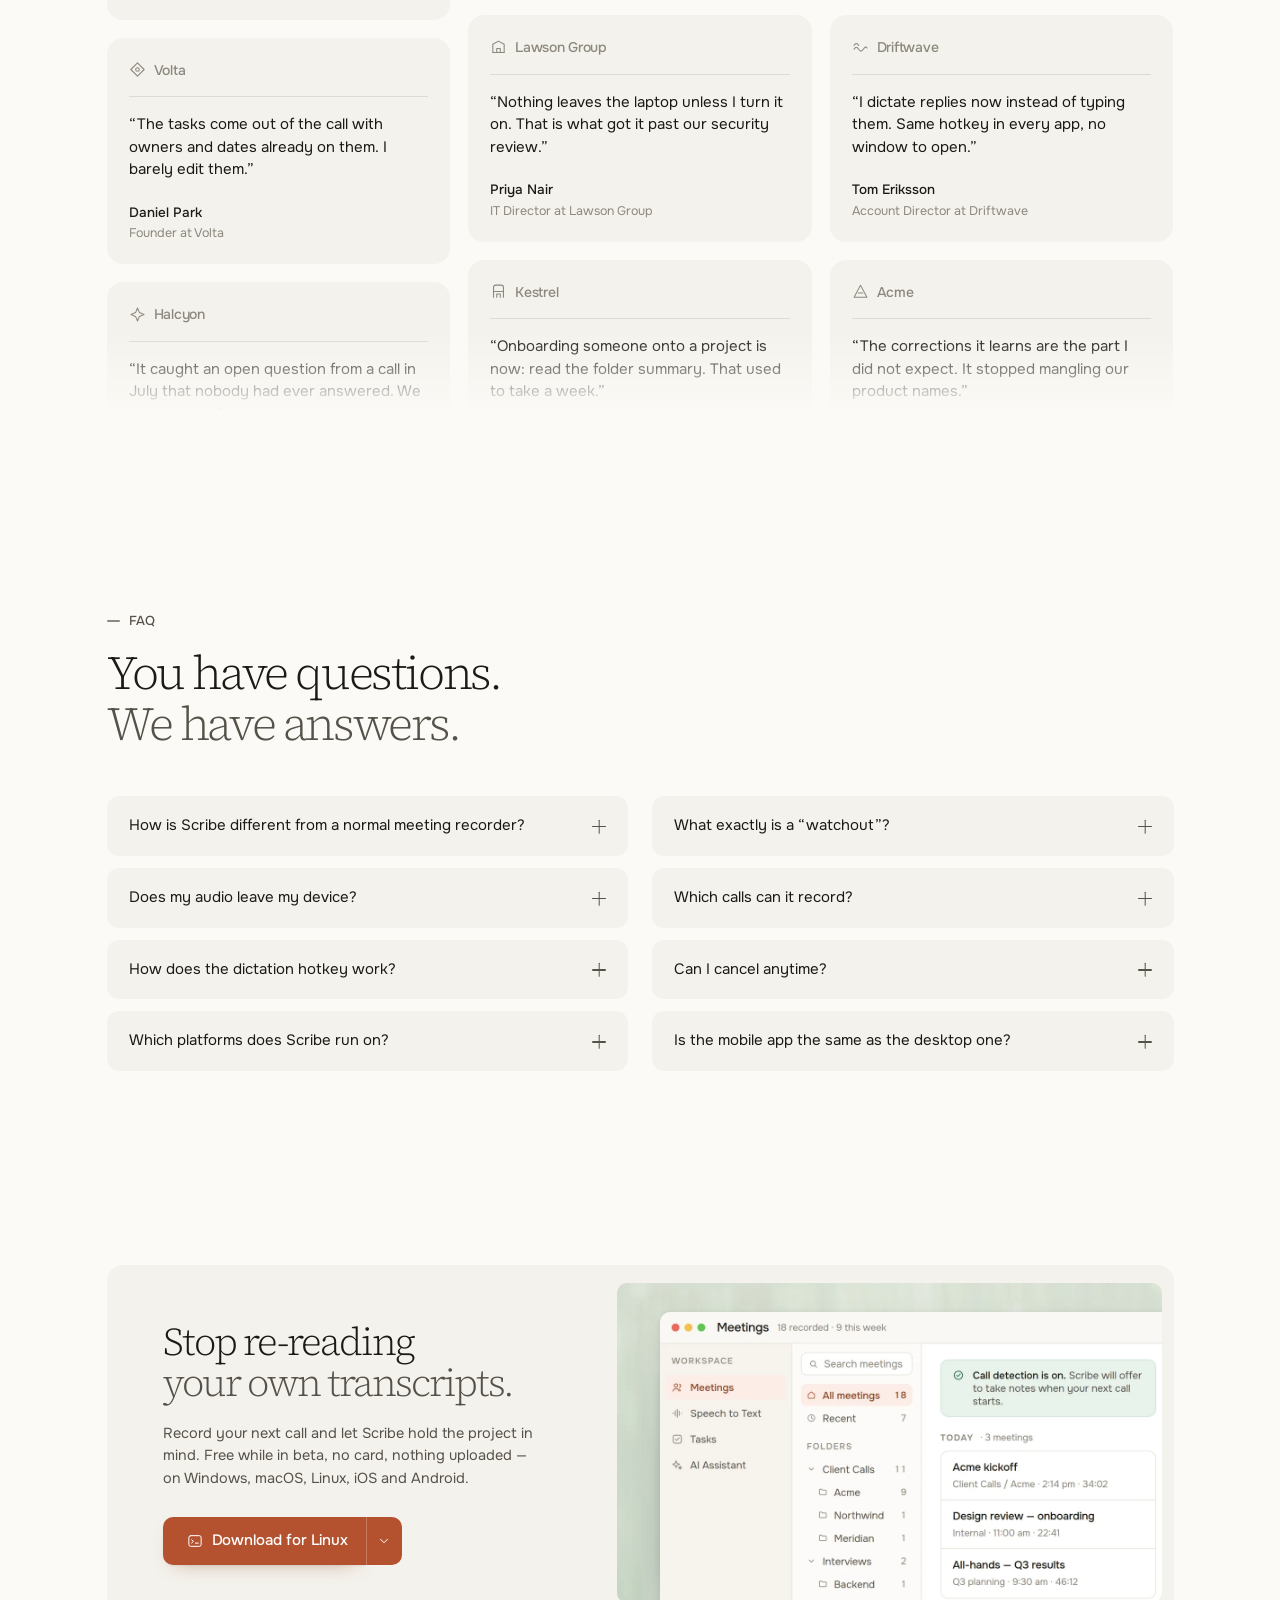
==== commit 80d953aa: "branding update" ====
--- a/index.html
+++ b/index.html
@@ -4,12 +4,13 @@
 <meta charset="utf-8">
 <meta name="viewport" content="width=device-width, initial-scale=1">
 <title>Scribe — meeting notes that remember the project</title>
-<meta name="description" content="Scribe records your meetings, writes them up, and reads every call against what the project already agreed — so contradictions, changed numbers and unanswered questions surface early.">
+<meta name="description" content="Scribe records your meetings, writes them up, and reads every call against what the project already agreed — so contradictions, changed numbers and unanswered questions surface early. On Windows, macOS, Linux, iOS and Android.">
 <meta name="theme-color" content="#FBFAF6">
 <meta property="og:type" content="website">
 <meta property="og:title" content="Scribe — meeting notes that remember the project">
-<meta property="og:description" content="Scribe records your meetings, writes them up, and reads every call against what the project already agreed — so contradictions, changed numbers and unanswered questions surface early.">
+<meta property="og:description" content="Scribe records your meetings, writes them up, and reads every call against what the project already agreed — so contradictions, changed numbers and unanswered questions surface early. On Windows, macOS, Linux, iOS and Android.">
 <link rel="icon" href="assets/img/favicon.svg" type="image/svg+xml">
+<link rel="apple-touch-icon" href="assets/img/apple-touch-icon.png">
 
 <!-- Sentient is the display face used by the design. It is loaded from
      Fontshare; if it cannot be reached, the self-hosted Source Serif 4 in
@@ -28,7 +29,7 @@
 </head>
 <body>
 <svg class="sr-only" aria-hidden="true" focusable="false" xmlns="http://www.w3.org/2000/svg"><defs>
-<symbol id="i-logo" viewBox="0 0 24 24"><path d="M12 3a4 4 0 0 0-4 4v5a4 4 0 0 0 8 0V7a4 4 0 0 0-4-4Z"/><path d="M5 11.5A7 7 0 0 0 19 11.5"/><path d="M12 18.5V21"/></symbol>
+<symbol id="i-logo" viewBox="0 0 1024 1024"><rect width="1024" height="1024" rx="230" fill="#1E1E1E"/><path d="M 483.8 138.2 c -72.8 13.1 -145.6 55.8 -188.6 109.8 -12.2 15.6 -9.7 15.4 17.6 -2.3 49.8 -32.4 109.5 -55.5 163.0 -62.6 59.2 -8.0 54.6 -5.7 55.5 -25.3 1.4 -25.3 -4.0 -27.6 -47.5 -19.6 z M 465.4 200.8 c -107.2 19.6 -206.2 88.2 -211.3 146.5 -2.0 20.8 -1.4 20.8 15.1 -0.6 41.8 -54.3 137.1 -98.7 230.1 -106.7 32.1 -2.8 33.3 -3.4 32.1 -24.7 -0.9 -19.9 -17.1 -23.6 -66.0 -14.5 z M 470.8 260.3 c -142.2 25.9 -240.9 114.6 -209.1 188.6 7.4 17.1 10.0 17.1 12.5 -1.1 9.1 -68.3 96.4 -128.3 209.4 -144.8 49.5 -7.1 46.6 -5.7 47.8 -25.3 1.1 -23.3 -10.5 -26.7 -60.6 -17.4 z M 467.9 322.8 c -149.0 31.0 -221.6 130.0 -153.3 208.5 11.4 13.1 13.9 11.1 8.0 -6.5 -25.0 -73.4 54.3 -147.6 175.2 -163.6 32.4 -4.3 34.1 -5.7 34.1 -22.8 0.0 -25.0 -9.1 -27.3 -64.0 -15.6 z M 422.4 397.9 c -46.4 21.6 -8.2 40.1 105.2 50.3 35.8 3.1 81.9 11.9 111.8 21.3 31.3 10.0 36.1 9.7 27.3 -2.6 -19.6 -26.7 -83.1 -53.5 -149.6 -63.1 -21.3 -3.1 -45.5 -7.1 -53.8 -8.5 -20.8 -4.0 -27.9 -3.4 -41.0 2.6 z M 359.3 442.6 c -25.9 27.6 35.8 49.5 189.4 66.6 31.3 3.4 65.1 11.7 99.0 23.9 25.3 9.1 27.9 9.1 36.4 0.6 27.3 -27.6 -56.0 -62.0 -175.8 -72.8 -40.1 -3.4 -64.3 -8.2 -99.0 -19.9 -33.8 -11.1 -38.1 -10.8 -50.1 1.7 z M 340.2 490.1 c -27.6 27.6 56.0 62.3 175.5 73.1 40.1 3.4 64.3 8.2 99.0 19.9 33.8 11.1 38.1 10.8 50.1 -1.7 25.9 -27.6 -35.8 -49.5 -189.4 -66.6 -31.3 -3.4 -65.1 -11.7 -99.0 -23.9 -25.3 -9.1 -27.9 -9.1 -36.1 -0.9 z M 696.9 484.4 c 0.0 0.6 2.0 7.1 4.6 14.5 25.3 73.7 -54.0 147.9 -175.2 163.8 -32.4 4.3 -34.1 5.7 -34.1 22.8 0.0 24.7 7.4 26.7 58.3 17.1 153.6 -29.9 230.7 -134.0 157.3 -212.8 -5.4 -5.4 -10.8 -8.2 -10.8 -5.4 z M 352.7 549.5 c 0.0 22.2 81.1 59.7 151.6 70.3 20.8 3.1 47.5 7.1 59.4 9.1 23.3 3.7 37.5 0.9 53.2 -11.4 21.9 -16.8 -25.3 -33.0 -120.6 -41.8 -35.3 -3.1 -82.5 -11.9 -110.1 -21.0 -29.9 -9.4 -33.6 -10.0 -33.6 -5.1 z M 752.9 563.2 c -0.9 2.3 -2.8 11.4 -4.6 20.2 -13.4 64.9 -99.8 122.3 -207.9 137.7 -49.5 7.1 -46.6 5.7 -47.8 26.2 -1.1 21.3 1.4 22.5 36.1 19.6 145.9 -11.9 270.5 -116.1 232.7 -193.7 -4.6 -9.1 -7.4 -12.8 -8.5 -10.0 z M 755.8 677.0 c -42.7 54.6 -138.0 99.0 -231.0 107.0 -32.1 2.8 -33.3 3.4 -32.1 24.7 0.9 20.5 12.8 23.3 61.7 15.1 110.4 -19.1 210.2 -87.3 215.6 -147.3 2.0 -20.5 2.0 -20.5 -14.2 0.6 z M 711.1 778.2 c -50.3 33.0 -108.7 55.5 -163.6 62.6 -58.9 8.0 -54.0 5.7 -54.9 26.2 -2.6 53.8 145.6 4.3 219.9 -74.0 33.6 -35.3 33.3 -37.5 -1.4 -14.8 z" fill="#D17D61"/></symbol>
 <symbol id="i-arrow-right" viewBox="0 0 24 24"><path d="M4 12h15"/><path d="m13 6 6 6-6 6"/></symbol>
 <symbol id="i-arrow-up-right" viewBox="0 0 24 24"><path d="M7 17 17 7"/><path d="M8 7h9v9"/></symbol>
 <symbol id="i-chevron-down" viewBox="0 0 24 24"><path d="m6 9 6 6 6-6"/></symbol>
@@ -60,6 +61,11 @@
 <symbol id="i-link" viewBox="0 0 24 24"><path d="M10 14a3.8 3.8 0 0 0 5.7.4l3-3a4 4 0 0 0-5.7-5.7l-1.6 1.6"/><path d="M14 10a3.8 3.8 0 0 0-5.7-.4l-3 3a4 4 0 0 0 5.7 5.7l1.6-1.6"/></symbol>
 <symbol id="i-book" viewBox="0 0 24 24"><path d="M4 5.2A2 2 0 0 1 6 3.2h12a2 2 0 0 1 2 2v13.6a2 2 0 0 1-2 2H6a2 2 0 0 1-2-2Z"/><path d="M8 7.8h8M8 12h8M8 16.2h4.6"/></symbol>
 <symbol id="i-download" viewBox="0 0 24 24"><path d="M12 3.5v11"/><path d="m7.6 10.4 4.4 4.4 4.4-4.4"/><path d="M4 20h16"/></symbol>
+<symbol id="i-laptop" viewBox="0 0 24 24"><rect x="4" y="4.5" width="16" height="11.5" rx="2.2"/><path d="M2.2 19h19.6"/></symbol>
+<symbol id="i-window" viewBox="0 0 24 24"><rect x="3.5" y="3.5" width="17" height="17" rx="2.8"/><path d="M12 3.5v17M3.5 12h17"/></symbol>
+<symbol id="i-terminal" viewBox="0 0 24 24"><rect x="2.8" y="4" width="18.4" height="16" rx="2.8"/><path d="m7 10.2 2.7 2.3L7 14.8"/><path d="M12.6 15.2h4.4"/></symbol>
+<symbol id="i-phone" viewBox="0 0 24 24"><rect x="6.5" y="2.5" width="11" height="19" rx="3"/><path d="M10.5 5.4h3"/></symbol>
+<symbol id="i-tablet" viewBox="0 0 24 24"><rect x="5.2" y="2.5" width="13.6" height="19" rx="2.8"/><circle cx="12" cy="18.2" r="1.2"/></symbol>
 <symbol id="i-monitor" viewBox="0 0 24 24"><rect x="2.8" y="4" width="18.4" height="13" rx="2.6"/><path d="M8.5 21h7M12 17v4"/></symbol>
 <symbol id="i-video" viewBox="0 0 24 24"><rect x="2.8" y="6" width="12.5" height="12" rx="2.8"/><path d="m15.3 11.2 5.9-3.4v8.4l-5.9-3.4Z"/></symbol>
 <symbol id="i-chat" viewBox="0 0 24 24"><path d="M20.5 12.4a7.9 7.9 0 0 1-8.5 7.9 9 9 0 0 1-2.6-.4L4 21.5l1.6-4.6a7.6 7.6 0 0 1-1.1-4 7.9 7.9 0 0 1 8.4-7.4 8 8 0 0 1 7.6 6.9Z"/></symbol>
@@ -99,7 +105,7 @@
         <div class="nav__menu">
           <a href="features.html">Features<span>Project memory, notes, dictation</span></a>
           <a href="index.html#use-cases">Use cases<span>How teams run it day to day</span></a>
-          <a href="index.html#security">Security<span>What stays on your Mac</span></a>
+          <a href="index.html#security">Security<span>What stays on your device</span></a>
         </div>
       </div>
       <a class="nav__link" href="integrations.html">Integrations</a>
@@ -140,11 +146,11 @@
 <main id="main">
 
 <section class="hero">
-  <div class="wrap hero__grid">
+  <div class="wrap hero__inner">
     <div class="hero__copy">
       <a class="announce" href="features.html" data-reveal>
         <span class="tag">New</span>
-        <span class="label">Project watchouts are live</span>
+        <span class="label">Scribe is now on Windows, Linux, iOS and Android</span>
         <span class="arr"><svg class="icon" aria-hidden="true"><use href="#i-arrow-right"></use></svg></span>
       </a>
       <h1 class="h1" data-split data-split-step="46">Notes that remember<br><span class="soft">the whole project.</span></h1>
@@ -153,21 +159,41 @@
         so a number that quietly changed, or a question nobody answered, surfaces while it is still cheap to fix.
       </p>
       <div class="hero__cta" data-reveal data-reveal-delay="240">
-        <a class="btn btn--primary btn--lg" href="pricing.html">Try Scribe Free</a>
+        <div class="dl" data-download>
+          <a class="btn btn--primary btn--lg dl__main" href="pricing.html" data-dl-main>
+            <svg class="icon" aria-hidden="true" data-dl-icon><use href="#i-download"></use></svg>
+            <span data-dl-label>Download Scribe</span>
+          </a>
+          <button class="btn btn--primary btn--lg dl__toggle" type="button"
+                  aria-haspopup="true" aria-expanded="false" aria-label="Choose a platform" data-dl-toggle>
+            <svg class="chev" aria-hidden="true"><use href="#i-chevron-down"></use></svg>
+          </button>
+          <div class="dl__menu" role="menu" hidden data-dl-menu></div>
+        </div>
         <a class="btn btn--ghost btn--lg" href="features.html">See how it works</a>
       </div>
       <p class="hero__note" data-reveal data-reveal-delay="300">
-        <svg class="icon" aria-hidden="true"><use href="#i-lock"></use></svg> Free while in beta · macOS 13+ · Your audio stays on your Mac
+        <svg class="icon" aria-hidden="true"><use href="#i-lock"></use></svg>
+        <span data-dl-note>Free while in beta · Windows, macOS, Linux, iOS and Android · Your audio stays on your device</span>
       </p>
     </div>
 
-    <div class="hero__media" data-reveal="soft" data-reveal-delay="120">
-      <div class="shot">
-        <img class="shot__bg" src="assets/img/bg/meadow.webp" alt="" aria-hidden="true" fetchpriority="high" decoding="async">
-        <img class="shot__fg" src="assets/img/app/project.webp"
-             alt="A Scribe project page for the Acme rollout, showing three watchouts, a rolled-up summary, the decisions taken and the open tasks"
-             width="1600" height="1000" fetchpriority="high" decoding="async">
-      </div>
+    <div class="hero-scene" data-hero-scene data-reveal="soft" data-reveal-delay="120">
+      <div class="hero-scene__frame">
+        <canvas class="hero-scene__canvas" data-hero-canvas tabindex="0" role="img"
+                aria-label="An interactive illustration of project context: fragments from earlier calls orbit the Acme rollout project card. Move over one — or use the arrow keys — to see what Scribe made of it."></canvas>
+        <p class="hero-scene__hint" data-hero-hint aria-hidden="true">
+          <span>Pick a fragment</span><span>Drag to spin</span>
+        </p>
+      </div>
+      <noscript>
+        <div class="shot shot--pad hero-scene__static">
+          <img class="shot__bg" src="assets/img/bg/meadow.webp" alt="" aria-hidden="true" decoding="async">
+          <img class="chip-shot" src="assets/img/app/project.webp"
+               alt="A Scribe project page for the Acme rollout, showing three watchouts, a rolled-up summary, the decisions taken and the open tasks"
+               width="1600" height="1000" decoding="async">
+        </div>
+      </noscript>
     </div>
   </div>
 </section>
@@ -191,7 +217,7 @@
       <article class="trio__item">
         <div class="shot shot--pad">
           <img class="shot__bg" src="assets/img/bg/meadow.webp" alt="" aria-hidden="true" loading="lazy" decoding="async">
-          <img class="chip-shot" src="assets/img/app/c-watchout.webp" alt="A list of watchouts found across a project: one conflict, one discrepancy and one unanswered question" width="900" height="409" loading="lazy" decoding="async">
+          <img class="chip-shot" src="assets/img/app/c-watchout.webp" alt="Three watchouts found across a project: a conflict, a discrepancy and an unanswered question, each beside what it collides with" width="672" height="530" loading="lazy" decoding="async">
         </div>
         <h3 class="card-title">Holds the whole project</h3>
         <p>Every call is read against everything said before it, so a contradiction shows up in the room rather than in an invoice.</p>
@@ -200,7 +226,7 @@
       <article class="trio__item">
         <div class="shot shot--pad">
           <img class="shot__bg" src="assets/img/bg/sage.webp" alt="" aria-hidden="true" loading="lazy" decoding="async">
-          <img class="chip-shot" src="assets/img/app/c-tasks.webp" alt="An open-tasks panel showing two overdue commitments pulled out of a call" width="900" height="631" loading="lazy" decoding="async">
+          <img class="chip-shot" src="assets/img/app/c-tasks.webp" alt="An open-tasks panel showing two overdue commitments pulled out of a call" width="672" height="302" loading="lazy" decoding="async">
         </div>
         <h3 class="card-title">Writes up every call</h3>
         <p>Summary, decisions and open questions — each one linked back to the second of the recording it came from.</p>
@@ -209,10 +235,10 @@
       <article class="trio__item">
         <div class="shot shot--pad">
           <img class="shot__bg" src="assets/img/bg/tide.webp" alt="" aria-hidden="true" loading="lazy" decoding="async">
-          <img class="chip-shot" src="assets/img/app/c-speech-tall.webp" alt="The dictation bar — hold a hotkey to talk — above the lines dictated today" width="900" height="454" loading="lazy" decoding="async">
+          <img class="chip-shot" src="assets/img/app/c-speech-tall.webp" alt="The dictation bar — hold a key to talk — above the lines dictated today" width="672" height="600" loading="lazy" decoding="async">
         </div>
         <h3 class="card-title">Types what you say</h3>
-        <p>Hold one key anywhere on your Mac, speak, and the words land at your cursor in whatever app is in front.</p>
+        <p>Hold one key anywhere on your computer, speak, and the words land at your cursor in whatever app is in front.</p>
       </article>
     </div>
   </div>
@@ -260,7 +286,14 @@
         <article class="stack-card">
           <div class="stack-card__media">
             <img class="shot__bg" src="assets/img/bg/meadow.webp" alt="" aria-hidden="true" loading="lazy" decoding="async">
-            <img class="chip-shot" src="assets/img/app/c-compare.webp" alt="A side-by-side comparison: four hundred seats agreed in this meeting against two hundred and fifty budgeted at discovery" width="900" height="433" loading="lazy" decoding="async">
+            <!-- Side by side down to 680px, then the stacked version of the
+                 same comparison: a phone column cannot show two columns of
+                 quotes at a size anyone can read, and cropping one of them
+                 off would lose the point of the picture. -->
+            <picture>
+              <source media="(max-width: 680px)" srcset="assets/img/app/c-compare-tall.webp">
+              <img class="chip-shot" src="assets/img/app/c-compare.webp" alt="A side-by-side comparison: four hundred seats agreed in this meeting against two hundred and fifty budgeted at discovery" width="1040" height="347" loading="lazy" decoding="async">
+            </picture>
           </div>
           <div class="stack-card__body">
             <h3 class="h4">It reads today&rsquo;s call against last month&rsquo;s</h3>
@@ -273,7 +306,7 @@
         <article class="stack-card">
           <div class="stack-card__media">
             <img class="shot__bg" src="assets/img/bg/sage.webp" alt="" aria-hidden="true" loading="lazy" decoding="async">
-            <img class="chip-shot" src="assets/img/app/c-tasks.webp" alt="Two extracted tasks with owners, priority and the meeting they came from" width="900" height="631" loading="lazy" decoding="async">
+            <img class="chip-shot chip-shot--croppable" src="assets/img/app/c-tasks-lg.webp" alt="Three tasks pulled out of one call, each with its priority, its date and the meeting it came from" width="992" height="435" loading="lazy" decoding="async">
           </div>
           <div class="stack-card__body">
             <h3 class="h4">It turns what was said into a task list</h3>
@@ -286,11 +319,11 @@
         <article class="stack-card">
           <div class="stack-card__media">
             <img class="shot__bg" src="assets/img/bg/tide.webp" alt="" aria-hidden="true" loading="lazy" decoding="async">
-            <img class="chip-shot" src="assets/img/app/c-privacy.webp" alt="The privacy settings pane: recordings stored on this Mac only, cloud transcription and assistant replies both off" width="900" height="651" loading="lazy" decoding="async">
+            <img class="chip-shot chip-shot--croppable" src="assets/img/app/c-privacy.webp" alt="The privacy settings pane: recordings stored on this Mac only, cloud transcription and assistant replies both off" width="992" height="693" loading="lazy" decoding="async">
           </div>
           <div class="stack-card__body">
             <h3 class="h4">It never uploads your audio anywhere</h3>
-            <p>Transcription runs on your Mac. Cloud transcription and assistant replies are separate switches, both off until you turn them on, and the app always shows you which ones are live.</p>
+            <p>Transcription runs on your own device. Cloud transcription and assistant replies are separate switches, both off until you turn them on, and the app always shows you which ones are live.</p>
             <a class="btn btn--primary" href="pricing.html">Get started</a>
           </div>
         </article>
@@ -388,11 +421,32 @@
   </div>
 </section>
 
+<section class="section" id="integrations">
+  <div class="wrap">
+    <div class="section-head is-centred" data-reveal>
+      <span class="eyebrow is-centred">Integrations</span>
+      <h2 class="h2" data-split>It plugs into the stack<br><span class="soft">you already run.</span></h2>
+      <p class="lead">Calls arrive already titled and filed, and what comes out of them lands where your team
+        would have typed it anyway — the channel, the issue tracker, the CRM, the doc.</p>
+    </div>
+
+    <div class="int-tiles" data-integration-tiles data-reveal="group" data-reveal-step="55"></div>
+
+    <div class="int-foot" data-reveal>
+      <p><b data-integration-count>12</b> integrations, and Zapier for the rest.</p>
+      <a class="btn btn--light" href="integrations.html">
+        Browse all integrations
+        <svg class="icon" aria-hidden="true"><use href="#i-arrow-right"></use></svg>
+      </a>
+    </div>
+  </div>
+</section>
+
 <section class="section band" id="security">
   <div class="wrap">
     <div class="section-head is-centred" data-reveal>
       <span class="eyebrow is-centred">Privacy</span>
-      <h2 class="h2" data-split>Your recordings stay<br><span class="soft">on your Mac.</span></h2>
+      <h2 class="h2" data-split>Your recordings stay<br><span class="soft">on your device.</span></h2>
       <p class="lead">Scribe is a local app first. Nothing is uploaded unless you switch it on, and every switch is one page deep.</p>
     </div>
     <ul class="pillars" data-reveal="group" data-reveal-step="90">
@@ -409,7 +463,7 @@
       <li>
         <span class="icon-tile"><svg class="icon" aria-hidden="true"><use href="#i-trash"></use></svg></span>
         <b>Your data, deletable</b>
-        <p>Recordings, transcripts and tasks live in one folder on your Mac that you can open, export, or erase in a single action.</p>
+        <p>Recordings, transcripts and tasks live in one folder on your device that you can open, export, or erase in a single action.</p>
       </li>
       <li>
         <span class="icon-tile"><svg class="icon" aria-hidden="true"><use href="#i-shield"></use></svg></span>
@@ -451,7 +505,7 @@
           <li><svg class="icon" aria-hidden="true"><use href="#i-check"></use></svg><span>Up to 3 project folders</span></li>
           <li><svg class="icon" aria-hidden="true"><use href="#i-check"></use></svg><span>Local storage only</span></li>
         </ul>
-        <a class="btn btn--light btn--block" href="pricing.html">Download for Mac</a>
+        <a class="btn btn--light btn--block" href="pricing.html" data-dl-simple><span data-dl-label>Download Scribe</span></a>
       </article>
       <article class="plan plan--featured">
         <img class="plan__art" src="assets/img/bg/amber.webp" alt="" aria-hidden="true" loading="lazy">
@@ -489,7 +543,7 @@
         <a class="btn btn--light btn--block" href="contact.html">Talk to us</a>
       </article>
     </div>
-    <p class="plan__foot" data-reveal>Every plan keeps your recordings on your own machine.</p>
+    <p class="plan__foot" data-reveal>Every plan runs on all five platforms and keeps your recordings on your own device.</p>
   </div>
 </section>
 
@@ -503,9 +557,9 @@
     <div class="result-card" data-reveal="soft">
       <div class="result-card__media">
         <img class="shot__bg" src="assets/img/bg/dusk.webp" alt="" aria-hidden="true" loading="lazy" decoding="async">
-        <img class="chip-shot" src="assets/img/app/c-compare.webp"
-             alt="The two lines that disagree, shown side by side: what was said in this meeting and what the project already had on record"
-             width="900" height="433" loading="lazy" decoding="async">
+        <img class="chip-shot" src="assets/img/app/c-compare-tall.webp"
+             alt="The two lines that disagree, one above the other: what was said in this meeting, and what the project already had on record"
+             width="800" height="568" loading="lazy" decoding="async">
       </div>
       <div class="result-card__body">
         <div class="result-card__head">
@@ -566,15 +620,21 @@
         </div>
 <div class="acc__item">
           <button class="acc__btn" type="button" aria-expanded="false">
-            <span>Does my audio leave my Mac?</span><span class="acc__sign" aria-hidden="true"></span>
-          </button>
-          <div class="acc__panel"><div><p>Not by default. Recordings, transcripts and tasks are stored locally, and dictation is transcribed on-device. Cloud transcription and assistant replies are two separate switches, both off until you turn them on, and the privacy page in the app always shows which are live.</p></div></div>
+            <span>Does my audio leave my device?</span><span class="acc__sign" aria-hidden="true"></span>
+          </button>
+          <div class="acc__panel"><div><p>Not by default. Recordings, transcripts and tasks are stored locally on whichever device made them, and dictation is transcribed on-device. Cloud transcription and assistant replies are two separate switches, both off until you turn them on, and the privacy page in the app always shows which are live.</p></div></div>
         </div>
 <div class="acc__item">
           <button class="acc__btn" type="button" aria-expanded="false">
             <span>How does the dictation hotkey work?</span><span class="acc__sign" aria-hidden="true"></span>
           </button>
-          <div class="acc__panel"><div><p>Hold your chosen key anywhere on the Mac, speak, and release. The text lands at your cursor in whatever app is in front — an email, a terminal, a comment box — or on the clipboard if there is nowhere to type. Terms you correct are learned, so the same name stops coming out wrong.</p></div></div>
+          <div class="acc__panel"><div><p>On Windows, macOS and Linux, hold your chosen key anywhere on the machine, speak, and release. The text lands at your cursor in whatever app is in front — an email, a terminal, a comment box — or on the clipboard if there is nowhere to type. Terms you correct are learned, so the same name stops coming out wrong.</p></div></div>
+        </div>
+<div class="acc__item">
+          <button class="acc__btn" type="button" aria-expanded="false">
+            <span>Which platforms does Scribe run on?</span><span class="acc__sign" aria-hidden="true"></span>
+          </button>
+          <div class="acc__panel"><div><p>All five: Windows, macOS, Linux, iOS and Android. One licence covers every device you sign in on, and the site works out which build you want before you ask — the download button is already pointed at the platform you are reading this on, with the other four one click away.</p></div></div>
         </div></div>
       <div class="acc"><div class="acc__item">
           <button class="acc__btn" type="button" aria-expanded="false">
@@ -586,13 +646,19 @@
           <button class="acc__btn" type="button" aria-expanded="false">
             <span>Which calls can it record?</span><span class="acc__sign" aria-hidden="true"></span>
           </button>
-          <div class="acc__panel"><div><p>Any audio playing on your Mac, plus your microphone — so Zoom, Meet, Teams, a phone on speaker, or a conversation in the room. Calendar and meeting integrations add the title, attendees and project folder automatically.</p></div></div>
+          <div class="acc__panel"><div><p>On the desktop, any audio playing on the machine plus your microphone — so Zoom, Meet, Teams, a phone on speaker, or a conversation in the room. On iOS and Android it is the microphone, which covers the room and a call on speaker. Calendar and meeting integrations add the title, attendees and project folder automatically.</p></div></div>
         </div>
 <div class="acc__item">
           <button class="acc__btn" type="button" aria-expanded="false">
             <span>Can I cancel anytime?</span><span class="acc__sign" aria-hidden="true"></span>
           </button>
-          <div class="acc__panel"><div><p>Yes. Plans are monthly or yearly with no contract, and cancelling leaves every recording, transcript and note already on your Mac exactly where it is.</p></div></div>
+          <div class="acc__panel"><div><p>Yes. Plans are monthly or yearly with no contract, and cancelling leaves every recording, transcript and note already on your devices exactly where it is.</p></div></div>
+        </div>
+<div class="acc__item">
+          <button class="acc__btn" type="button" aria-expanded="false">
+            <span>Is the mobile app the same as the desktop one?</span><span class="acc__sign" aria-hidden="true"></span>
+          </button>
+          <div class="acc__panel"><div><p>Recording, transcription, project pages, decisions, tasks and watchouts are on every platform. The one thing only the desktop builds have is the global dictation hotkey, because a phone has no system-wide cursor to drop text at — on iOS and Android dictation goes to the keyboard and the share sheet instead.</p></div></div>
         </div></div>
     </div>
   </div>
@@ -602,8 +668,18 @@
     <div class="cta-card" data-reveal="soft">
       <div class="cta-card__body">
         <h2 class="h3" data-split>Stop re-reading<br><span class="soft">your own transcripts.</span></h2>
-        <p>Record your next call and let Scribe hold the project in mind. Free while in beta, no card, nothing uploaded.</p>
-        <a class="btn btn--primary btn--lg" href="pricing.html">Get started free</a>
+        <p>Record your next call and let Scribe hold the project in mind. Free while in beta, no card, nothing uploaded — on Windows, macOS, Linux, iOS and Android.</p>
+        <div class="dl" data-download>
+          <a class="btn btn--primary btn--lg dl__main" href="pricing.html" data-dl-main>
+            <svg class="icon" aria-hidden="true" data-dl-icon><use href="#i-download"></use></svg>
+            <span data-dl-label>Download Scribe</span>
+          </a>
+          <button class="btn btn--primary btn--lg dl__toggle" type="button"
+                  aria-haspopup="true" aria-expanded="false" aria-label="Choose a platform" data-dl-toggle>
+            <svg class="chev" aria-hidden="true"><use href="#i-chevron-down"></use></svg>
+          </button>
+          <div class="dl__menu" role="menu" hidden data-dl-menu></div>
+        </div>
       </div>
       <div class="cta-card__media">
         <img class="shot__bg" src="assets/img/bg/sage.webp" alt="" aria-hidden="true" loading="lazy" decoding="async">
@@ -674,7 +750,9 @@
 <script src="assets/js/main.js"></script>
 <script src="assets/js/reveal.js"></script>
 <script src="assets/js/stack.js"></script>
+<script src="assets/js/hero-scene.js"></script>
 <script src="assets/js/context-scene.js"></script>
+<script src="assets/js/download.js"></script>
 <script src="assets/js/ui.js"></script>
 </body>
 </html>
--- a/assets/css/base.css
+++ b/assets/css/base.css
@@ -46,10 +46,19 @@
   --line:        rgba(28, 26, 21, .10);
   --line-2:      rgba(28, 26, 21, .16);
 
-  /* accent — the app's Ocean blue, used sparingly */
-  --accent:      #0548CF;
-  --accent-ink:  #0A3FA8;
-  --accent-soft: #E4EFFE;
+  /* accent — the terracotta from the mark. Three steps, because one hue
+     cannot do fills and small text at once and still be legible on cream:
+       --brand      the mark's own colour. Decorative use only; at 2.9:1 on
+                    the page it is not a text or UI colour.
+       --accent     fills and 15px+ links — 4.8:1 on the page, 5.0:1 white on it
+       --accent-ink hovers, and any accent text below 15px — 6.7:1
+     Ocean blue is gone from the site; the product UI in the screenshots was
+     rebuilt on the same three steps (assets/mockups/app.css). */
+  --brand:       #D17D61;
+  --accent:      #B4522F;
+  --accent-ink:  #8F4423;
+  --accent-soft: #FBEDE6;
+  --accent-line: #EECFBD;
 
   /* radii */
   --r-xs: 6px;
--- a/assets/css/components.css
+++ b/assets/css/components.css
@@ -23,16 +23,16 @@
 .btn:active { transform: translateY(1px); }
 
 .btn--primary {
-  background: var(--ink);
-  color: var(--bg);
-  box-shadow: var(--shadow-sm);
-}
-.btn--primary:hover { background: #2E2B24; }
+  background: var(--accent);
+  color: #fff;
+  box-shadow: 0 8px 20px -12px rgba(143, 68, 35, .55), var(--shadow-sm);
+}
+.btn--primary:hover { background: var(--accent-ink); }
 
 .btn--accent {
   background: var(--accent);
   color: #fff;
-  box-shadow: 0 8px 22px -12px rgba(5, 72, 207, .75);
+  box-shadow: 0 8px 22px -12px rgba(143, 68, 35, .6);
 }
 .btn--accent:hover { background: var(--accent-ink); }
 
@@ -150,15 +150,14 @@
   flex: 0 0 auto;
 }
 .brand__mark {
+  /* the mark is the whole tile — dark ground, terracotta ribbon — so the box
+     carries no background of its own. Its corner radius comes from the SVG. */
   width: 28px; height: 28px;
-  border-radius: 8px;
-  background: var(--ink);
-  color: var(--bg);
   display: grid;
   place-items: center;
   flex: 0 0 auto;
 }
-.brand__mark svg { width: 16px; height: 16px; }
+.brand__mark svg { width: 28px; height: 28px; }
 
 .nav__links {
   display: flex;
@@ -318,6 +317,96 @@
   overflow: hidden;
 }
 
+/* ── platform download control ───────────────────────────────────────────────
+   A split button: the main half downloads for whatever platform the visitor is
+   on, the chevron opens the other four. Both halves are ordinary .btn, joined
+   by a hairline, so the control inherits every button state for free.       */
+/* The open menu has to clear whatever follows it in the document — on the
+   home page that is the hero illustration — so the control lifts itself
+   out of flow order while it is open rather than relying on paint order. */
+.dl { position: relative; z-index: 5; display: inline-flex; transition: transform .28s var(--ease); }
+.dl.is-open { z-index: 60; }
+/* press the whole control, not the half that was clicked */
+.dl .btn:active { transform: none; }
+.dl:active { transform: translateY(1px); }
+.dl__main {
+  gap: 9px;
+  border-top-right-radius: 0;
+  border-bottom-right-radius: 0;
+  padding-right: 18px;
+}
+.dl__main .icon { width: 16px; height: 16px; }
+.dl__toggle {
+  padding-inline: 11px;
+  border-top-left-radius: 0;
+  border-bottom-left-radius: 0;
+  box-shadow: inset 1px 0 0 rgba(255, 255, 255, .22);
+}
+.dl__toggle .chev {
+  width: 14px; height: 14px;
+  stroke: currentColor; stroke-width: 1.7; fill: none;
+  stroke-linecap: round; stroke-linejoin: round;
+  transition: transform .3s var(--ease);
+}
+.dl.is-open .dl__toggle .chev { transform: rotate(180deg); }
+
+.dl__menu {
+  position: absolute;
+  top: calc(100% + 8px);
+  left: 0;
+  z-index: 40;
+  min-width: 252px;
+  padding: 6px;
+  text-align: left;
+  background: var(--white);
+  border: 1px solid var(--line);
+  border-radius: var(--r);
+  box-shadow: var(--shadow);
+}
+.dl__option {
+  display: flex;
+  align-items: center;
+  gap: 11px;
+  width: 100%;
+  padding: 9px 10px;
+  border: 0;
+  border-radius: var(--r-sm);
+  background: none;
+  font: inherit;
+  color: var(--ink);
+  text-align: left;
+  cursor: pointer;
+  transition: background .2s var(--ease);
+}
+.dl__option:hover, .dl__option:focus-visible { background: var(--surface); }
+.dl__option-icon {
+  display: grid;
+  place-items: center;
+  width: 30px; height: 30px;
+  flex: 0 0 auto;
+  border-radius: 8px;
+  background: var(--surface);
+  color: var(--ink-2);
+}
+.dl__option-icon .icon { width: 16px; height: 16px; }
+.dl__option-text { flex: 1; min-width: 0; }
+.dl__option-text b { display: block; font-size: 14px; font-weight: 500; }
+.dl__option-text span { display: block; font-size: 12px; color: var(--ink-3); margin-top: 1px; }
+.dl__tick {
+  width: 15px; height: 15px;
+  flex: 0 0 auto;
+  color: var(--accent);
+  opacity: 0;
+  stroke: currentColor; stroke-width: 2; fill: none;
+  stroke-linecap: round; stroke-linejoin: round;
+}
+.dl__option[aria-checked="true"] .dl__tick { opacity: 1; }
+.dl__option[aria-checked="true"] .dl__option-icon { background: var(--accent-soft); color: var(--accent-ink); }
+
+/* the picker is worth nothing if the page has no script — hide the chevron */
+.no-js .dl__toggle { display: none; }
+.no-js .dl__main { border-radius: var(--r-sm); padding-right: 24px; }
+
 /* ── icon tile ───────────────────────────────────────────────────────────── */
 .icon {
   width: 19px; height: 19px;
@@ -566,7 +655,7 @@
 .input:focus, .textarea:focus, .select:focus {
   outline: 0;
   border-color: var(--accent);
-  box-shadow: 0 0 0 3px rgba(5, 72, 207, .12);
+  box-shadow: 0 0 0 3px rgba(180, 82, 47, .14);
 }
 .search {
   position: relative;
--- a/assets/css/sections.css
+++ b/assets/css/sections.css
@@ -2,42 +2,95 @@
    sections.css — the page-level compositions
    ========================================================================== */
 
-/* ── hero ────────────────────────────────────────────────────────────────── */
+/* ── hero ────────────────────────────────────────────────────────────────────
+   One column, centred: the claim, the buttons, then the illustration beneath
+   them running the full content width. Nothing competes with the headline for
+   the first screen, and the scene gets the width it needs to read.          */
 .hero {
-  padding-block: clamp(24px, 2.8vw, 38px) clamp(40px, 5vw, 74px);
-}
-.hero__grid {
-  display: grid;
-  grid-template-columns: minmax(0, 44fr) minmax(0, 56fr);
-  column-gap: clamp(24px, 2.2vw, 32px);
+  padding-block: clamp(26px, 3.4vw, 46px) clamp(30px, 4vw, 56px);
+  text-align: center;
+}
+/* The reveal animation gives every animated block its own stacking context,
+   so the copy has to be lifted above the illustration explicitly or the
+   download menu opens underneath it. */
+.hero__copy { max-width: 780px; margin-inline: auto; position: relative; z-index: 2; }
+.hero__copy .announce { margin-bottom: clamp(20px, 2.4vw, 28px); }
+.hero__copy .h1 { margin-bottom: 20px; text-wrap: balance; }
+.hero__copy .lead { margin-inline: auto; margin-bottom: 30px; max-width: 58ch; }
+.hero__cta {
+  display: flex;
+  justify-content: center;
   align-items: center;
-}
-.hero__copy .announce { margin-bottom: clamp(22px, 2.6vw, 30px); }
-.hero__copy .h1 { margin-bottom: 22px; text-wrap: pretty; }
-.hero__copy .lead { margin-bottom: 30px; max-width: 40ch; }
-.hero__cta { display: flex; align-items: center; gap: 12px; flex-wrap: wrap; }
+  gap: 12px;
+  flex-wrap: wrap;
+}
 .hero__note {
   margin-top: 18px;
   font-size: 13px;
   color: var(--ink-3);
   display: flex;
+  justify-content: center;
   align-items: flex-start;
   gap: 7px;
+  text-wrap: pretty;
 }
 .hero__note .icon { width: 14px; height: 14px; margin-top: 2px; flex: 0 0 auto; color: var(--ink-3); }
-.hero__media { position: relative; }
-/* The app screenshot is inset from the backdrop's top-left corner and runs
-   wider than the frame, so it is cropped on the right and bottom — the same
-   treatment the reference layout uses. */
-.hero__media .shot { aspect-ratio: 660 / 548; }
-.hero__media .shot__fg {
-  position: absolute;
-  top: 8%;
-  left: 8%;
-  width: 124%;
-  height: auto;
-  max-width: none;
-  border-radius: 10px;
+
+/* ── the hero illustration ───────────────────────────────────────────────────
+   A canvas, sized by its frame's aspect ratio; hero-scene.js reads the box and
+   draws into it. The frame keeps its own height so nothing jumps while the
+   script boots, and the faint ground behind it stops the scene floating.    */
+.hero-scene { margin-top: clamp(32px, 4.6vw, 62px); position: relative; z-index: 1; }
+.hero-scene__frame {
+  position: relative;
+  aspect-ratio: 16 / 7;
+  border-radius: var(--r-xl);
+  background:
+    radial-gradient(120% 120% at 50% 42%, rgba(255, 255, 255, .92) 0%, rgba(255, 255, 255, 0) 62%),
+    var(--surface);
+  overflow: hidden;
+}
+.hero-scene__canvas {
+  position: absolute;
+  inset: 0;
+  width: 100%;
+  height: 100%;
+  display: block;
+  cursor: grab;
+  touch-action: pan-y;
+}
+.hero-scene__canvas:focus-visible {
+  outline: 2px solid var(--accent);
+  outline-offset: -4px;
+  border-radius: var(--r-xl);
+}
+.hero-scene__hint {
+  position: absolute;
+  left: 50%;
+  bottom: 11px;
+  transform: translateX(-50%);
+  display: flex;
+  gap: 16px;
+  font-size: 11.5px;
+  letter-spacing: .01em;
+  color: var(--ink-3);
+  pointer-events: none;
+  transition: opacity .5s var(--ease);
+}
+.hero-scene__hint span { display: inline-flex; align-items: center; gap: 6px; }
+.hero-scene__hint span + span::before {
+  content: '';
+  width: 3px; height: 3px;
+  border-radius: 50%;
+  background: currentColor;
+  opacity: .5;
+}
+.hero-scene__hint.is-gone { opacity: 0; }
+.hero-scene__static .chip-shot { width: 100%; }
+.no-js .hero-scene__frame { display: none; }
+
+@media (prefers-reduced-motion: reduce) {
+  .hero-scene__hint { display: none; }
 }
 
 /* the strip of customer names under the hero */
@@ -53,7 +106,7 @@
   margin-bottom: 22px;
   border-radius: var(--r);
 }
-.trio__item .chip-shot { width: min(100%, 300px); }
+.trio__item .chip-shot { width: 100%; }
 .trio__item p { margin-top: 10px; font-size: 15px; line-height: 1.5; color: var(--ink-2); max-width: 38ch; }
 
 /* ── sticky stacking cards ("Why Scribe") ────────────────────────────────────
@@ -93,7 +146,8 @@
   place-items: center;
   padding: clamp(20px, 2.2vw, 30px);
 }
-.stack-card__media .chip-shot { width: min(100%, 362px); }
+.stack-card__media picture { display: block; width: min(100%, 460px); }
+.stack-card__media .chip-shot { width: min(100%, 460px); }
 .stack-card__body {
   padding: clamp(26px, 3.4vw, 48px);
   display: flex;
@@ -256,9 +310,13 @@
 .result-card__media .shot__bg { position: absolute; inset: 0; width: 100%; height: 100%; object-fit: cover; }
 .result-card__media .chip-shot {
   position: absolute;
-  top: 12%;
-  left: 10%;
-  width: 112%;
+  top: 24%;
+  left: 9%;
+  /* fully inside the frame: this is the one chip the card positions rather
+     than centres, and the crop used to take the right-hand column of the
+     comparison with it. The px cap keeps it off 1:1 once the card is one
+     column and the box gets wide. */
+  width: min(82%, 380px);
   max-width: none;
   border-radius: 10px;
 }
@@ -370,6 +428,46 @@
 .integration .link-arrow { margin-top: 18px; font-size: 13.5px; }
 .integration.is-hidden { display: none; }
 
+/* ── integrations, the home-page teaser ──────────────────────────────────────
+   The same content as the integrations page, at a glance: name and status
+   only, four across, so the whole stack fits above the fold of one section.  */
+.int-tiles {
+  display: grid;
+  grid-template-columns: repeat(4, minmax(0, 1fr));
+  gap: clamp(10px, 1.2vw, 14px);
+  margin-top: clamp(30px, 3.6vw, 46px);
+}
+.int-tile {
+  display: flex;
+  align-items: center;
+  gap: 12px;
+  padding: 14px;
+  background: var(--surface);
+  border-radius: var(--r);
+  transition: transform .35s var(--ease), background .35s var(--ease);
+}
+.int-tile:hover { transform: translateY(-3px); background: #EFEDE5; }
+.int-tile__text { min-width: 0; }
+.int-tile__text b { display: block; font-size: 14px; font-weight: 500; }
+.int-tile__text span {
+  display: block;
+  font-size: 12px;
+  color: var(--ink-3);
+  margin-top: 2px;
+  overflow: hidden;
+  text-overflow: ellipsis;
+  white-space: nowrap;
+}
+.int-foot {
+  margin-top: clamp(24px, 2.8vw, 34px);
+  display: flex;
+  justify-content: center;
+  align-items: center;
+  gap: 14px;
+  flex-wrap: wrap;
+}
+.int-foot p { font-size: 14px; color: var(--ink-2); }
+
 /* ── split feature rows (features page) ──────────────────────────────────── */
 .split {
   display: grid;
@@ -387,7 +485,9 @@
   position: absolute;
   top: 8%;
   left: 8%;
-  width: 122%;
+  /* the narrowest of the three full-window slots, so it leans on the frame a
+     little harder to hold the window's type at the same size as the others */
+  width: 128%;
   height: auto;
   max-width: none;
   border-radius: 10px;
--- a/assets/css/responsive.css
+++ b/assets/css/responsive.css
@@ -1,57 +1,34 @@
 /* ============================================================================
    responsive.css — breakpoint overrides. Loaded last so it always wins.
-   Breakpoints: 1180 (tablet landscape), 900 (tablet), 680 (phone), 430 (small)
+   Breakpoints: 1180 (media goes one column), 1000 (nav collapses),
+                900 (tablet), 680 (phone), 430 (small)
    ========================================================================== */
 
 @media (max-width: 1180px) {
   :root { --maxw: 100%; }
 
-  .hero__grid { grid-template-columns: minmax(0, .95fr) minmax(0, 1.05fr); }
-  .stack-card { grid-template-columns: minmax(0, 1.18fr) minmax(0, 1fr); }
-  .usecase__panel { grid-template-columns: minmax(0, .92fr) minmax(0, 1.08fr); }
-  .result-card { grid-template-columns: minmax(0, .86fr) minmax(0, 1.14fr); }
-
+  .int-tiles { grid-template-columns: repeat(3, minmax(0, 1fr)); }
+  /* the ring needs its height back as the frame narrows */
+  .hero-scene__frame { aspect-ratio: 16 / 8; }
   .footer__top { grid-template-columns: minmax(0, 1.4fr) repeat(2, minmax(0, 1fr)); row-gap: 34px; }
 }
 
-@media (max-width: 1000px) {
-  .nav__links { display: none; }
-  .nav__signin { display: none; }
-  .nav__toggle { display: flex; }
-  .nav__inner { justify-content: space-between; }
-  .nav__actions { margin-left: auto; }
-
-  .pillars { grid-template-columns: repeat(2, minmax(0, 1fr)); row-gap: 34px; }
-  .pillars li:nth-child(3) { border-left: 0; }
-  .pillars li:nth-child(odd) { border-left: 0; }
-  .pillars li:nth-child(even) { border-left: 1px solid var(--line); }
-
-  .testimonials__cols { grid-template-columns: repeat(2, minmax(0, 1fr)); }
-  .testimonials__cols > :nth-child(3) { display: none; }
-
-  .integrations { grid-template-columns: repeat(2, minmax(0, 1fr)); }
-  .values { grid-template-columns: repeat(2, minmax(0, 1fr)); }
-}
-
-@media (max-width: 900px) {
-  :root { --nav-h: 64px; }
-
-  /* less scroll distance on a short screen, and the copy needs the room */
-  .ctx__rail { height: 440vh; }
-  .ctx__copy .h2 { max-width: 560px; }
-  .ctx__slot { height: 3.4em; }
-
-  .hero { padding-block: 34px 44px; }
-  .hero__grid { grid-template-columns: minmax(0, 1fr); gap: 34px; }
-  .hero__copy .lead { max-width: 52ch; }
-  .hero__media .shot { aspect-ratio: 16 / 11; }
-
-  /* one column: a tall square of backdrop around a small card reads as empty,
-     so the frames get wider and the floating cards get bigger */
+@media (max-width: 1180px) {
+  /* ── one column from here down ────────────────────────────────────────────
+     Two columns squeeze the media box hard below 1200px: the app window ends
+     up shown at half size and its type drops to about 8px, which is the band
+     the old screenshots were unreadable in. Flattening here gives the window
+     its room back.
+
+     Each media box then gets a max-width, because the opposite problem waits
+     on the other side: left to fill a one-column section, a 1000px-wide app
+     window is drawn at nearly 1:1 and looks zoomed in next to the others.
+     The caps hold every shot at the ~11px apparent type size it has on a wide
+     screen — the numbers are worked out in assets/mockups/render.py.      */
   .trio { grid-template-columns: minmax(0, 1fr); gap: 28px; }
   .trio__item { display: grid; grid-template-columns: minmax(0, 1fr); }
   .trio__item .shot { aspect-ratio: 16 / 8.6; }
-  .trio__item .chip-shot { width: min(100%, 430px); }
+  .trio__item .chip-shot { width: min(100%, 320px); }
 
   /* the stack flattens into ordinary cards — sticky stacking needs the height */
   .stack-panel { position: static; height: auto; display: block; }
@@ -62,6 +39,7 @@
     box-shadow: none;
   }
   .stack-card__media { min-height: 0; aspect-ratio: 16 / 9.4; }
+  .stack-card__media picture,
   .stack-card__media .chip-shot { width: min(100%, 460px); }
   .stack-card__body { padding: 24px 20px 28px; }
   .stack-card__body .h4 { max-width: none; }
@@ -76,9 +54,6 @@
     aspect-ratio: 16 / 11;
   }
 
-  .plans { grid-template-columns: minmax(0, 1fr); }
-  .plan--featured { order: -1; }
-
   .result-card { grid-template-columns: minmax(0, 1fr); }
   .result-card__media { min-height: 0; aspect-ratio: 16 / 10; }
   .result-card__body { padding: 22px 18px 26px; }
@@ -93,6 +68,48 @@
   .split--flip .split__media { order: 0; }
   .split__copy .h4, .split__copy > p { max-width: none; }
 
+  /* width, not max-width: these three are grid items, and `margin: auto` on a
+     grid item turns off stretch sizing — with only absolutely-positioned
+     children inside, that collapses the box to nothing. */
+  .usecase__media    { width: min(100%, 700px); margin-inline: auto; }
+  .cta-card__media   { width: min(100%, 600px); margin-inline: auto; }
+  .result-card__media{ width: min(100%, 520px); margin-inline: auto; }
+  .split__media .shot { max-width: 620px; margin-inline: auto; }
+}
+@media (max-width: 1000px) {
+  .nav__links { display: none; }
+  .nav__signin { display: none; }
+  .nav__toggle { display: flex; }
+  .nav__inner { justify-content: space-between; }
+  .nav__actions { margin-left: auto; }
+
+  .pillars { grid-template-columns: repeat(2, minmax(0, 1fr)); row-gap: 34px; }
+  .pillars li:nth-child(3) { border-left: 0; }
+  .pillars li:nth-child(odd) { border-left: 0; }
+  .pillars li:nth-child(even) { border-left: 1px solid var(--line); }
+
+  .testimonials__cols { grid-template-columns: repeat(2, minmax(0, 1fr)); }
+  .testimonials__cols > :nth-child(3) { display: none; }
+
+  .integrations { grid-template-columns: repeat(2, minmax(0, 1fr)); }
+  .values { grid-template-columns: repeat(2, minmax(0, 1fr)); }
+}
+
+@media (max-width: 900px) {
+  :root { --nav-h: 64px; }
+
+  /* less scroll distance on a short screen, and the copy needs the room */
+  .ctx__rail { height: 440vh; }
+  .ctx__copy .h2 { max-width: 560px; }
+  .ctx__slot { height: 3.4em; }
+
+  .hero { padding-block: 34px 44px; }
+  .hero__copy .lead { max-width: 52ch; }
+  .hero-scene__frame { aspect-ratio: 16 / 9.4; }
+
+  .plans { grid-template-columns: minmax(0, 1fr); }
+  .plan--featured { order: -1; }
+
   .contact { grid-template-columns: minmax(0, 1fr); }
 
   .timeline li { grid-template-columns: minmax(0, 1fr); gap: 8px; }
@@ -106,13 +123,40 @@
   .ctx__copy .h2 { max-width: 100%; }
   .ctx__slot { height: 4.2em; margin-top: 14px; }
 
-  /* at phone width an app screenshot is unreadable however it is cropped, so
-     show the whole window rather than a zoomed corner of it */
-  .hero__media .shot__fg,
+  /* At phone width the whole window at once is unreadable whatever you do
+     with it, so the frame holds a fixed window instead of a fixed fraction:
+     600px wide, pulled 114px left. That lands the app's content column in the
+     frame and leaves the navigation rail outside it — on a phone the content
+     is worth more than the chrome — and it holds the type at the same size
+     whatever the frame is doing, from 680px down to the smallest screen. */
   .usecase__media .shot__fg,
   .cta-card__media .shot__fg,
-  .split__media .shot__fg { width: 112%; top: 6%; left: 6%; }
-  .hero__media .shot { aspect-ratio: 16 / 12; }
+  .split__media .shot__fg { width: 600px; max-width: none; top: 8%; left: -114px; }
+  /* The detail crops give up their frame padding here for the same reason,
+     and their frames give up the fixed aspect ratio: at this width the crop
+     is taller than a 16:9 box, and a box that will not grow clips it top and
+     bottom — which is the exact fault the shots were rebuilt to remove. */
+  .stack-card__media,
+  .trio__item .shot { aspect-ratio: auto; min-height: 0; padding: 12px; }
+  /* the results card gives the comparison the whole column rather than a
+     positioned slice of it — there is no room here for both */
+  .result-card__media .chip-shot { position: relative; top: 0; left: 0; width: min(100%, 400px); }
+  .result-card__media { display: grid; place-items: center; padding: 12px; aspect-ratio: auto; }
+  /* a crop that is a single column can be cropped by the frame too. The
+     side-by-side comparison cannot — losing its right-hand column loses the
+     whole point of it — so that one stays whole and stays small. */
+  .stack-card__media .chip-shot--croppable {
+    width: min(150%, 420px);
+    max-width: none;
+    justify-self: start;   /* crop from the right only, like the windows */
+  }
+  /* below 620px the scene switches to its lane composition, which wants a
+     tall frame: a run for the fragments and the card at the foot of it */
+  .hero-scene__frame { aspect-ratio: 1 / 1.2; border-radius: var(--r-lg); }
+  /* the lane cycles by itself, so it needs no caption — and the card sits
+     exactly where the caption would have gone */
+  .hero-scene__hint { display: none; }
+  .hero-scene { margin-top: 30px; }
   .section--tight { padding-block: 40px; }
 
   .h1 { font-size: clamp(32px, 8.4vw, 40px); }
@@ -120,7 +164,7 @@
   .h3 { font-size: clamp(25px, 6.8vw, 32px); }
   .h4 { font-size: clamp(21px, 5.6vw, 26px); }
 
-  .hero__cta .btn, .page-hero__cta .btn { flex: 1 1 auto; }
+  .hero__cta > .btn, .page-hero__cta .btn { flex: 1 1 auto; }
   .announce { font-size: 14px; gap: 9px; }
 
   .grid-2, .grid-3, .grid-4 { grid-template-columns: minmax(0, 1fr); }
@@ -137,6 +181,7 @@
   .vmarquee { height: 480px; }
 
   .integrations, .values { grid-template-columns: minmax(0, 1fr); }
+  .int-tiles { grid-template-columns: repeat(2, minmax(0, 1fr)); }
 
   .acc-cols { grid-template-columns: minmax(0, 1fr) !important; }
 
@@ -150,7 +195,9 @@
 
 @media (max-width: 430px) {
   .hero__cta { flex-direction: column; align-items: stretch; }
-  .hero__cta .btn { width: 100%; }
+  .hero__cta > .btn, .hero__cta .dl { width: 100%; }
+  .hero__cta .dl__main { flex: 1; }
+  .int-tiles { grid-template-columns: minmax(0, 1fr); }
   .plan__price { font-size: 36px; }
   .stat__num { font-size: 26px; }
   .stats { grid-template-columns: minmax(0, 1fr); gap: 16px; }
